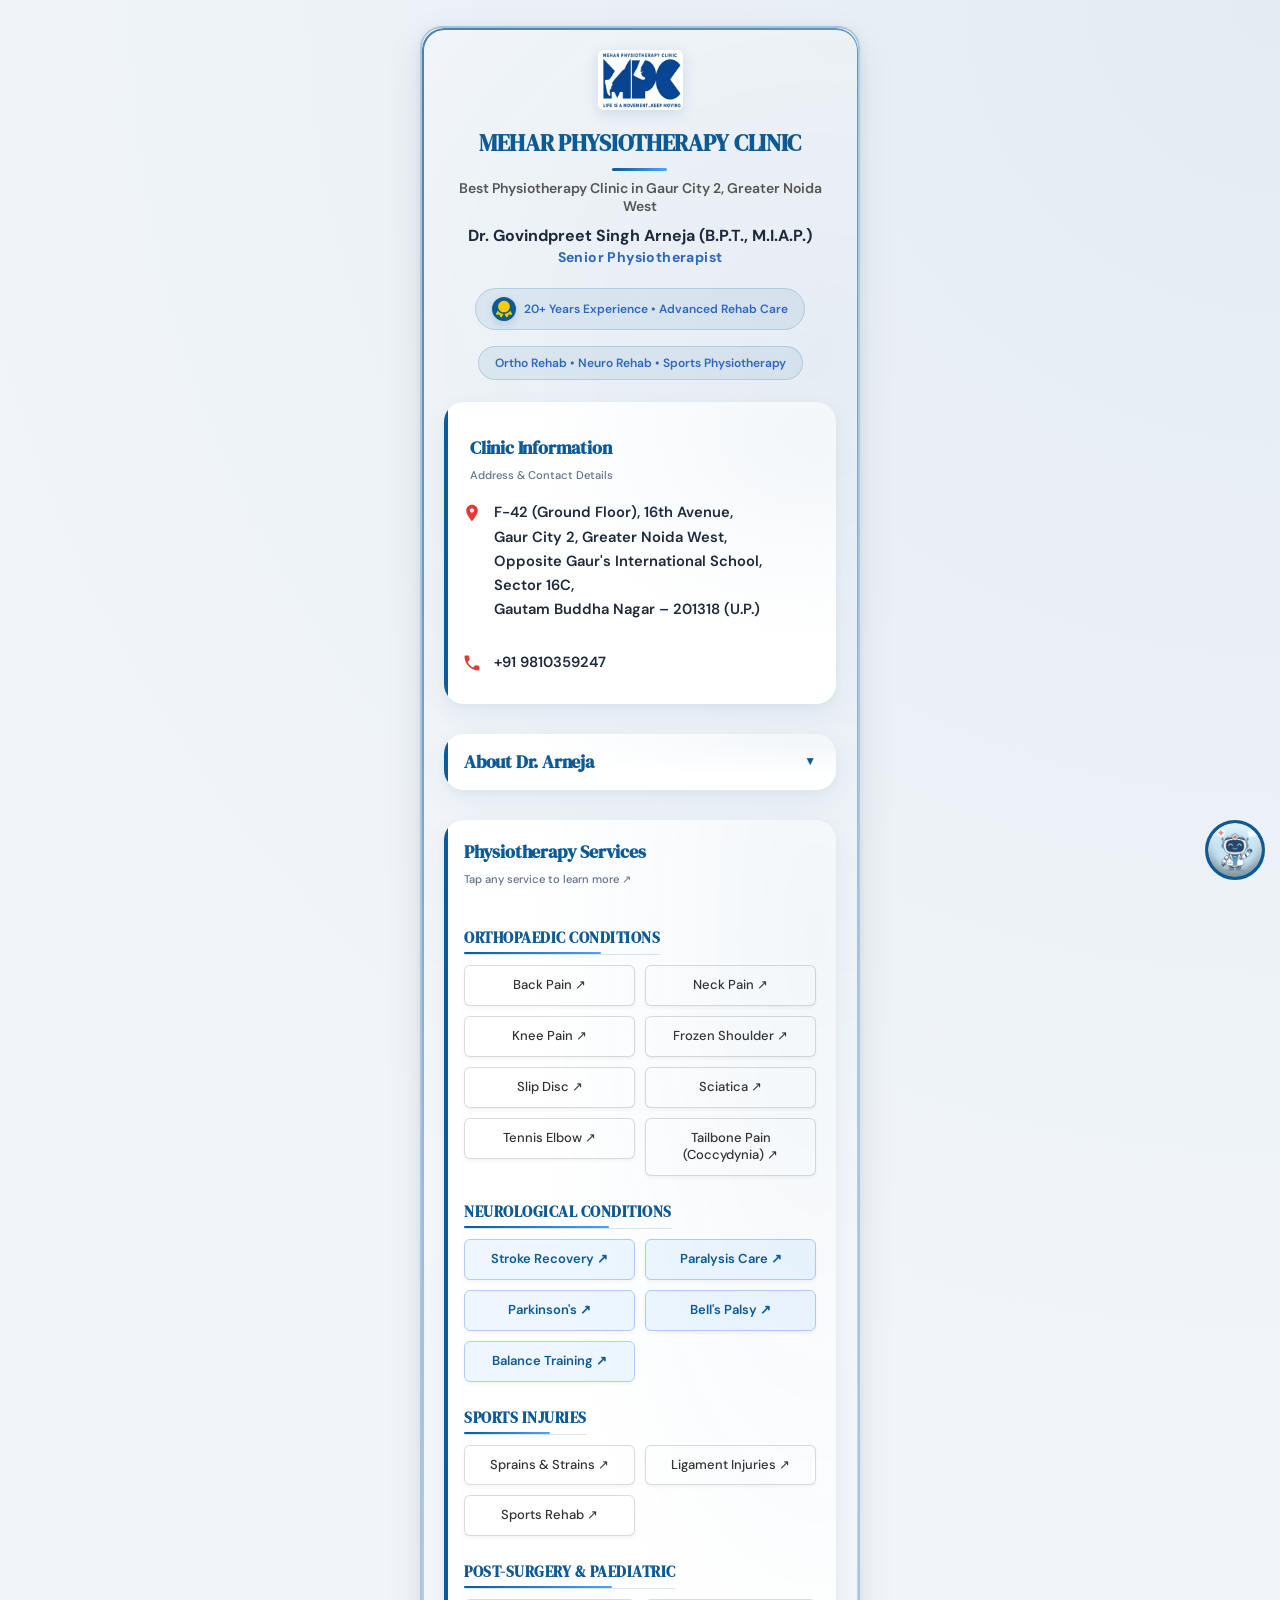
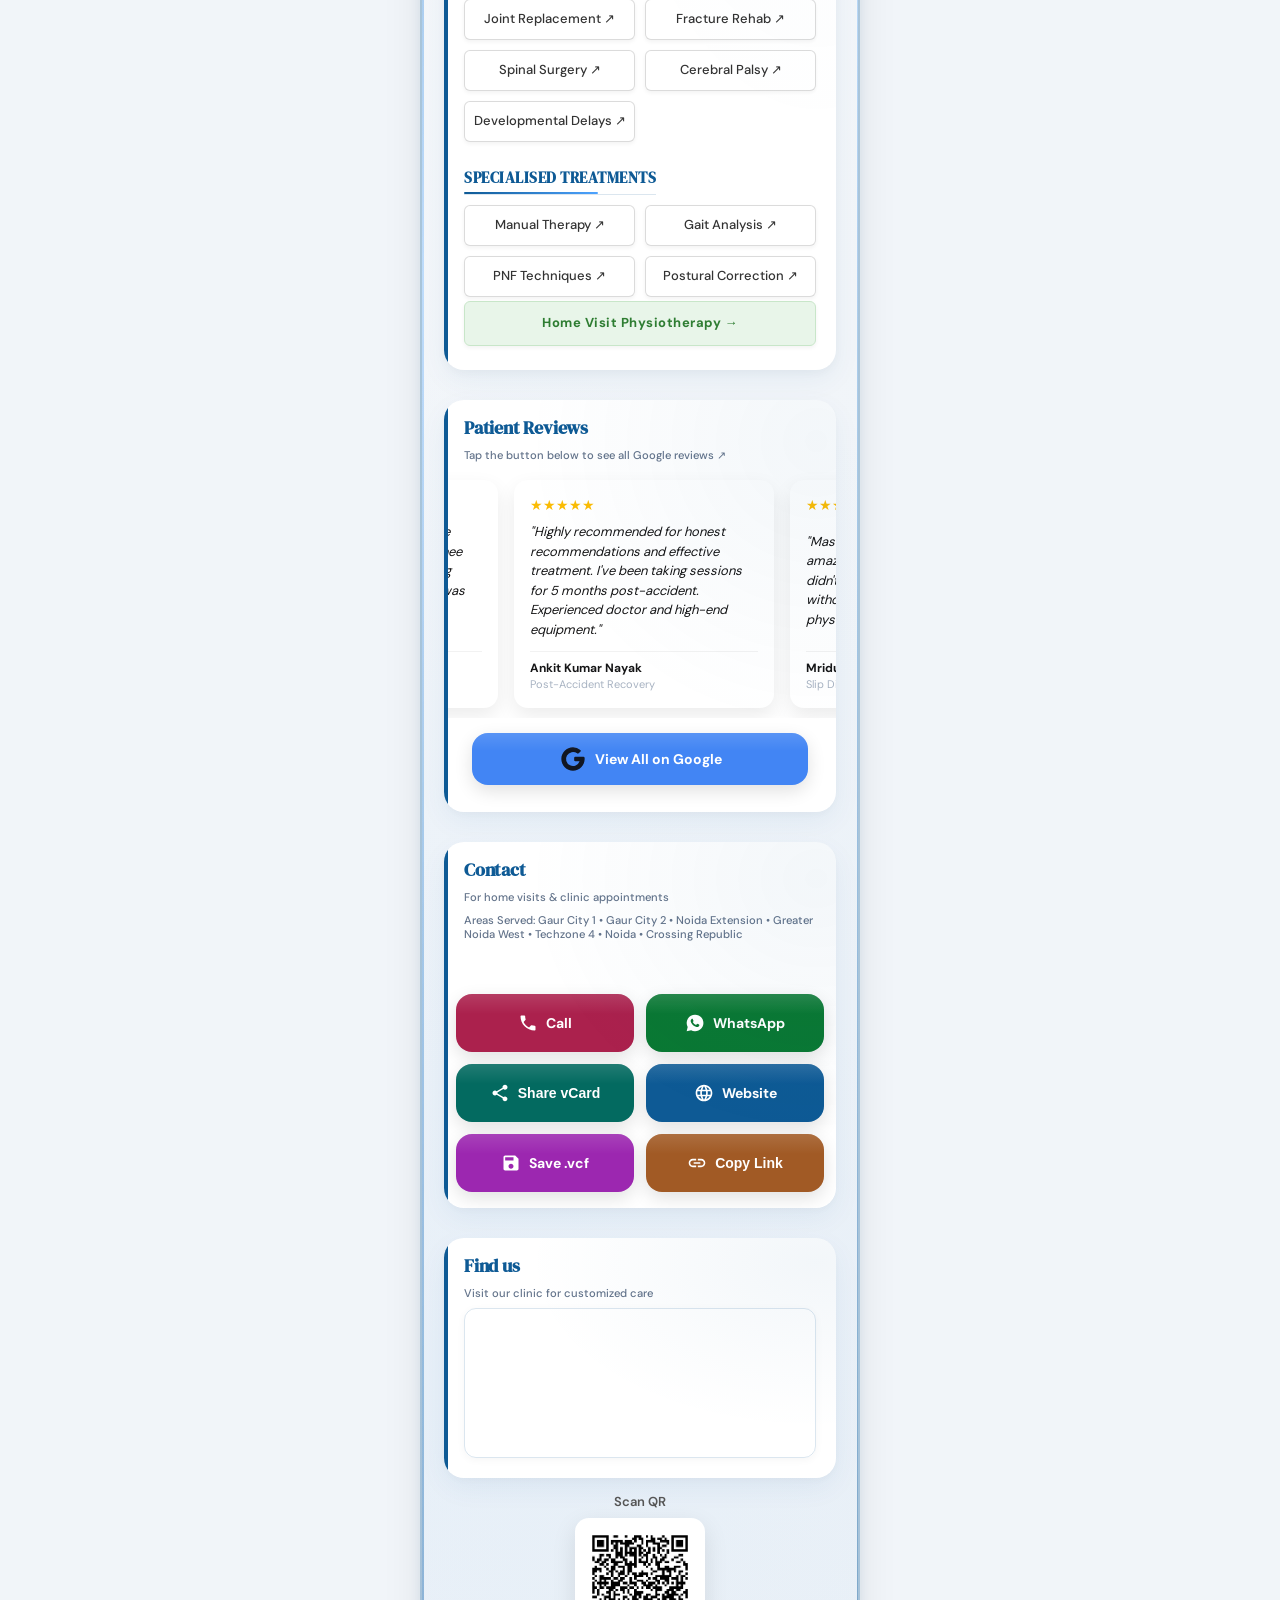
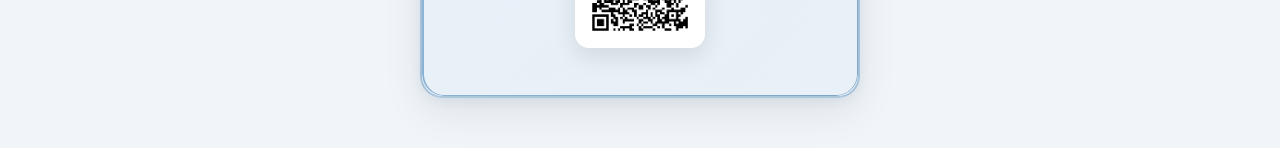
==== index.html @ 66e8e3c2 "Add preload links for font resources" ====
<!DOCTYPE html>
<html lang="en">
  <head>
    <meta charset="utf-8" />
    <meta name="viewport" content="width=device-width, initial-scale=1" />
    <title>Best Physiotherapist in Gaur City 2 | Mehar Physiotherapy Clinic Greater Noida West</title>
    <meta name="description" content="Looking for the best physiotherapist in Gaur City 2, Greater Noida West? Mehar Physiotherapy Clinic offers expert treatment for back pain, neck pain, sports injuries, and rehabilitation. Call now to book appointment." />
    <meta name="author" content="Dr. Govindpreet Singh Arneja" />
    <link rel="canonical" href="https://meharphysiotherapyclinic.github.io/vcard/" />
    <meta name="robots" content="index, follow" />
    <meta name="theme-color" content="#0e5a95" />
    <meta name="color-scheme" content="light dark">
    <!-- PWA -->
    <link rel="manifest" href="manifest.json">
    <link class="apple-touch-icon" href="logo.png">
    
    <!-- Fix 7: Aligned og:title with <title> and added og:site_name -->
    <meta property="og:title" content="Best Physiotherapist in Gaur City 2 | Mehar Physiotherapy Clinic Greater Noida West" />
    <meta property="og:site_name" content="Mehar Physiotherapy Clinic" />
    <meta property="og:description" content="Senior Physiotherapist in Gaur City 2, Greater Noida West. Professional care for pain relief and rehab." />
    <meta property="og:image" content="https://meharphysiotherapyclinic.github.io/vcard/logo.webp" />
    <meta property="og:url" content="https://meharphysiotherapyclinic.github.io/vcard/" />
    <meta property="og:type" content="website" />
    
    <meta name="google-site-verification" content="google6d91481cd7d4c371" />
    <meta name="msvalidate.01" content="E76D8F3241A1CA7BF1BA3E868527348B" />
    <link rel="preload" href="/vcard/fonts/dm-sans-v17-latin-regular.woff2" as="font" type="font/woff2" crossorigin>
    <link rel="preload" href="/vcard/fonts/dm-serif-display-v17-latin-regular.woff2" as="font" type="font/woff2" crossorigin>
    <link rel="stylesheet" href="style.css">
    <link rel="stylesheet" href="ai-chatbot.css">
    <script type="application/ld+json">
      {
        "@context": "https://schema.org",
        "@type": "MedicalClinic",
        "name": "Mehar Physiotherapy Clinic",
        "alternateName": "Dr. Arneja's Physiotherapy Clinic",
        "image": "https://meharphysiotherapyclinic.github.io/vcard/logo.webp",
        "logo": "https://meharphysiotherapyclinic.github.io/vcard/logo.webp",
        "@id": "https://meharphysiotherapyclinic.github.io/vcard/",
        "url": "https://meharphysiotherapyclinic.github.io/vcard/",
        "telephone": "+91-9810359247",
        "priceRange": "₹₹",
        "medicalSpecialty": ["Physiotherapy","Neurological Rehabilitation","Sports Physiotherapy","Orthopedic Physiotherapy"],
        "knowsAbout": ["Sciatica", "Slip Disc", "Stroke Recovery", "Manual Therapy", "PNF Techniques", "Post-Surgical Rehab"],
        "address": {
          "@type": "PostalAddress",
          "streetAddress": "F-42 (Ground floor), 16th Avenue, Gaur City-2",
          "addressLocality": "Greater Noida West",
          "addressRegion": "Uttar Pradesh",
          "postalCode": "201318",
          "addressCountry": "IN"
        },
        "geo": {
          "@type": "GeoCoordinates",
          "latitude": 28.6237519,
          "longitude": 77.4219542
        },
        /* Fix 5: Added Crossing Republic to areaServed schema */
        "areaServed": ["Gaur City 1", "Gaur City 2", "Greater Noida West", "Noida Extension", "Techzone 4", "Crossing Republic"],
        "openingHoursSpecification": {
          "@type": "OpeningHoursSpecification",
          "dayOfWeek": ["Monday", "Tuesday", "Wednesday", "Thursday", "Friday", "Saturday", "Sunday"],
          "opens": "08:00",
          "closes": "21:00"
        },
        "hasMap": "https://www.google.com/maps?cid=15397846603076795366",
        "sameAs": [
          "https://g.page/r/Ceb7WHrnI7DVEBE",
          "https://meharphysiotherapyclinic.github.io/website/",
          "https://www.facebook.com/DrGovindpreetSinghArneja/"
        ]
      }
    </script>
    <script type="application/ld+json">
      {
        "@context": "https://schema.org",
        "@type": "Person",
        "@id": "https://meharphysiotherapyclinic.github.io/vcard/#dr-arneja",
        "name": "Dr. Govindpreet Singh Arneja",
        "givenName": "Govindpreet Singh",
        "familyName": "Arneja",
        "honorificPrefix": "Dr.",
        "jobTitle": "Senior Physiotherapist",
        "description": "Dr. Govindpreet Singh Arneja is a senior physiotherapist with over 20 years of clinical experience, specialising in orthopedic and neurological rehabilitation at Mehar Physiotherapy Clinic, Gaur City 2, Greater Noida West.",
        "hasCredential": [
          {
            "@type": "EducationalOccupationalCredential",
            "credentialCategory": "degree",
            "name": "Bachelor of Physiotherapy (B.P.T.)"
          },
          {
            "@type": "EducationalOccupationalCredential",
            "credentialCategory": "membership",
            "name": "Member of Indian Association of Physiotherapists (M.I.A.P.)"
          }
        ],
        "knowsAbout": ["Orthopedic Physiotherapy", "Neurological Rehabilitation", "Manual Therapy", "PNF Techniques", "Sports Injury Rehabilitation", "Post-Surgical Rehab", "Gait Analysis", "Stroke Recovery", "Pediatric Physiotherapy"],
        "worksFor": {
          "@type": "MedicalClinic",
          "@id": "https://meharphysiotherapyclinic.github.io/vcard/"
        },
        "url": "https://meharphysiotherapyclinic.github.io/vcard/",
        "image": "https://meharphysiotherapyclinic.github.io/vcard/doctor.webp",
        "telephone": "+91-9810359247",
        "sameAs": [
          "https://www.facebook.com/DrGovindpreetSinghArneja/",
          "https://meharphysiotherapyclinic.github.io/website/#dr-arneja"
        ]
      }
    </script>
  </head>
  <body>
<svg xmlns="http://www.w3.org/2000/svg" style="display:none">
 <symbol id="icon-award" viewBox="0 0 24 24">
  <path fill="currentColor" d="M19.496 13.983l1.966 3.406a1.001 1.001 0 0 1 -.705 1.488l-.113 .011l-.112 -.001l-2.933 -.19l-1.303 2.636a1.001 1.001 0 0 1 -1.608 .26l-.082 -.094l-.072 -.11l-1.968 -3.407a8.994 8.994 0 0 0 6.93 -3.999z" />
  <path fill="currentColor" d="M11.43 17.982l-1.966 3.408a1.001 1.001 0 0 1 -1.622 .157l-.076 -.1l-.064 -.114l-1.304 -2.635l-2.931 .19a1.001 1.001 0 0 1 -1.022 -1.29l.04 -.107l.05 -.1l1.968 -3.409a8.994 8.994 0 0 0 6.927 4.001z" />
  <path fill="currentColor" d="M12 2l.24 .004a7 7 0 0 1 6.76 6.996l-.003 .193l-.007 .192l-.018 .245l-.026 .242l-.024 .178a6.985 6.985 0 0 1 -.317 1.268l-.116 .308l-.153 .348a7.001 7.001 0 0 1 -12.688 -.028l-.13 -.297l-.052 -.133l-.08 -.217l-.095 -.294a6.96 6.96 0 0 1 -.093 -.344l-.06 -.271l-.049 -.271l-.02 -.139l-.039 -.323l-.024 -.365l-.006 -.292a7 7 0 0 1 6.76 -6.996l.24 -.004z" />
</symbol>
 <symbol id="icon-phone" viewBox="0 0 24 24">
    <path fill="currentColor" d="M20.01 15.38c-1.23 0-2.42-.2-3.53-.56a.977.977 0 0 0-1.01.24l-2.2 2.2c-2.83-1.44-5.15-3.75-6.59-6.59l2.2-2.21c.28-.26.36-.65.25-1A11.36 11.36 0 0 1 8.6 4c0-.55-.45-1-1-1H4c-.55 0-1 .45-1 1 0 9.39 7.61 17 17 17c.55 0 1-.45 1-1v-3.58c0-.57-.46-1.04-1-1.04z"/>
  </symbol>
  <symbol id="icon-location" viewBox="0 0 24 24">
    <path fill="currentColor" d="M12 2C8.13 2 5 5.13 5 9c0 5.25 7 13 7 13s7-7.75 7-13c0-3.87-3.13-7-7-7zm0 9.5c-1.38 0-2.5-1.12-2.5-2.5s1.12-2.5 2.5-2.5s2.5 1.12 2.5 2.5s-1.12 2.5-2.5 2.5z"/>
  </symbol>
  <symbol id="icon-website" viewBox="0 0 24 24">
    <path fill="currentColor" d="M11.99 2C6.47 2 2 6.48 2 12s4.47 10 9.99 10C17.52 22 22 17.52 22 12S17.52 2 11.99 2zm6.93 6h-2.95a15.65 15.65 0 0 0-1.38-3.56A8.03 8.03 0 0 1 18.93 8zM12 4.04c.83 1.2 1.48 2.53 1.91 3.96h-3.82c.43-1.43 1.08-2.76 1.91-3.96zM4.26 14C4.1 13.36 4 12.69 4 12s.1-1.36.26-2h3.38c-.08.66-.14 1.32-.14 2s.06 1.34.14 2H4.26zm.82 2h2.95c.32 1.25.78 2.45 1.38 3.56A7.987 7.987 0 0 1 5.08 16zm2.95-8H5.08a7.987 7.987 0 0 1 4.33-3.56A15.65 15.65 0 0 0 8.03 8zM12 19.96c-.83-1.2-1.48-2.53-1.91-3.96h3.82c-.43 1.43-1.08 2.76-1.91 3.96zM14.34 14H9.66c-.09-.66-.16-1.32-.16-2s.07-1.34.16-2h4.68c.09.65.16 1.32.16 2s-.07 1.34-.16 2zm.25 5.56c.6-1.11 1.06-2.31 1.38-3.56h2.95a7.987 7.987 0 0 1-4.33 3.56zM16.36 14c.08-.66.14-1.32.14-2s-.06-1.34-.14-2h3.38c.16.64.26 1.31.26 2s-.1 1.36-.26 2h-3.38z"/>
  </symbol>
  <symbol id="icon-whatsapp" viewBox="0 0 24 24">
  <path fill="currentColor" d="M12 2a10 10 0 0 0-8.78 14.79L2 22l5.37-1.18A10 10 0 1 0 12 2zm5.02 13.62c-.21.58-1.23 1.11-1.7 1.18c-.44.07-.99.1-1.6-.1c-.37-.12-.85-.28-1.46-.54c-2.57-1.11-4.25-3.84-4.38-4.01c-.13-.17-1.04-1.38-1.04-2.64s.66-1.88.89-2.14c.23-.26.5-.33.66-.33h.48c.15 0 .35-.06.54.39c.21.5.71 1.73.77 1.85c.06.13.1.28.02.45c-.08.17-.12.28-.25.43c-.13.15-.27.33-.39.44c-.13.13-.26.27-.11.53c.15.26.66 1.09 1.42 1.77c.98.87 1.81 1.14 2.07 1.27c.26.13.41.11.56-.07c.15-.17.65-.76.82-1.02c.17-.26.35-.22.58-.13c.24.09 1.5.71 1.76.84c.26.13.43.19.5.3c.07.11.07.65-.14 1.23z"/>
</symbol>
        <symbol id="icon-google" viewBox="0 0 24 24">
  <path fill="currentColor" d="M12 2a9.96 9.96 0 0 1 6.29 2.226a1 1 0 0 1 .04 1.52l-1.51 1.362a1 1 0 0 1 -1.265 .06a6 6 0 1 0 2.103 6.836l.001 -.004h-3.66a1 1 0 0 1 -.992 -.883l-.007 -.117v-2a1 1 0 0 1 1 -1h6.945a1 1 0 0 1 .994 .89c.04 .367 .061 .737 .061 1.11c0 5.523 -4.477 10 -10 10s-10 -4.477 -10 -10s4.477 -10 10 -10z" />
</symbol>
  <symbol id="icon-save" viewBox="0 0 24 24">
    <path fill="currentColor" d="M17 3H5c-1.11 0-2 .9-2 2v14c0 1.1.89 2 2 2h14c1.1 0 2-.9 2-2V7l-4-4zm-5 16c-1.66 0-3-1.34-3-3s1.34-3 3-3s3 1.34 3 3s-1.34 3-3 3zm3-10H5V5h10v4z"/>
  </symbol>
  <symbol id="icon-share" viewBox="0 0 24 24">
    <path fill="currentColor" d="M18 16.08c-.76 0-1.44.3-1.96.77L8.91 12.7c.05-.23.09-.46.09-.7s-.04-.47-.09-.7l7.05-4.11c.54.5 1.25.81 2.04.81c1.66 0 3-1.34 3-3s-1.34-3-3-3s-3 1.34-3 3c0 .24.04.47.09.7L8.04 9.81C7.5 9.31 6.79 9 6 9c-1.66 0-3 1.34-3 3s1.34 3 3 3c.79 0 1.5-.31 2.04-.81l7.12 4.16c-.05.21-.08.43-.08.65c0 1.61 1.31 2.92 2.92 2.92c1.61 0 2.92-1.31 2.92-2.92s-1.31-2.92-2.92-2.92z"/>
  </symbol>
  <symbol id="icon-link" viewBox="0 0 24 24">
    <path fill="currentColor" d="M3.9 12c0-1.71 1.39-3.1 3.1-3.1h4V7H7c-2.76 0-5 2.24-5 5s2.24 5 5 5h4v-1.9H7c-1.71 0-3.1-1.39-3.1-3.1zM8 13h8v-2H8v2zm9-6h-4v1.9h4c1.71 0 3.1 1.39 3.1 3.1s-1.39 3.1-3.1 3.1h-4V17h4c2.76 0 5-2.24 5-5s-2.24-5-5-5z"/>
  </symbol>
</svg>
    <div class="card">
      <!-- Fix 1: Added explicit layout width/height to avoid CLS layout shifts -->
      <img src="logo.webp" class="logo" width="85" height="60" alt="Mehar Physiotherapy Clinic Gaur City Greater Noida West" />
     <h1>MEHAR PHYSIOTHERAPY CLINIC</h1>
<h2 class="clinic-subheading">
Best Physiotherapy Clinic in Gaur City 2, Greater Noida West
</h2>
<p class="name">
<strong>Dr. Govindpreet Singh Arneja (B.P.T., M.I.A.P.)</strong>
</p>
<p class="title">
<strong>Senior Physiotherapist</strong>
</p>
<div class="tagline">
  <span class="tagline-icon">
    <svg class="icon experience-icon">
  <use href="#icon-award"></use>
</svg>
  </span>
  20+ Years Experience • Advanced Rehab Care
</div>
<div class="tagline">
Ortho Rehab • Neuro Rehab • Sports Physiotherapy
</div>
      <div class="clinic-info-section">
  <h3 class="section-heading">
  Clinic Information
  <small class="tap-note">
    Address & Contact Details
  </small>
  </h3>
  <div class="contact-item">
  <svg class="icon location-icon">
  <use href="#icon-location"></use>
</svg>
  <strong>
    F-42 (Ground Floor), 16th Avenue,<br>
    Gaur City 2, Greater Noida West,<br>
    Opposite Gaur's International School,<br>
    Sector 16C,<br>
    Gautam Buddha Nagar – 201318 (U.P.)
  </strong>
</div>
<div class="contact-item">
  <svg class="icon phone-icon">
  <use href="#icon-phone"></use>
</svg>
  <a href="tel:+919810359247">
    <strong>+91 9810359247</strong>
  </a>
</div>
</div>
      
      <details class="about-section">
  <summary>About Dr. Arneja</summary>
  
        <div class="about-content">
<!-- Fix 6: Added loading="lazy" for doctor image -->
<img src="doctor.webp" alt="Dr. Govindpreet Singh Arneja" class="doctor-img" loading="lazy">
<p>
  <strong>Dr. Govindpreet Singh Arneja (B.P.T., M.I.A.P.)</strong> is a Senior Physiotherapist with <strong>over 20 years of clinical experience</strong> in Greater Noida West.
</p>
<p>
  At Mehar Physiotherapy Clinic, he provides specialized care for:
</p>
<!-- Fix 8: Converted raw br list tokens to standard semantic ul list elements -->
<ul>
  <li><strong>Neuro Rehab:</strong> Stroke, Paralysis, Parkinson’s, Bell’s Palsy.</li>
  <li><strong>Orthopedic:</strong> Slip Disc, Sciatica, Frozen Shoulder, Back/Neck Pain.</li>
  <li><strong>Advanced Care:</strong> Sports Injury & Post-Surgical Rehabilitation.</li>
</ul>
<p>
  Utilizing <strong>Manual Therapy</strong> and <strong>PNF techniques</strong>, Dr. Arneja delivers personalized, one-on-one treatment to restore your mobility and confidence.
</p>
</div>
      </details>
      
       <div class="services-box">
  <h3 class="main-services-heading">
    Physiotherapy Services
    <small class="tap-note">Tap any service to learn more ↗</small>
  </h3>
  <h4 class="service-category">Orthopaedic Conditions</h4>
  <div class="services-grid">
    <!-- Fix 4: Appended noreferrer to all target="_blank" tags across service categories -->
    <a href="https://meharphysiotherapyclinic.github.io/website/blog5.html" target="_blank" rel="noopener noreferrer" title="Back Pain Physiotherapy Treatment in Gaur City 2, Greater Noida West"><span class="service-pill">Back Pain ↗</span></a>
    <a href="https://meharphysiotherapyclinic.github.io/website/blog4.html" target="_blank" rel="noopener noreferrer" title="Neck Pain Physiotherapy Treatment in Gaur City 2, Greater Noida West"><span class="service-pill">Neck Pain ↗</span></a>
    <a href="https://meharphysiotherapyclinic.github.io/website/blog18.html" target="_blank" rel="noopener noreferrer" title="Knee Pain Physiotherapy Treatment in Gaur City 2, Greater Noida West"><span class="service-pill">Knee Pain ↗</span></a>
    <a href="https://meharphysiotherapyclinic.github.io/website/blog12.html" target="_blank" rel="noopener noreferrer" title="Frozen Shoulder Physiotherapy Treatment in Gaur City 2, Greater Noida West"><span class="service-pill">Frozen Shoulder ↗</span></a>
    <a href="https://meharphysiotherapyclinic.github.io/website/blog17.html" target="_blank" rel="noopener noreferrer" title="Slip Disc Physiotherapy Treatment in Gaur City 2, Greater Noida West"><span class="service-pill">Slip Disc ↗</span></a>
    <a href="https://meharphysiotherapyclinic.github.io/website/blog14.html" target="_blank" rel="noopener noreferrer" title="Sciatica Physiotherapy Treatment in Gaur City 2, Greater Noida West"><span class="service-pill">Sciatica ↗</span></a>
    <a href="https://meharphysiotherapyclinic.github.io/website/blog13.html" target="_blank" rel="noopener noreferrer" title="Tennis Elbow Physiotherapy Treatment in Gaur City 2, Greater Noida West"><span class="service-pill">Tennis Elbow ↗</span></a>
    <a href="https://meharphysiotherapyclinic.github.io/website/blog28.html" target="_blank" rel="noopener noreferrer" title="Tailbone Pain Coccydynia Physiotherapy Treatment in Gaur City 2, Greater Noida West"><span class="service-pill">Tailbone Pain (Coccydynia) ↗</span></a>
  </div>
  <h4 class="service-category">Neurological Conditions</h4>
  <div class="services-grid">
    <a href="https://meharphysiotherapyclinic.github.io/website/blog10.html" target="_blank" rel="noopener noreferrer" title="Stroke Rehabilitation Physiotherapy in Gaur City 2, Greater Noida West"><span class="service-pill neuro">Stroke Recovery ↗</span></a>
    <a href="https://meharphysiotherapyclinic.github.io/website/blog19.html" target="_blank" rel="noopener noreferrer" title="Paralysis Physiotherapy Treatment in Gaur City 2, Greater Noida West"><span class="service-pill neuro">Paralysis Care ↗</span></a>
    <a href="https://meharphysiotherapyclinic.github.io/website/blog8.html" target="_blank" rel="noopener noreferrer" title="Parkinson’s Physiotherapy Treatment in Gaur City 2, Greater Noida West"><span class="service-pill neuro">Parkinson's ↗</span></a>
    <a href="https://meharphysiotherapyclinic.github.io/website/blog20.html" target="_blank" rel="noopener noreferrer" title="Bell’s Palsy Physiotherapy Treatment in Gaur City 2, Greater Noida West"><span class="service-pill neuro">Bell's Palsy ↗</span></a>
    <a href="https://meharphysiotherapyclinic.github.io/website/blog6.html" target="_blank" rel="noopener noreferrer" title="Balance Training Physiotherapy in Gaur City 2, Greater Noida West"><span class="service-pill neuro">Balance Training ↗</span></a>
  </div>
  <h4 class="service-category">Sports Injuries</h4>
  <div class="services-grid">
    <a href="https://meharphysiotherapyclinic.github.io/website/blog26.html" target="_blank" rel="noopener noreferrer" title="Sprain and Strain Physiotherapy Treatment in Gaur City 2, Greater Noida West"><span class="service-pill">Sprains & Strains ↗</span></a>
    <a href="https://meharphysiotherapyclinic.github.io/website/blog27.html" target="_blank" rel="noopener noreferrer" title="Ligament Injury Physiotherapy Treatment in Gaur City 2, Greater Noida West"><span class="service-pill">Ligament Injuries ↗</span></a>
    <a href="https://meharphysiotherapyclinic.github.io/website/blog3.html" target="_blank" rel="noopener noreferrer" title="Sports Injury Rehabilitation in Gaur City 2, Greater Noida West"><span class="service-pill">Sports Rehab ↗</span></a>
  </div>
  <h4 class="service-category">Post-Surgery & Paediatric</h4>
  <div class="services-grid">
    <a href="https://meharphysiotherapyclinic.github.io/website/blog9.html" target="_blank" rel="noopener noreferrer" title="Joint Replacement Physiotherapy in Gaur City 2, Greater Noida West"><span class="service-pill">Joint Replacement ↗</span></a>
    <a href="https://meharphysiotherapyclinic.github.io/website/blog21.html" target="_blank" rel="noopener noreferrer" title="Fracture Rehabilitation Physiotherapy in Gaur City 2, Greater Noida West"><span class="service-pill">Fracture Rehab ↗</span></a>
    <a href="https://meharphysiotherapyclinic.github.io/website/blog11.html" target="_blank" rel="noopener noreferrer" title="Spinal Surgery Rehabilitation Physiotherapy in Gaur City 2, Greater Noida West"><span class="service-pill">Spinal Surgery ↗</span></a>
    <a href="https://meharphysiotherapyclinic.github.io/website/blog22.html" target="_blank" rel="noopener noreferrer" title="Cerebral Palsy Physiotherapy Treatment in Gaur City 2, Greater Noida West"><span class="service-pill">Cerebral Palsy ↗</span></a>
    <a href="https://meharphysiotherapyclinic.github.io/website/blog23.html" target="_blank" rel="noopener noreferrer" title="Developmental Delay Physiotherapy in Gaur City 2, Greater Noida West"><span class="service-pill">Developmental Delays ↗</span></a>
  </div>
  <h4 class="service-category">Specialised Treatments</h4>
  <div class="services-grid">
    <a href="https://meharphysiotherapyclinic.github.io/website/blog24.html" target="_blank" rel="noopener noreferrer" title="Manual Therapy Physiotherapy in Gaur City 2, Greater Noida West"><span class="service-pill">Manual Therapy ↗</span></a>
    <a href="https://meharphysiotherapyclinic.github.io/website/blog29.html" target="_blank" rel="noopener noreferrer" title="Gait Analysis Physiotherapy in Gaur City 2, Greater Noida West"><span class="service-pill">Gait Analysis ↗</span></a>
    <a href="https://meharphysiotherapyclinic.github.io/website/blog25.html" target="_blank" rel="noopener noreferrer" title="PNF Techniques Physiotherapy in Gaur City 2, Greater Noida West"><span class="service-pill">PNF Techniques ↗</span></a>
    <a href="https://meharphysiotherapyclinic.github.io/website/blog2.html" target="_blank" rel="noopener noreferrer" title="Postural Correction Physiotherapy in Gaur City 2, Greater Noida West"><span class="service-pill">Postural Correction ↗</span></a>
  </div>
  <!-- Highlight Row -->
  <div class="services-grid highlight-row">
    <a href="#feedback" title="Book Home Visit Physiotherapy in Gaur City 2, Greater Noida West"><span class="service-pill highlight">Home Visit Physiotherapy →</span></a>
  </div>
</div>   
      <div class="review-section">
  <h3 class="main-reviews-heading">
    Patient Reviews
    <small class="tap-note">Tap the button below to see all Google reviews ↗</small>
  </h3>
  <div class="review-carousel">
    <div id="review-track" class="review-track"></div>
  </div>
  <div class="more-link">
    <!-- Fix 4 applied -->
    <a href="https://search.google.com/local/reviews?placeid=ChIJ4_vGaUnvDDkR5vtYeucjsNU"
       target="_blank"
       rel="noopener noreferrer"
       class="btn google-btn">
      <svg class="icon google-icon">
  <use href="#icon-google"></use>
</svg>
      View All on Google
    </a>
  </div>
      </div>
      <!-- MAIN BUTTON GRID -->
      <div class="contact-section">
  <h3 class="section-heading">
    Contact
    <small class="tap-note">For home visits & clinic appointments</small>
    <small class="tap-note">
      Areas Served: Gaur City 1 • Gaur City 2 • Noida Extension • Greater Noida West • Techzone 4 • Noida • Crossing Republic
    </small>
  </h3>
  <div id="feedback" class="feedback"></div>
  <!-- PRIMARY BUTTONS -->
  <div class="btn-grid">
  <a href="tel:+919810359247" class="btn call">
    <svg class="icon phone-icon">
  <use href="#icon-phone"></use>
</svg>
    Call
  </a>
  <!-- Fix 4 applied -->
  <a href="https://wa.me/919810359247?text=Hello%20Dr.%20Arneja%2C%20I%20would%20like%20to%20book%20an%20appointment."
     target="_blank"
     rel="noopener noreferrer"
     class="btn whatsapp">
    <svg class="icon">
  <use href="#icon-whatsapp"></use>
</svg>
    WhatsApp
  </a>
  <button onclick="shareVCard()" class="btn share">
    <svg class="icon">
  <use href="#icon-share"></use>
</svg>
    Share vCard
  </button>
  <!-- Fix 4 applied -->
  <a href="https://meharphysiotherapyclinic.github.io/website/"
     target="_blank"
     rel="noopener noreferrer"
     class="btn website">
    <svg class="icon">
  <use href="#icon-website"></use>
</svg>
    Website
  </a>
</div>
 <div class="btn-row">
  <a href="govindpreet.vcf"
     download
     class="btn vcf">
    <svg class="icon">
  <use href="#icon-save"></use>
</svg>
    Save .vcf
  </a>
  <button onclick="copyLink()"
          class="btn copy">
    <svg class="icon">
  <use href="#icon-link"></use>
</svg>
    Copy Link
  </button>
</div>
</div>
      <div class="map-section">
  <h3 class="main-map-heading">
    Find us
    <span class="tap-note">Visit our clinic for customized care</span>
  </h3>
  <!-- Fix 2: Added a descriptive title attribute for modern a11y compliance -->
  <iframe src="https://www.google.com/maps/embed?pb=!1m18!1m12!1m3!1d3503.266205463774!2d77.41937927550044!3d28.62177577566904!2m3!1f0!2f0!3f0!3m2!1i1024!2i768!4f13.1!3m3!1m2!1s0x390cee4969c6fb23%3A0xd5b023e77a58fbe6!2sMehar%20Physiotherapy%20Clinic!5e0!3m2!1sen!2sin!4v1714000000000!5m2!1sen!2sin" width="100%" height="150" allowfullscreen="" loading="lazy" title="Mehar Physiotherapy Clinic Map Location"></iframe>
</div>
      <div class="qr">
        <p class="qr-label">Scan QR</p>
        <img src="qr_vcard.png" alt="Scan QR code to open Mehar Physiotherapy Clinic vCard" />
      </div>
    </div>
    <script>
      function showFeedback(msg) {
        const fb = document.getElementById('feedback');
        fb.textContent = msg;
        fb.classList.add('show');
        setTimeout(() => fb.classList.remove('show'), 2000);
      }

      /* Fix 3: Implemented modern promise-based .then().catch() pipeline for safe clipboard handling */
      function copyLink() {
        navigator.clipboard.writeText(location.href)
          .then(() => {
            showFeedback("Copied!");
          })
          .catch(err => {
            console.error("Failed to copy text: ", err);
            showFeedback("Failed to copy link");
          });
      }

      /* Fix 3: Caught rejected promise gracefully if the native sharing modal is closed/cancelled by user */
      function shareVCard() {
        if (navigator.share) {
          navigator.share({
            title: "Mehar Physiotherapy Clinic",
            url: location.href
          }).catch(err => {
            console.warn("Share dialog closed or failed: ", err);
          });
        } else {
          copyLink();
        }
      }
      /* PWA Service Worker */
      if ('serviceWorker' in navigator) {
        navigator.serviceWorker.register('sw.js');
      }
    </script>
    <!-- AI CHAT UI -->
    <div class="chatbot" id="chatbot">
      <div class="chat-header">
        <span>Ask Physiotherapist</span>
        <div class="chat-actions">
          <button type="button" onclick="resetChat()" title="Reset Chat" class="header-btn">
            <svg width="20" height="20" viewBox="0 0 24 24" fill="none" stroke="currentColor" stroke-width="3" stroke-linecap="round" stroke-linejoin="round">
              <path d="M23 4v6h-6"></path>
              <path d="M20.49 15a9 9 0 1 1-2.12-9.36L23 10"></path>
            </svg>
          </button>
          <button type="button" onclick="toggleChat()" title="Close Chat" class="header-btn">
            <svg width="20" height="20" viewBox="0 0 24 24" fill="none" stroke="currentColor" stroke-width="3" stroke-linecap="round" stroke-linejoin="round">
              <line x1="18" y1="6" x2="6" y2="18"></line>
              <line x1="6" y1="6" x2="18" y2="18"></line>
            </svg>
          </button>
        </div>
      </div>
      <div id="chat-messages" class="chatbox"></div>
      <div class="chat-input">
        <input type="text" id="userInput" placeholder="Type your problem..." autocomplete="off" />
        <button onclick="sendMessage()">ᯓ➤</button>
      </div>
    </div>
    <button id="chat-toggle-btn" onclick="toggleChat()">
  <img src="chat-bot.webp" alt="Chat Assistant">
</button>
    <script src="ai-chatbot.js"></script>
    <script>
const clinicReviews = [
  {
    name: "Debangshi Chaterjee",
    text: "Dr. Govind Ji is extraordinary. He treated my mother-in-law for knee replacement. She started walking without support in 25 days and was perfectly fine in 45 days. Truly grateful.",
    service: "Knee Replacement Rehab"
  },
  {
    name: "Ankit Kumar Nayak",
    text: "Highly recommended for honest recommendations and effective treatment. I've been taking sessions for 5 months post-accident. Experienced doctor and high-end equipment.",
    service: "Post-Accident Recovery"
  },
  {
    name: "Mridula Tyagi",
    text: "Massive thanks to Dr. Arneja for his amazing work. After my slip disc, I didn't think I could live a normal life without surgery. He is the best physiotherapist.",
    service: "Slip Disc Treatment"
  },
  {
    name: "Nirupa Chaurasia",
    text: "After knee replacement, I tried two other professionals but wasn't satisfied. After two months with Govind ji, I am finally happy with my leg movement.",
    service: "Knee Rehab"
  }
];

function initReviews() {
  const carousel = document.querySelector(".review-carousel");
  const track = document.getElementById("review-track");

  if (!carousel || !track || track.children.length > 0) return;

  /* ───────────────── CONFIG ───────────────── */
  const TOUCH_THRESHOLD   = 8;
  const MOUSE_THRESHOLD   = 4;
  const GHOST_CLICK_DELAY = 600;
  const RESUME_DELAY      = 900;
  const SCROLL_DELAY      = 80;
  const SCROLL_DURATION   = 1500;
  const STEP_DELAY        = 1000;

  /* ───────────── Build cards ───────────── */
  for (let i = 0; i < 3; i++) {
    clinicReviews.forEach(rev => {
      const card = document.createElement("div");
      card.className = "review-card";
      card.innerHTML = `
        <div class="review-stars">★★★★★</div>
        <p class="review-text">"${rev.text}"</p>
        <div class="review-author">
          <strong>${rev.name}</strong>
          <span>${rev.service}</span>
        </div>
      `;
      track.appendChild(card);
    });
  }

  function tryInit(attempts) {
    const singleSetWidth = track.scrollWidth / 3;
    if (!singleSetWidth) {
      if (attempts > 0) {
        setTimeout(() => tryInit(attempts - 1), 100);
      }
      return;
    }

    const cardEl = track.querySelector(".review-card");
    const style = getComputedStyle(cardEl);
    const cardWidth =
      cardEl.offsetWidth +
      parseFloat(style.marginLeft) +
      parseFloat(style.marginRight);

    const centerOffset =
      Math.max(
        0,
        (carousel.offsetWidth - cardWidth) / 2
      );

    carousel.scrollLeft =
      singleSetWidth - centerOffset;

    /* ───────────── State ───────────── */
    let isPaused = false;
    let isTapPaused = false;
    let isTouching = false;
    let hasMoved = false;
    let lastTouchTime = 0;

    let scrollRaf = null;
    let stepTimer = null;
    let scrollTimer = null;

    /* ───────────── Helpers ───────────── */
    function maintainLoop() {
      if (
        carousel.scrollLeft + centerOffset >= singleSetWidth * 2
      ) {
        carousel.scrollLeft -= singleSetWidth;
      }
      if (
        carousel.scrollLeft + centerOffset < singleSetWidth
      ) {
        carousel.scrollLeft += singleSetWidth;
      }
    }

    function pauseAll() {
      isPaused = true;
      cancelAnimationFrame(scrollRaf);
      clearTimeout(stepTimer);
      clearTimeout(scrollTimer);
    }

    function resumeAll() {
      if (isTapPaused) return;
      isPaused = false;
      scrollToNext();
    }

    function delayedResume(delay = RESUME_DELAY) {
      setTimeout(() => {
        if (!isTouching) {
          maintainLoop();
          resumeAll();
        }
      }, delay);
    }

    /* ───────── Scroll correction ───────── */
    carousel.addEventListener(
      "scroll",
      () => {
        if (!isPaused) return;
        clearTimeout(scrollTimer);
        scrollTimer = setTimeout(
          maintainLoop,
          SCROLL_DELAY
        );
      },
      { passive: true }
    );

    /* ───────── Animation ───────── */
    function smoothScrollTo(
      target,
      duration,
      onDone
    ) {
      cancelAnimationFrame(scrollRaf);
      const start = carousel.scrollLeft;
      const distance = target - start;
      const t0 = performance.now();

      function step(now) {
        const t =
          Math.min(
            (now - t0) / duration,
            1
          );

        const ease =
          t < 0.5
            ? 2 * t * t
            : -1 + (4 - 2 * t) * t;

        carousel.scrollLeft =
          start + distance * ease;

        if (t < 1) {
          scrollRaf =
            requestAnimationFrame(step);
        } else {
          onDone?.();
        }
      }
      scrollRaf =
        requestAnimationFrame(step);
    }

    function scrollToNext() {
      if (
        isPaused ||
        isTapPaused
      ) {
        return;
      }

      maintainLoop();

      const currentCard =
        Math.round(
          (
            carousel.scrollLeft +
            centerOffset
          ) / cardWidth
        );

      let nextPos =
        (currentCard + 1) *
          cardWidth -
        centerOffset;

      if (
        nextPos + centerOffset >=
        singleSetWidth * 2
      ) {
        carousel.scrollLeft -=
          singleSetWidth;
        nextPos -=
          singleSetWidth;
      }

      smoothScrollTo(
        nextPos,
        SCROLL_DURATION,
        () => {
          stepTimer =
            setTimeout(
              () => {
                if (
                  !isPaused &&
                  !isTapPaused
                ) {
                  scrollToNext();
                }
              },
              STEP_DELAY
            );
        }
      );
    }

    scrollToNext();

    /* ───────── Touch ───────── */
    let touchStartX = 0;
    let touchStartY = 0;

    carousel.addEventListener(
      "touchstart",
      e => {
        const touch =
          e.touches?.[0];
        if (!touch) return;
        isTouching = true;
        pauseAll();
        hasMoved = false;
        touchStartX =
          touch.clientX;
        touchStartY =
          touch.clientY;
      },
      { passive: true }
    );

    carousel.addEventListener(
      "touchmove",
      e => {
        const touch =
          e.touches?.[0];
        if (
          !touch ||
          !isTouching
        ) {
          return;
        }

        if (
          Math.abs(
            touch.clientX -
            touchStartX
          ) > TOUCH_THRESHOLD ||
          Math.abs(
            touch.clientY -
            touchStartY
          ) > TOUCH_THRESHOLD
        ) {
          hasMoved = true;
          isTapPaused = false;
        }
      },
      { passive: true }
    );

    carousel.addEventListener(
      "touchend",
      () => {
        isTouching = false;
        lastTouchTime =
          Date.now();

        if (!hasMoved) {
          isTapPaused =
            !isTapPaused;
          if (!isTapPaused) {
            resumeAll();
          }
        } else {
          delayedResume();
        }
      },
      { passive: true }
    );

    carousel.addEventListener(
      "touchcancel",
      () => {
        isTouching = false;
        lastTouchTime =
          Date.now();
        delayedResume();
      },
      { passive: true }
    );

    /* ───────── Mouse ───────── */
    let isDown = false;
    let startX = 0;
    let startScrollLeft = 0;
    let mouseStartX = 0;

    carousel.addEventListener(
      "mouseenter",
      () => {
        if (
          Date.now() -
            lastTouchTime <
          GHOST_CLICK_DELAY
        ) {
          return;
        }
        if (!isTapPaused) {
          pauseAll();
        }
      }
    );

    carousel.addEventListener(
      "mouseleave",
      () => {
        if (
          Date.now() -
            lastTouchTime <
          GHOST_CLICK_DELAY
        ) {
          return;
        }
        isDown = false;
        if (!isTapPaused) {
          resumeAll();
        }
      }
    );

    carousel.addEventListener(
      "mousedown",
      e => {
        if (
          Date.now() -
            lastTouchTime <
          GHOST_CLICK_DELAY
        ) {
          return;
        }
        pauseAll();
        isDown = true;
        hasMoved = false;
        mouseStartX =
          e.pageX;
        startX =
          e.pageX -
          carousel.offsetLeft;
        startScrollLeft =
          carousel.scrollLeft;
      }
    );

    document.addEventListener(
      "mouseup",
      () => {
        if (!isDown) return;
        isDown = false;
        if (!hasMoved) {
          isTapPaused =
            !isTapPaused;
          if (!isTapPaused) {
            resumeAll();
          }
        } else {
          delayedResume(700);
        }
      }
    );

    carousel.addEventListener(
      "mousemove",
      e => {
        if (!isDown) return;
        if (
          Math.abs(
            e.pageX -
            mouseStartX
          ) > MOUSE_THRESHOLD
        ) {
          hasMoved = true;
          isTapPaused = false;
        }

        carousel.scrollLeft =
          startScrollLeft -
          (
            e.pageX -
            carousel.offsetLeft -
            startX
          ) * 1.5;
      }
    );
  }

  tryInit(10);
}

document.addEventListener(
  "DOMContentLoaded",
  initReviews
);
</script>
  </body>
</html>
---- style.css ----
/* =====================================================
   PREMIUM UNIFIED VCARD STYLESHEET
   Fonts: DM Sans & DM Serif Display Fully Integrated
   Fixes: Left Aligned Phone Number under Clinic Info
===================================================== */

/* DM Sans */
@font-face {
  font-family: 'DM Sans';
  font-style: normal;
  font-weight: 400;
  font-display: swap;
  src: url('./fonts/dm-sans-v17-latin-regular.woff2') format('woff2');
}

@font-face {
  font-family: 'DM Sans';
  font-style: normal;
  font-weight: 500;
  font-display: swap;
  src: url('./fonts/dm-sans-v17-latin-500.woff2') format('woff2');
}

@font-face {
  font-family: 'DM Sans';
  font-style: normal;
  font-weight: 600;
  font-display: swap;
  src: url('./fonts/dm-sans-v17-latin-600.woff2') format('woff2');
}

@font-face {
    font-family: 'DM Sans';
    font-style: normal;
    font-weight: 700;
    font-display: swap;
    src: url('fonts/dm-sans-v17-latin-700.woff2') format('woff2');
}

/* DM Serif Display */
@font-face {
  font-family: 'DM Serif Display';
  font-style: normal;
  font-weight: 400;
  font-display: swap;
  src: url('./fonts/dm-serif-display-v17-latin-regular.woff2') format('woff2');
}

:root {
  --bg: #f1f5f9; /* Slate page background to let the main card stand out */
  --card-bg: linear-gradient(135deg, #f8fafc, #edf2f7); /* Elegant off-white card canvas */
  --section-bg: #ffffff; /* Pure crisp white for inner sections to give maximum card-pop contrast */
  --text: #161617;
  --muted: #555555;
  --brand-primary: #0e5a95;
  --brand-light: #4da3ff;
  --brand-link: #2f68ba;

  /* Button Brand Colors */
  --call: #ab214d;
  --site: #0e5a95;
  --loc: #145369;
  --wa: #0a7833;
  --vcf: #9C27B0;
  --share: #036a60;
  --copy: #a15a25;

  --success-bg: #e8f5e9;
  --success-color: #2e7d32;
}

* { 
  box-sizing: border-box; 
}

/* =====================================================
   GLOBAL & FONTS APPLICATION
===================================================== */
body {
  font-family: 'DM Sans', -apple-system, BlinkMacSystemFont, "Segoe UI", Roboto, sans-serif !important;
  background: radial-gradient(circle at top right, rgba(14, 90, 149, 0.06), transparent 40%), var(--bg);
  margin: 0;
  padding: 16px 12px 40px;
  padding-bottom: calc(40px + env(safe-area-inset-bottom));
  color: var(--text);
  text-align: center;
  min-height: 100vh;
}

/* Enable text copying for elements */
.addr, .phone, .clinic-info-section strong {
  -webkit-user-select: text;
  -moz-user-select: text;
  -ms-user-select: text;
  user-select: text;
}

/* =====================================================
   MAIN CARD STRUCTURAL CONTAINER
===================================================== */
.card {
  position: relative;
  max-width: 440px;
  width: 100%;
  margin: 10px auto;
  padding: 22px 22px 28px;
  border-radius: 22px;
  background: var(--card-bg);
  border: 2px solid rgba(14, 90, 149, 0.32);
  box-shadow: 0 14px 40px rgba(0, 0, 0, 0.08), 0 3px 12px rgba(14, 90, 149, 0.08);
  display: flex;
  flex-direction: column;
  align-items: center;
  overflow: hidden;
}

/* Premium Gradient Border Accent */
.card::before {
  content: '';
  position: absolute;
  inset: 0;
  border-radius: 22px;
  padding: 1.5px;
  background: linear-gradient(135deg, rgba(14, 90, 149, 0.75), rgba(77, 163, 255, 0.32), rgba(14, 90, 149, 0.50));
  -webkit-mask: linear-gradient(#fff 0 0) content-box, linear-gradient(#fff 0 0);
  -webkit-mask-composite: xor;
  mask-composite: exclude;
  pointer-events: none;
}

/* Subtle Background Glow Accent */
.card::after {
  content: '';
  position: absolute;
  inset: 0;
  pointer-events: none;
  background: radial-gradient(circle at 90% 10%, rgba(14, 90, 149, 0.07), transparent 30%),
              radial-gradient(circle at 10% 90%, rgba(77, 163, 255, 0.05), transparent 35%);
}

.card > * {
  position: relative;
  z-index: 2;
}

.logo { 
  width: 85px;                 /* Fixed sleek width for mobile */
  height: 60px;                /* Proportional height to fit your landscape logo perfectly */
  display: block;              /* Allows proper centering */
  margin: 0 auto 10px auto;    /* Centers the logo horizontally with spacing below */
  border-radius: 6px;          /* Applies clean, visible rounded corners */
  border: none !important;
  box-shadow: 0 4px 14px rgba(14, 90, 149, 0.14); /* Soft, elegant shadow */
  transition: all 0.28s ease;
}


/* =====================================================
   TYPOGRAPHY SYSTEM
===================================================== */
h1 { 
  font-family: 'DM Serif Display', serif !important;
  font-size: 1.45rem; 
  color: var(--brand-primary); 
  line-height: 1.2;
  letter-spacing: -0.3px;
  margin: 10px 0 4px; 
}

h1::after {
  content: '';
  display: block;
  width: 55px;
  height: 3px;
  margin: 10px auto 0;
  border-radius: 5px;
  background: linear-gradient(90deg, var(--brand-primary), var(--brand-light));
}

.name { 
  font-size: 1rem; 
  font-weight: 700; 
  color: #1e293b;
  margin-top: 6px;     
  margin-bottom: 2px;  
}

.title { 
  font-size: 14px; 
  font-weight: 700; 
  color: var(--brand-link);
  letter-spacing: 0.4px;
  margin-top: 0;       
  margin-bottom: 12px; 
}

.clinic-subheading {
  font-size: 14px;
  font-weight: 600;
  margin: 4px 0;
  color: var(--muted);
}

h4 {
  font-family: 'DM Serif Display', serif !important;
  font-size: 0.95rem;
  font-weight: 700;
  color: var(--brand-primary);
  letter-spacing: -0.2px;
  margin: 18px 0 10px;
  position: relative;
  display: inline-block;
  padding-bottom: 4px;
}

h4::after {
  content: '';
  position: absolute;
  left: 0;
  bottom: 0;
  width: 70%;
  height: 2px;
  border-radius: 10px;
  background: linear-gradient(90deg, var(--brand-primary), var(--brand-light));
}

/* =====================================================
   TAGLINES
===================================================== */
.tagline {
  display: inline-flex;
  align-items: center;
  gap: 8px;
  background: rgba(14, 90, 149, 0.08);
  border: 1px solid rgba(14, 90, 149, 0.18);
  padding: 8px 16px;
  border-radius: 999px;
  margin: 10px 0 6px;
  font-size: 0.75rem;
  font-weight: 600;
  color: var(--brand-link);
}

.tagline-icon {
  display: flex;
  align-items: center;
  justify-content: center;
  width: 24px;
  height: 24px;
  border-radius: 50%;
  background: var(--brand-primary);
  border: 2px solid var(--brand-primary);
  box-shadow: 0 3px 8px rgba(14, 90, 149, 0.18);
  flex-shrink: 0;
}

.tagline-icon img {
  width: 18px;
  height: 18px;
  object-fit: contain;
  filter: none;
}

/* =====================================================
   PREMIUM BLOCK CONSTRUCTS (SHARED SECTIONS)
===================================================== */
.about-section,
.services-box,
.review-section,
.contact-section,
.clinic-info-section,
.map-section {
  position: relative;
  width: 100%;
  margin: 15px auto;
  border: none !important;
  border-radius: 20px;
  overflow: hidden;
  background: var(--section-bg);
  box-shadow: 0 10px 28px rgba(14, 90, 149, 0.06), 0 3px 10px rgba(0, 0, 0, 0.03);
  transition: all 0.28s ease;
  text-align: left;
}

.about-section::before,
.services-box::before,
.review-section::before,
.contact-section::before,
.clinic-info-section::before,
.map-section::before {
  content: '';
  position: absolute;
  top: 0;
  left: 0;
  width: 4px;
  height: 100%;
  background: var(--brand-primary);
  pointer-events: none;
  z-index: 3;
}

.about-section::after,
.services-box::after,
.review-section::after,
.contact-section::after,
.clinic-info-section::after,
.map-section::after {
  content: '';
  position: absolute;
  inset: 0;
  pointer-events: none;
  background: radial-gradient(ellipse at 95% 10%, rgba(14, 90, 149, 0.05), transparent 55%);
}

.main-services-heading,
.main-reviews-heading,
.main-map-heading,
.about-section summary {
  font-family: 'DM Serif Display', serif !important;
  font-size: 1.15rem;
  font-weight: 700;
  color: var(--brand-primary) !important;
  letter-spacing: -0.2px;
  line-height: 1.3;
}

.main-services-heading, .main-reviews-heading, .main-map-heading {
  margin: 0;
  padding: 16px 20px 8px;
  display: flex;
  flex-direction: column;
  gap: 4px;
}

.tap-note {
  display: block;
  font-family: 'DM Sans', sans-serif !important;
  font-size: 0.7rem;
  font-weight: 500;
  color: #64748b;
  letter-spacing: 0;
  margin-top: 4px;
}

/* =====================================================
   SERVICES GRID SYSTEM
===================================================== */
.services-box {
  padding: 20px;
}

.services-box .main-services-heading {
  padding: 0 0 20px 0;
}

.service-category {
  font-size: 14.5px;
  color: var(--brand-primary) !important;
  margin: 22px 0 10px;
  border-bottom: 1px solid rgba(14, 90, 149, 0.15);
  padding-bottom: 6px;
  font-weight: 700;
  text-transform: uppercase;
  letter-spacing: 0.5px;
}

.services-grid {
  display: grid;
  grid-template-columns: 1fr 1fr;
  gap: 10px;
  margin-bottom: 4px;
}

.services-grid a {
  text-decoration: none;
  color: inherit;
  display: block;
  width: 100%;
  outline: none;
  -webkit-tap-highlight-color: transparent;
}

.services-grid.highlight-row a {
  grid-column: 1 / -1; 
}

.services-grid .service-pill {
  display: flex;
  align-items: center;
  justify-content: center;
  width: 100%;
  box-sizing: border-box;
  padding: 11px 8px;
  border-radius: 6px;
  background: #ffffff !important;
  color: #333333 !important;
  font-size: 13px;
  font-weight: 500;
  line-height: 1.3;
  text-align: center;
  border: 1px solid rgba(0, 0, 0, 0.14) !important;
  box-shadow: 0 2px 4px rgba(0, 0, 0, 0.05);
  cursor: pointer;
  background-clip: padding-box;
  -webkit-backface-visibility: hidden;
  backface-visibility: hidden;
  transform: translateZ(0);
  transition: transform 0.2s cubic-bezier(0.16, 1, 0.3, 1), box-shadow 0.2s ease, background 0.2s ease, border-color 0.2s ease, color 0.2s ease;
}

.services-grid .service-pill.neuro {
  background: #eef7ff !important;
  border: 1px solid #adcffa !important;
  color: var(--brand-primary) !important;
  font-weight: 600;
}

.services-grid .service-pill.highlight {
  background: #e8f5e9 !important;
  border: 1px solid #c8e6c9 !important;
  color: #2e7d32 !important;
  font-weight: 700;
  padding: 13px 8px;
  letter-spacing: 0.5px;
}

/* Interactions */
.services-grid a:hover .service-pill,
.services-grid a:active .service-pill {
  background: #eef7ff !important;
  border-color: var(--brand-primary) !important;
  color: var(--brand-primary) !important;
  transform: translateY(-2px) translateZ(0);
  box-shadow: 0 4px 10px rgba(0, 0, 0, 0.08);
}

.services-grid a:hover .service-pill.neuro,
.services-grid a:active .service-pill.neuro {
  background: #dcecff !important;
  border-color: #8ebeea !important;
  color: var(--brand-primary) !important;
}

.services-grid a:hover .service-pill.highlight,
.services-grid a:active .service-pill.highlight {
  background: #dff3e2 !important;
  border-color: #9fd3a5 !important;
  color: #2e7d32 !important;
}

.services-grid a:active .service-pill {
  transform: scale(0.97) translateZ(0);
}

/* =====================================================
   ABOUT ACCORDION SYSTEM
===================================================== */
.about-section summary {
  padding: 16px 20px;
  cursor: pointer;
  list-style: none;
  display: flex;
  justify-content: space-between;
  align-items: center;
  outline: none;
  -webkit-tap-highlight-color: transparent;
  text-shadow: 0 1px 2px rgba(0,0,0,0.05);
  user-select: none;
  -webkit-user-select: none;
}

.about-section summary::after {
  content: '▼';
  font-size: 12px;
  transition: transform 0.4s;
}

.about-section[open] summary::after { 
  transform: rotate(180deg); 
}

.doctor-img {
  width: 100px;
  height: 115px;
  object-fit: cover;
  border-radius: 14px;
  display: block;
  margin: 0 auto 15px auto;
  box-shadow: 0 4px 10px rgba(0,0,0,0.15);
  border: 2px solid #adcffa;
}

.about-content {
  padding: 0 20px 20px;
  font-size: 14.5px;
  line-height: 1.6;
  color: var(--text);
  opacity: 0;
  transform: translateY(-40px);
  pointer-events: none;
}

@keyframes slowSlideIn {
  0% { opacity: 0; transform: translateY(-40px) scale(0.92); filter: blur(10px); }
  100% { opacity: 1; transform: translateY(0) scale(1); filter: blur(0); }
}

.about-section[open] .about-content {
  opacity: 1; 
  transform: translateY(0);
  pointer-events: auto;
  animation: slowSlideIn 0.85s cubic-bezier(0.22, 1, 0.36, 1) forwards;
}

.about-section[open] {
  box-shadow: 0 12px 35px rgba(14, 90, 149, 0.25);
  transform: translateY(-4px) scale(1.01);
}

/* =====================================================
   ADDRESS & CLINIC INFORMATION SECTION (FIXED ALIGNMENT)
===================================================== */
.addr {
  background: rgba(14, 90, 149, 0.04);
  border-radius: 16px;
  padding: 14px;
  margin-top: 10px;
  line-height: 1.65;
  font-size: 14px;
  font-weight: 700;
}

.contact-section {
  padding: 0 12px 12px;
}

.clinic-info-section {
  padding: 18px 18px 16px;
  margin-top: 16px;
}

.clinic-info-section .contact-item {
  display: flex;
  align-items: flex-start;
  justify-content: flex-start; 
  gap: 12px;
  padding: 14px 0;
  text-align: left; 
}

.clinic-info-section .contact-item:last-child {
  justify-content: flex-start !important;
  align-items: flex-start !important;
  text-align: left !important;
  padding-top: 14px;
}

.clinic-info-section .contact-item:last-child a {
  display: flex;
  align-items: flex-start !important;
  justify-content: flex-start !important;
  text-align: left !important;
  width: auto;
}

.clinic-info-section .contact-item:last-child strong {
  font-size: 0.92rem;
  font-weight: 600;
}
.clinic-info-section strong {
  font-size: 0.92rem;
  line-height: 1.65;
  font-weight: 600;
  color: #1e293b;
}

.clinic-info-section a {
  color: inherit;
  text-decoration: none;
}

/* =====================================================
   REVIEWS ROTATOR CORRIDOR
===================================================== */
.review-section {
  padding-bottom: 12px;
}

.review-section .more-link {
  padding: 0 12px;       
}

.review-carousel {
  width: 100%;
  max-width: 100%;
  overflow-x: auto;
  overflow-y: hidden;
  padding: 10px 4px;
  scrollbar-width: none;
  -ms-overflow-style: none;
  cursor: grab;
  user-select: none;
  -webkit-user-select: none;
  touch-action: pan-x pan-y;
  overscroll-behavior-x: contain;
}

.review-carousel::-webkit-scrollbar { 
  display: none; 
}

.review-carousel:active { 
  cursor: grabbing; 
}

.review-track {
  display: flex;
  width: max-content;
  flex-wrap: nowrap;
  padding-right: 15px;
}

.review-card {
  width: 260px;
  min-width: 260px;
  margin: 0 8px;
  padding: 16px;
  border-radius: 14px;
  background: #ffffff;
  border: none !important;
  box-shadow: 0 8px 20px rgba(0,0,0,0.08);
  display: flex;
  flex-direction: column;
  justify-content: space-between;
  flex-shrink: 0;
  text-align: left;
  transition: all 0.28s ease;

  /* Lock selection locally on cards to protect touch/drag gestures */
  -webkit-user-select: none;  /* Safari/iOS */
  -moz-user-select: none;     /* Firefox */
  -ms-user-select: none;      /* IE/Edge */
  user-select: none;          /* Standard */
  -webkit-touch-callout: none; /* Prevents iOS long-press callout menu */
}

.review-stars { 
  color: #fbbc04; 
  font-size: 14px; 
  margin-bottom: 8px; 
}

.review-text { 
  font-size: 13px; 
  line-height: 1.5; 
  margin: 0; 
  color: var(--text); 
  font-style: italic; 
}

.review-author { 
  margin-top: 12px; 
  padding-top: 8px; 
  border-top: 1px solid rgba(0,0,0,0.05); 
  font-size: 12px; 
}

.review-author strong { 
  display: block; 
  color: var(--text); 
}

.review-author span { 
  font-size: 11px; 
  color: #a8b3c2; 
}

/* =====================================================
   PREMIUM CONTROL BUTTONS MATRIX
===================================================== */
.btn {
  display: flex;
  align-items: center;
  justify-content: center;
  gap: 8px;
  text-decoration: none;
  width: 100%;
  padding: 12px 10px;
  border: none;
  border-radius: 16px;
  font-size: 14px;
  font-weight: 700;
  line-height: 1.2;
  color: #fff;
  cursor: pointer;
  position: relative;
  overflow: hidden;
  outline: none;
  -webkit-tap-highlight-color: transparent;
  will-change: transform;
  box-shadow: 0 6px 18px rgba(0, 0, 0, 0.12);
  transition: transform 0.25s ease, box-shadow 0.25s ease, filter 0.25s ease;
}

.btn::before {
  content: '';
  position: absolute;
  top: 0; left: 0; right: 0;
  height: 35%;
  background: linear-gradient(180deg, rgba(255, 255, 255, 0.12), transparent);
  pointer-events: none;
}

.btn::after {
  content: '';
  position: absolute;
  top: 0;
  left: -120%;
  width: 60%;
  height: 100%;
  background: linear-gradient(90deg, transparent, rgba(255, 255, 255, 0.22), transparent);
  transition: left 0.6s ease;
}

.btn:hover {
  transform: translateY(-3px);
  box-shadow: 0 12px 26px rgba(0, 0, 0, 0.16);
  filter: brightness(1.05);
}

.btn:hover::after {
  left: 150%;
}

.btn:active {
  transform: scale(0.96);
  box-shadow: 0 4px 10px rgba(0, 0, 0, 0.18);
}

.btn-grid, .btn-row {
  display: grid;
  grid-template-columns: 1fr 1fr;
  gap: 12px;
  width: 100%;
  margin: 12px 0;
}

.btn-grid .btn, .btn-row .btn {
  min-height: 58px;
}

.btn-row { 
  margin: 12px 0 4px; 
}

/* Button Theming Directives */
.call { background: var(--call); }
.whatsapp { background: var(--wa); }
.website { background: var(--site); }
.share { background: var(--share); }
.vcf { background: var(--vcf); }
.copy { background: var(--copy); }
.google-btn { background: #4285F4; }

.more-link {
  width: 100%;
  max-width: 360px;
  margin: 15px auto;
}

/* ========================================= */
/* FEEDBACK NOTIFICATION                     */
/* ========================================= */
.feedback {
  opacity: 0;
  transition: 0.3s;
  font-size: 13px;
  margin: 12px auto 0;
  border-radius: 12px;
  padding: 10px 24px;
  background: rgba(77, 163, 255, 0.16) !important; 
  border: 2.5px solid #4da3ff !important;          
  color: #0e5a95 !important;                      
  font-weight: 700;                               
  width: fit-content;
  min-width: 150px;
  text-align: center;
  box-shadow: 0 0 16px rgba(77, 163, 255, 0.45);  
}
.feedback.show { 
  opacity: 1; 
}

.map-section {
  padding: 0 20px 20px;
}

.map-section .main-map-heading {
  padding-left: 0 !important;
  padding-right: 0 !important;
}

.map-section iframe {
  border: 1px solid rgba(14, 90, 149, 0.15) !important; 
  border-radius: 12px;
  box-shadow: 0 2px 8px rgba(0, 0, 0, 0.04); 
  width: 100% !important;
  max-width: 100% !important; 
  display: block;
  margin: 0 auto;
}

.qr {
  width: 100%;
  display: flex;
  flex-direction: column;
  align-items: center;
}

.qr img {
  width: 130px; 
  border: none !important; 
  border-radius: 14px;
  padding: 8px; 
  background: #ffffff; 
  box-shadow: 0 8px 25px rgba(0,0,0,0.10);
  margin: 0 auto 20px auto;
}

/* ==========================================================================
   COMPLETE PRECISE DARK MODE ENHANCEMENT ENGINE (DEVICE-SAFE)
   ========================================================================== */
@media (prefers-color-scheme: dark) {
  :root {
    --bg: #0b0f19; /* Deeper midnight background */
    --text: #f0f0f0;
    --card-bg: linear-gradient(135deg, #111622, #0d121c); 
    --section-bg: #1e293b; 
    --brand-primary: #4da3ff;
    --success-bg: #143521;
    --success-color: #69ff99;
  }

  body {
    background: var(--bg);
  }

  .card {
    border: 2px solid rgba(77, 163, 255, 0.40);
  }

  .logo {
    box-shadow: 0 8px 24px rgba(0, 0, 0, 0.5);
  }

  .name, .title, .clinic-info-section strong, .addr, .phone {
    color: #f0f0f0;
  }

  h1, .main-services-heading, .main-reviews-heading, .main-map-heading, .about-section summary {
    color: #4da3ff !important;
  }

  .main-services-heading .tap-note, .main-reviews-heading .tap-note, .main-map-heading .tap-note {
    color: #94a3b8;
  }

  h4 {
    color: #4da3ff;
  }

  .tagline {
    background: rgba(14, 90, 149, 0.18);
    color: #4da3ff;
  }

  .tagline-icon {
    background: linear-gradient(135deg, #0e5a95, #4da3ff);
  }

  .addr {
    background: rgba(255, 255, 255, 0.04);
  }

  .about-content {
    color: #ffffff;
  }

  .doctor-img {
    border-color: #0e5a95 !important;
  }

  .services-grid .service-pill {
    background: #131c2a !important; 
    border-color: rgba(77, 163, 255, 0.15) !important;
    color: #f0f0f0 !important;
  }

  .services-grid .service-pill.neuro {
    background: #112240 !important;
    border: 1px solid #00796b !important;
    color: #4da3ff !important;
  }

  .services-grid .service-pill.highlight {
    background: #143521 !important;
    border-color: #2e7d32 !important;
    color: #69ff99 !important;
  }

  .services-grid a:hover .service-pill,
  .services-grid a:active .service-pill {
    background: #0e5a95 !important;
    border-color: #4da3ff !important;
    color: #ffffff !important;
  }

  .services-grid a:hover .service-pill.neuro,
  .services-grid a:active .service-pill.neuro {
    background: #00796b !important;
    border-color: #4db6ac !important;
    color: #ffffff !important;
  }

  .services-grid a:hover .service-pill.highlight,
  .services-grid a:active .service-pill.highlight {
    background: #2e7d32 !important;
    border-color: #69ff99 !important;
    color: #ffffff !important;
  }

  .review-card {
    background: #131c2a; 
    box-shadow: 0 4px 12px rgba(0, 0, 0, 0.2);
  }

  .review-text {
    color: #f0f0f0;
  }

  .review-author {
    border-top-color: rgba(255, 255, 255, 0.1);
  }

  .review-author strong {
    color: #f0f0f0;
  }

  .review-author span {
    color: #8da2bb;
  }

  .btn {
    box-shadow: 0 6px 18px rgba(0, 0, 0, 0.45);
  }

  .map-section iframe {
    border-color: rgba(77, 163, 255, 0.25) !important;
    box-shadow: 0 4px 12px rgba(0, 0, 0, 0.3);
  }

  .qr img {
    border: 3px solid #4da3ff !important;
  }

  .feedback {
    background: rgba(105, 255, 153, 0.1) !important; 
    border-color: #69ff99 !important;               
    color: #69ff99 !important;                      
    box-shadow: 0 0 14px rgba(105, 255, 153, 0.15); 
  }

  /* Dark mode alignment insurance */
  .clinic-info-section .contact-item:last-child,
  .clinic-info-section .contact-item:last-child a {
    justify-content: flex-start !important;
    align-items: flex-start !important;
    text-align: left !important;
  }
} 

/* =====================================================
   SECTION HEADING (Clinic Info & Contact)
===================================================== */
.section-heading {
  font-family: 'DM Serif Display', serif !important;
  font-size: 1.15rem;
  font-weight: 700;
  color: var(--brand-primary) !important;
  letter-spacing: -0.2px;
  line-height: 1.3;
  margin: 0;
  padding: 16px 8px 4px;
  display: flex;
  flex-direction: column;
  gap: 4px;
}

/* =====================================================
   QR LABEL
===================================================== */
.qr-label {
  font-size: 13px;
  font-weight: 600;
  color: var(--muted);
  margin: 0 0 8px;
  text-align: center;
}

/* =====================================================
   SVG ICON SYSTEM
===================================================== */
.icon {
  width: 20px;
  height: 20px;
  display: inline-block;
  flex-shrink: 0;
  vertical-align: middle;
}

.contact-item .icon {
  color: #e53935;
}

.clinic-info-section .contact-item .icon {
  margin-top: 3px;
}

@media (prefers-color-scheme: dark) {
  .clinic-info-section .contact-item .icon {
    filter: brightness(1.15);
  }
}

.btn .icon {
  color: #fff;
}

/* Google icon override */
.google-btn svg.google-icon {
  color: #111622 !important;
  width: 28px !important;
  height: 28px !important;
  vertical-align: -6px !important;
}

.tagline-icon {
  color: #FFCC00;
}

@media (prefers-color-scheme: dark) {
  .contact-item .icon {
    color: #e53935;
  }
}

/* ==========================================================================
   ULTRA-NARROW SCREEN OPTIMIZATIONS (CORRECTED STRUCTURE)
   ========================================================================== */
@media (max-width: 360px) {
  h1 { font-size: 18px; }
  .name { font-size: 15px; }
  .btn { font-size: 13px; }
}
---- ai-chatbot.css ----
/* CHAT CONTAINER (The Window Interface) */
.chatbot {
  position: fixed;
  bottom: 95px; /* Adjusted to sit nicely above your 60px button */
  right: 15px;
  width: 320px;
  height: 450px;
  background: #ffffff;

border: 3px solid #0e5a95;

border-radius: 16px;

box-shadow:
  0 10px 25px rgba(0,0,0,0.3),
  0 0 0 1px rgba(77,163,255,0.15);
  z-index: 9999;
  display: flex;
  flex-direction: column;
  overflow: hidden;

  /* Animation Logic */
  opacity: 0;
  visibility: hidden;
  pointer-events: none;
  transform: translateY(20px);
  transition: all 0.3s cubic-bezier(0.4, 0, 0.2, 1);
}

.chatbot.show {
  opacity: 1;
  visibility: visible;
  pointer-events: auto;
  transform: translateY(0);
}

/* HEADER */
.chat-header {
  background: linear-gradient(135deg, #0e5a95, #2f68ba);
  color: #fff;
  padding: 12px 16px;
  display: flex;
  justify-content: space-between; 
  align-items: center;
  font-weight: 600;
  font-size: 15px;
}

.chat-actions {
  display: flex;
  gap: 8px; 
  align-items: center;
}

/* Specific styling for the SVG Header Buttons */
.header-btn {
  background: transparent !important;
  border: none !important;
  color: #ffffff !important;
  padding: 4px;
  cursor: pointer;
  display: flex;
  align-items: center;
  justify-content: center;
  transition: transform 0.2s, opacity 0.2s;
  outline: none;
}

.header-btn:hover {
  opacity: 0.8;
  transform: scale(1.1);
}

/* MESSAGES AREA */
.chatbox {
  flex: 1;
  display: flex;
  flex-direction: column;
  padding: 15px;
  overflow-y: auto;
  background: linear-gradient(
  180deg,
  #e7f3ff 0%,
  #c7e3ff 45%,
  #a6d0ff 100%
);
  font-size: 13.5px;
  line-height: 1.5;
  scroll-behavior: smooth;
}

/* MESSAGE BUBBLES */
.msg-user {
  align-self: flex-end;
  background: #0e5a95;
  color: #fff;
  padding: 10px 12px;
  border-radius: 15px 15px 0 15px;
  margin: 8px 0;
  max-width: 85%;
  word-break: break-word;
  box-shadow: 0 2px 5px rgba(0,0,0,0.05);
}

.msg-ai {
  align-self: flex-start;
  background: #f1f1f1;
  color: #333;
  padding: 10px 12px;
  border-radius: 15px 15px 15px 0;
  margin: 8px 0;
  max-width: 85%;
  word-break: break-word;
  border: 1px solid #e0e0e0;
}

.msg-ai a {
  color: #0e5a95;
  text-decoration: underline;
  font-weight: 600;
}

/* INPUT AREA */
.chat-input {
  display: flex;
  align-items: center;
  gap: 8px;

  padding: 10px;
  background: #ffffff;
  border-top: 1px solid #e5e5e5;
}

/* INPUT FIELD */
.chat-input input {
  flex: 1;

  height: 44px;
  padding: 0 14px;

  font-size: 14px;

  background: #ffffff;
  color: #222222;

  border: 2px solid #4da3ff; /* Permanent blue border */
  border-radius: 12px;

  outline: none;
  appearance: none;
  -webkit-appearance: none;

  box-shadow: 0 0 0 1px rgba(77,163,255,0.15);

  transition: none;
}

/* REMOVE BLUE MOBILE HIGHLIGHT */
.chat-input input:focus,
.chat-input input:active {
  outline: none !important;
  border-color: #0e5a95;
  background: #ffffff;
  box-shadow: none;
}

/* PLACEHOLDER */
.chat-input input::placeholder {
  color: #777;
}

/* BUTTON */
.chat-input button {
  height: 44px;
  min-width: 52px;

  background: #0e5a95;
  color: #fff;

  border: none;
  border-radius: 12px;

  cursor: pointer;
  font-weight: 600;
}

/* DARK MODE FOR CHAT WINDOW */
@media (prefers-color-scheme: dark) {

  .chatbot {
  background: #1b1f27;
  color: #eee;

  border: 3px solid #4da3ff;

  box-shadow:
    0 10px 30px rgba(0,0,0,0.55),
    0 0 0 1px rgba(77,163,255,0.18);
  }

  .chatbox {
    background: linear-gradient(
  180deg,
  #e7f3ff 0%,
  #c7e3ff 45%,
  #a6d0ff 100%
);
  }

  .msg-ai {
    background: #2a2a2a;
    color: #eee;
    border: 1px solid #333;
  }

  .msg-ai a {
    color: #4da3ff;
  }

  /* INPUT BAR */
  .chat-input {
    background: #1b1b1b;
    border-top: 1px solid #2f2f2f;
  }

  /* INPUT FIELD */
.chat-input input {
  background: #2a2a2a;
  color: #ffffff;

  border: 2px solid #4da3ff !important;
  border-radius: 12px;

  box-shadow: 0 0 0 1px rgba(77,163,255,0.15);

  transition: none;
}

  .chat-input input::placeholder {
    color: #9a9a9a;
  }

  /* KEEP SAME BLUE BORDER ALWAYS */
.chat-input input:focus,
.chat-input input:active {
  background: #2a2a2a !important;

  border: 2px solid #4da3ff !important;

  box-shadow: 0 0 0 1px rgba(77,163,255,0.15) !important;

  outline: none;
}
}

/* MOBILE SAFE */
@media (max-width: 480px) {
  .chatbot {
    width: calc(100% - 30px);
    right: 15px;
    height: 400px;
    bottom: 95px;
  }
  }

/* ========================================= */
/* TOGGLE BUTTON & ANIMATIONS */
/* ========================================= */

#chat-toggle-btn {
  position: fixed;
  bottom: 20px;
  right: 15px;
  z-index: 10000;
  display: flex;
  align-items: center;
  justify-content: center;
  background-color: #0e5a95; /* Matches your brand blue */
  width: 60px;
  height: 60px;
  border-radius: 50%;
  border: 3px solid #0e5a95;
  cursor: pointer;
  padding: 0;
  animation: pulse-light 2s infinite;
  transition: transform 0.3s ease;
  overflow: hidden;

  /* --- ADD THESE THREE LINES TO FIX THE WHITE CORNERS --- */
  -webkit-tap-highlight-color: transparent; /* Removes the mobile tap box */
  -webkit-backface-visibility: hidden;      /* Prevents flickering during transform */
  backface-visibility: hidden;              
  /* ----------------------------------------------------- */
}

/* Ensure the image inside also behaves during the tap */
#chat-toggle-btn img {
  width: 100%;
  height: 100%;
  object-fit: cover;
  border-radius: 50%;
  display: block; /* Removes any tiny bottom whitespace */
}

#chat-toggle-btn::after {
  content: '';
  position: absolute;
  top: 0;
  left: 0;
  width: 100%;
  height: 100%;
  border-radius: 50%;
  box-shadow: inset 0 6px 8px rgba(255, 255, 255, 0.6), 
              inset 0 -6px 8px rgba(0, 0, 0, 0.4);
  pointer-events: none;
}

#chat-toggle-btn:active {
  transform: translateY(4px) scale(0.95);
}

@keyframes pulse-light {
  0% { box-shadow: 0 8px 15px rgba(0, 0, 0, 0.35), 0 0 0 0 rgba(14, 90, 149, 0.7); }
  70% { box-shadow: 0 8px 15px rgba(0, 0, 0, 0.35), 0 0 0 15px rgba(14, 90, 149, 0); }
  100% { box-shadow: 0 8px 15px rgba(0, 0, 0, 0.35), 0 0 0 0 rgba(14, 90, 149, 0); }
}

@keyframes pulse-dark {
  0% { box-shadow: 0 8px 15px rgba(0, 0, 0, 0.7), 0 0 0 0 rgba(77, 163, 255, 0.6); }
  70% { box-shadow: 0 8px 15px rgba(0, 0, 0, 0.7), 0 0 0 15px rgba(77, 163, 255, 0); }
  100% { box-shadow: 0 8px 15px rgba(0, 0, 0, 0.7), 0 0 0 0 rgba(77, 163, 255, 0); }
}

/* DARK MODE OVERRIDES */
@media (prefers-color-scheme: dark) {
  #chat-toggle-btn {
    background-color: #1a222c !important;
    border: 2px solid #4da3ff !important;
    animation: pulse-dark 2s infinite;
  }
}

/* ========================================= */
/* CHATBOT BUTTONS (Aesthetic Compact Mode)  */
/* ========================================= */
.chat-btn-group {
  display: flex;
  flex-direction: column;
  gap: 8px; /* Tighter spacing between buttons */
  margin-top: 12px;
  width: 100%;
}

.msg-ai .chat-btn-group a.btn {
  color: #fff !important; 
  text-decoration: none !important; 
  font-weight: 700 !important;
  padding: 8px 12px !important; /* Reduced from 12px to 8px */
  font-size: 13.5px !important;  /* Matches your chat message font size */
  border-radius: 8px !important;  /* Slightly sharper corners for small size */
  width: 100%;
  max-width: 210px; /* Prevents button from being too wide/bulky */
  margin: 0; 
  border: none !important;
  gap: 6px !important; /* Tighter gap between icon and text */
  justify-content: center;
}
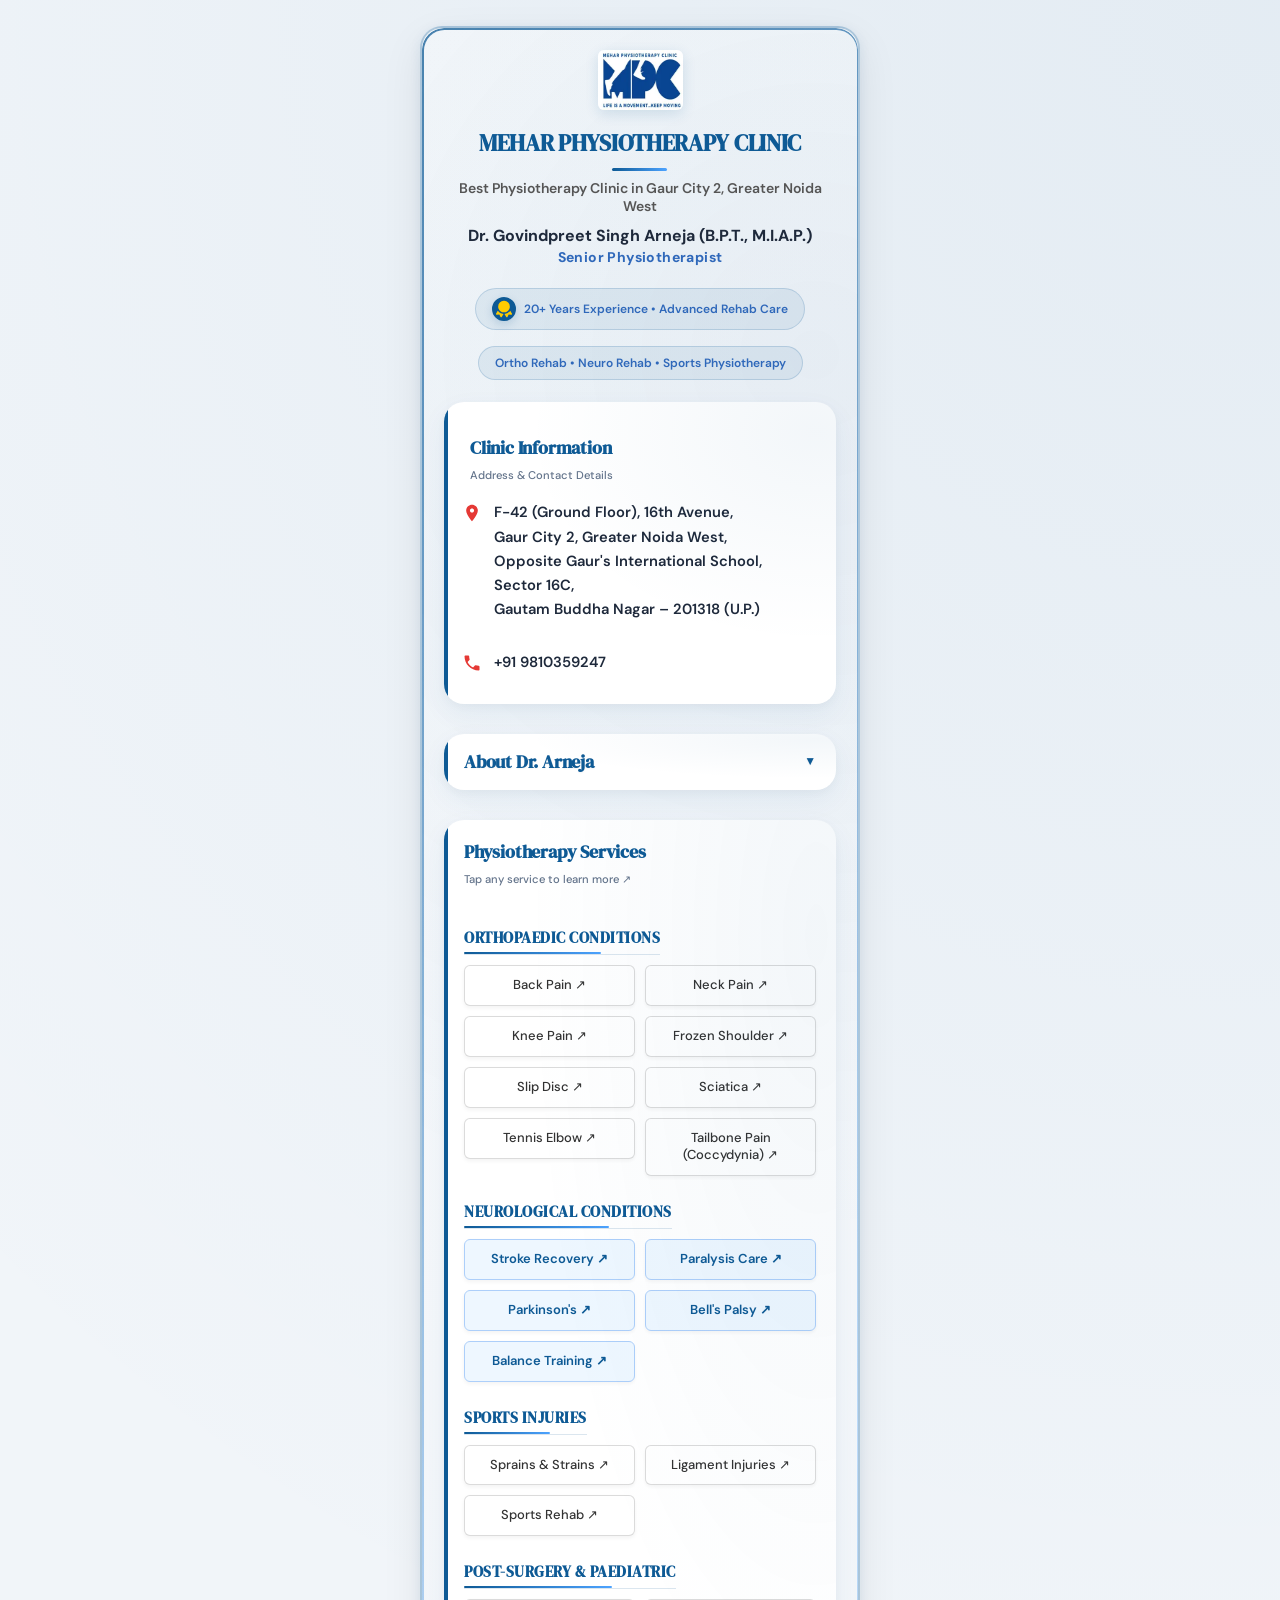
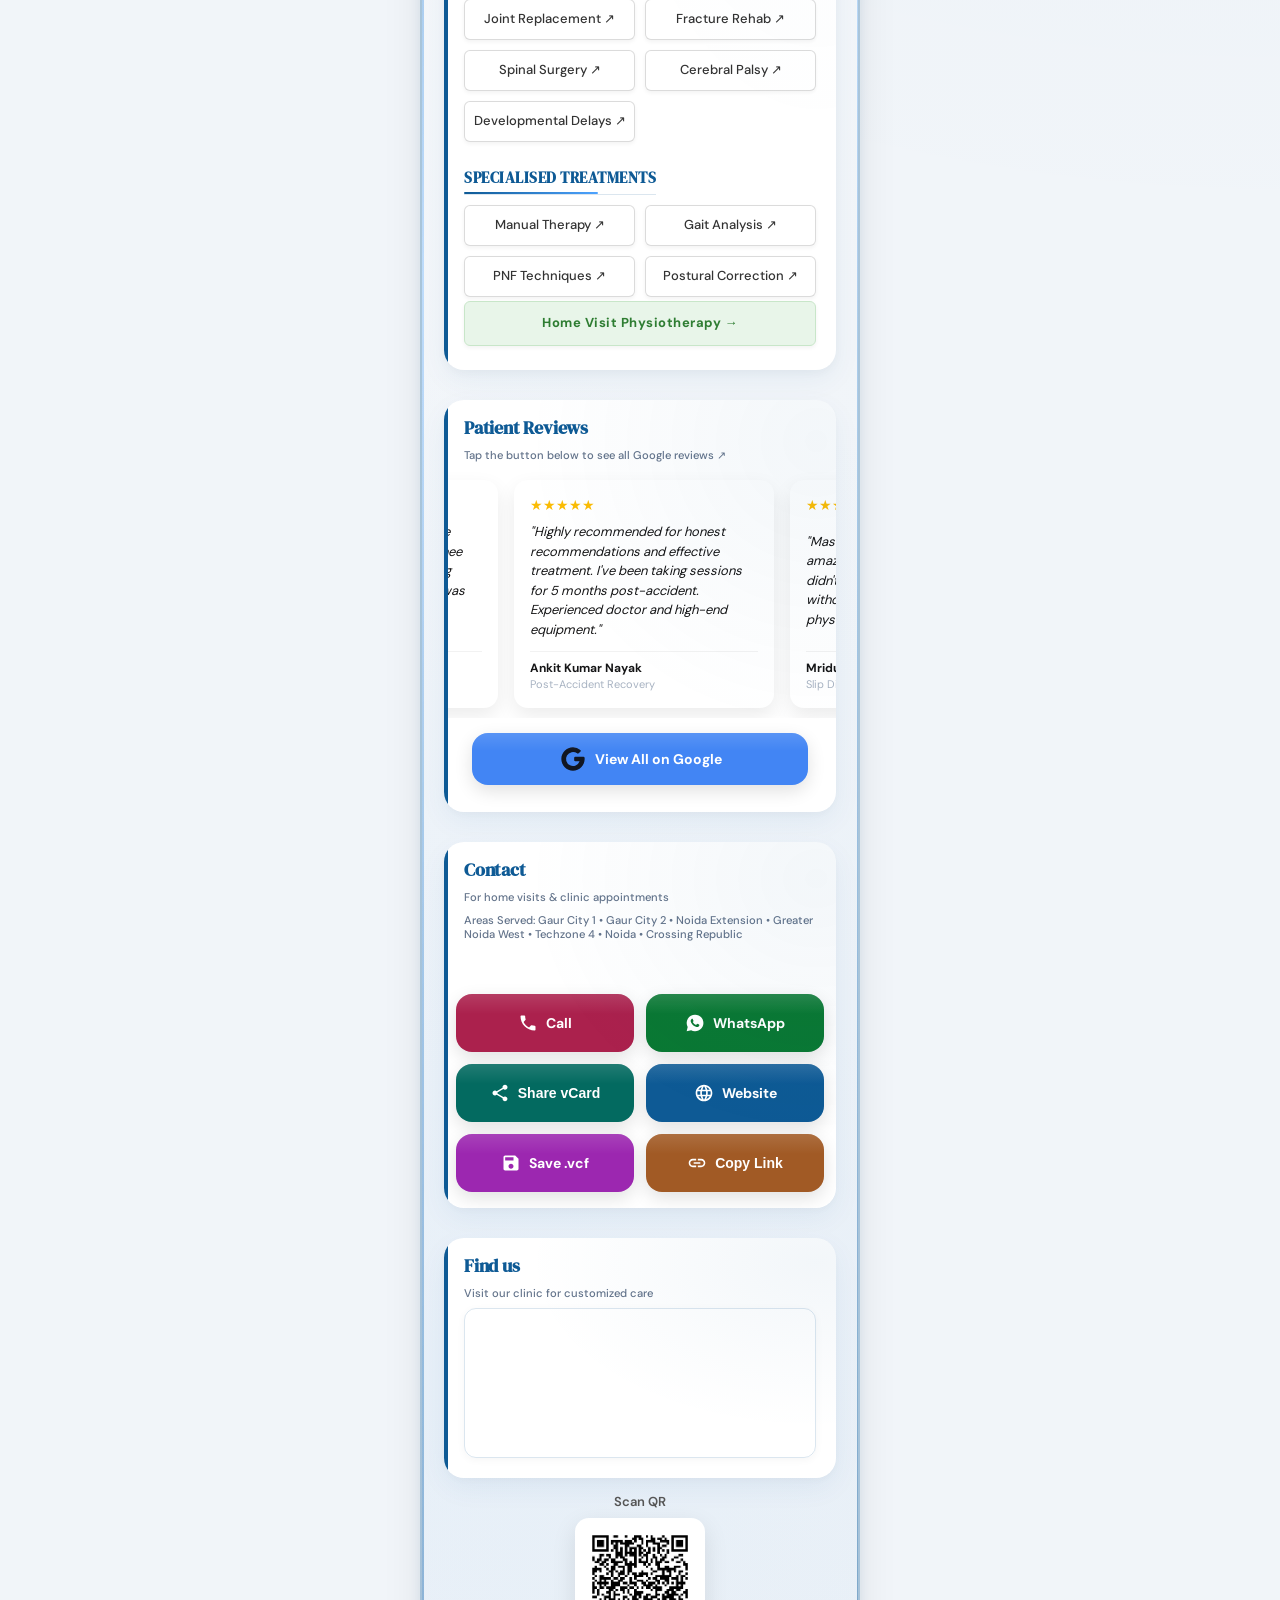
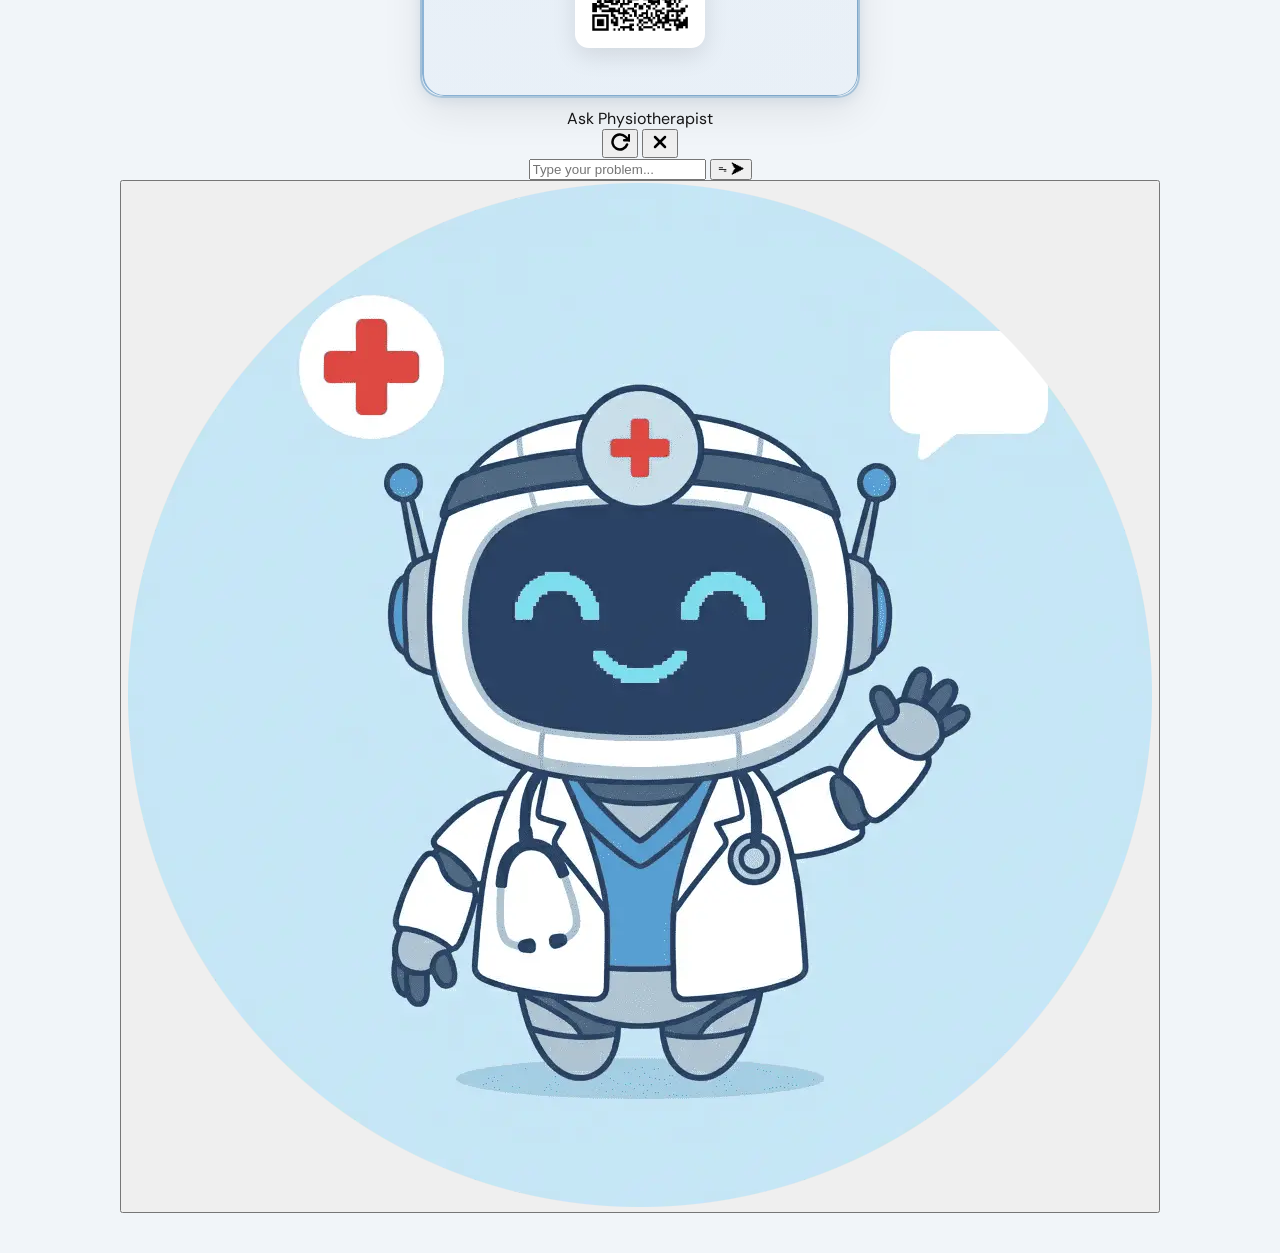
==== commit 13f604cb: "Update ai-chatbot.css link for print media" ====
--- a/index.html
+++ b/index.html
@@ -27,7 +27,8 @@
     <link rel="preload" href="/vcard/fonts/dm-sans-v17-latin-regular.woff2" as="font" type="font/woff2" crossorigin>
     <link rel="preload" href="/vcard/fonts/dm-serif-display-v17-latin-regular.woff2" as="font" type="font/woff2" crossorigin>
     <link rel="stylesheet" href="style.css">
-    <link rel="stylesheet" href="ai-chatbot.css">
+    <link rel="stylesheet" href="/vcard/ai-chatbot.css" media="print" onload="this.media='all'">
+<noscript><link rel="stylesheet" href="/vcard/ai-chatbot.css"></noscript>
     <script type="application/ld+json">
       {
         "@context": "https://schema.org",
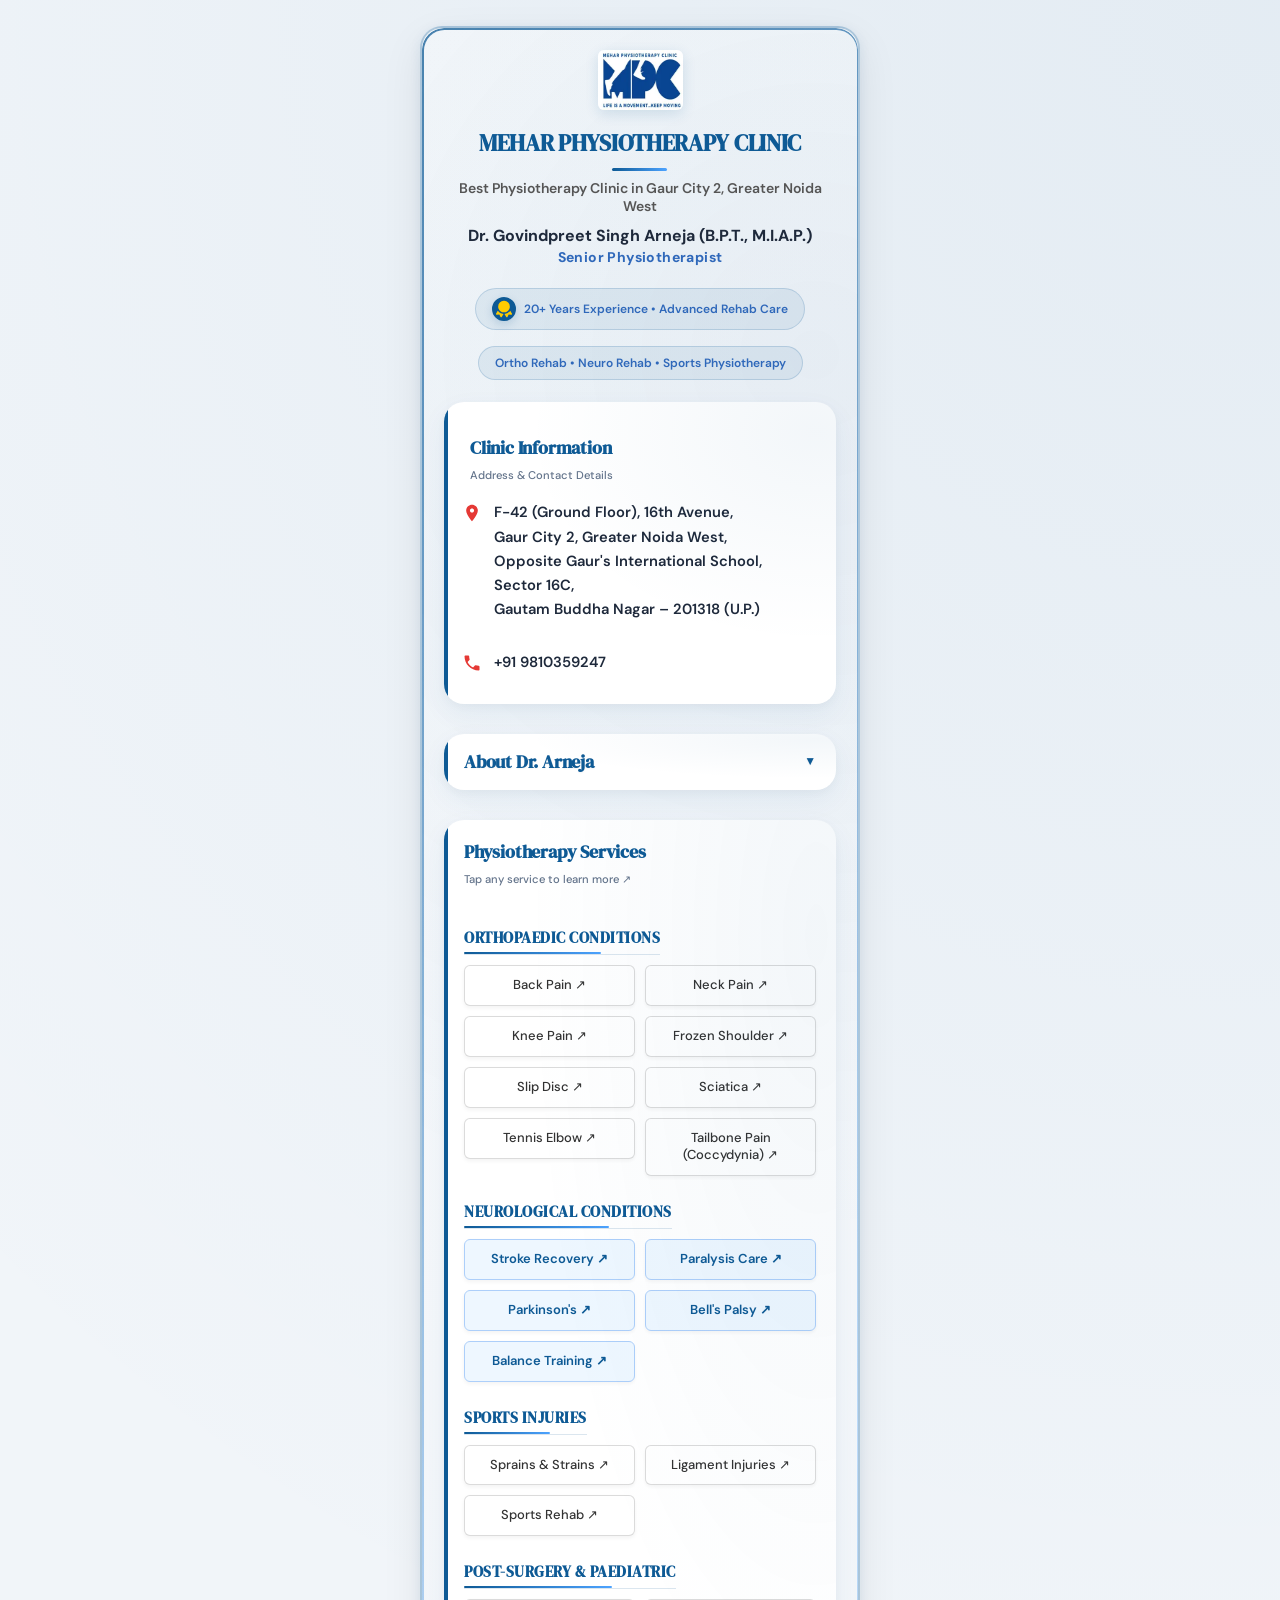
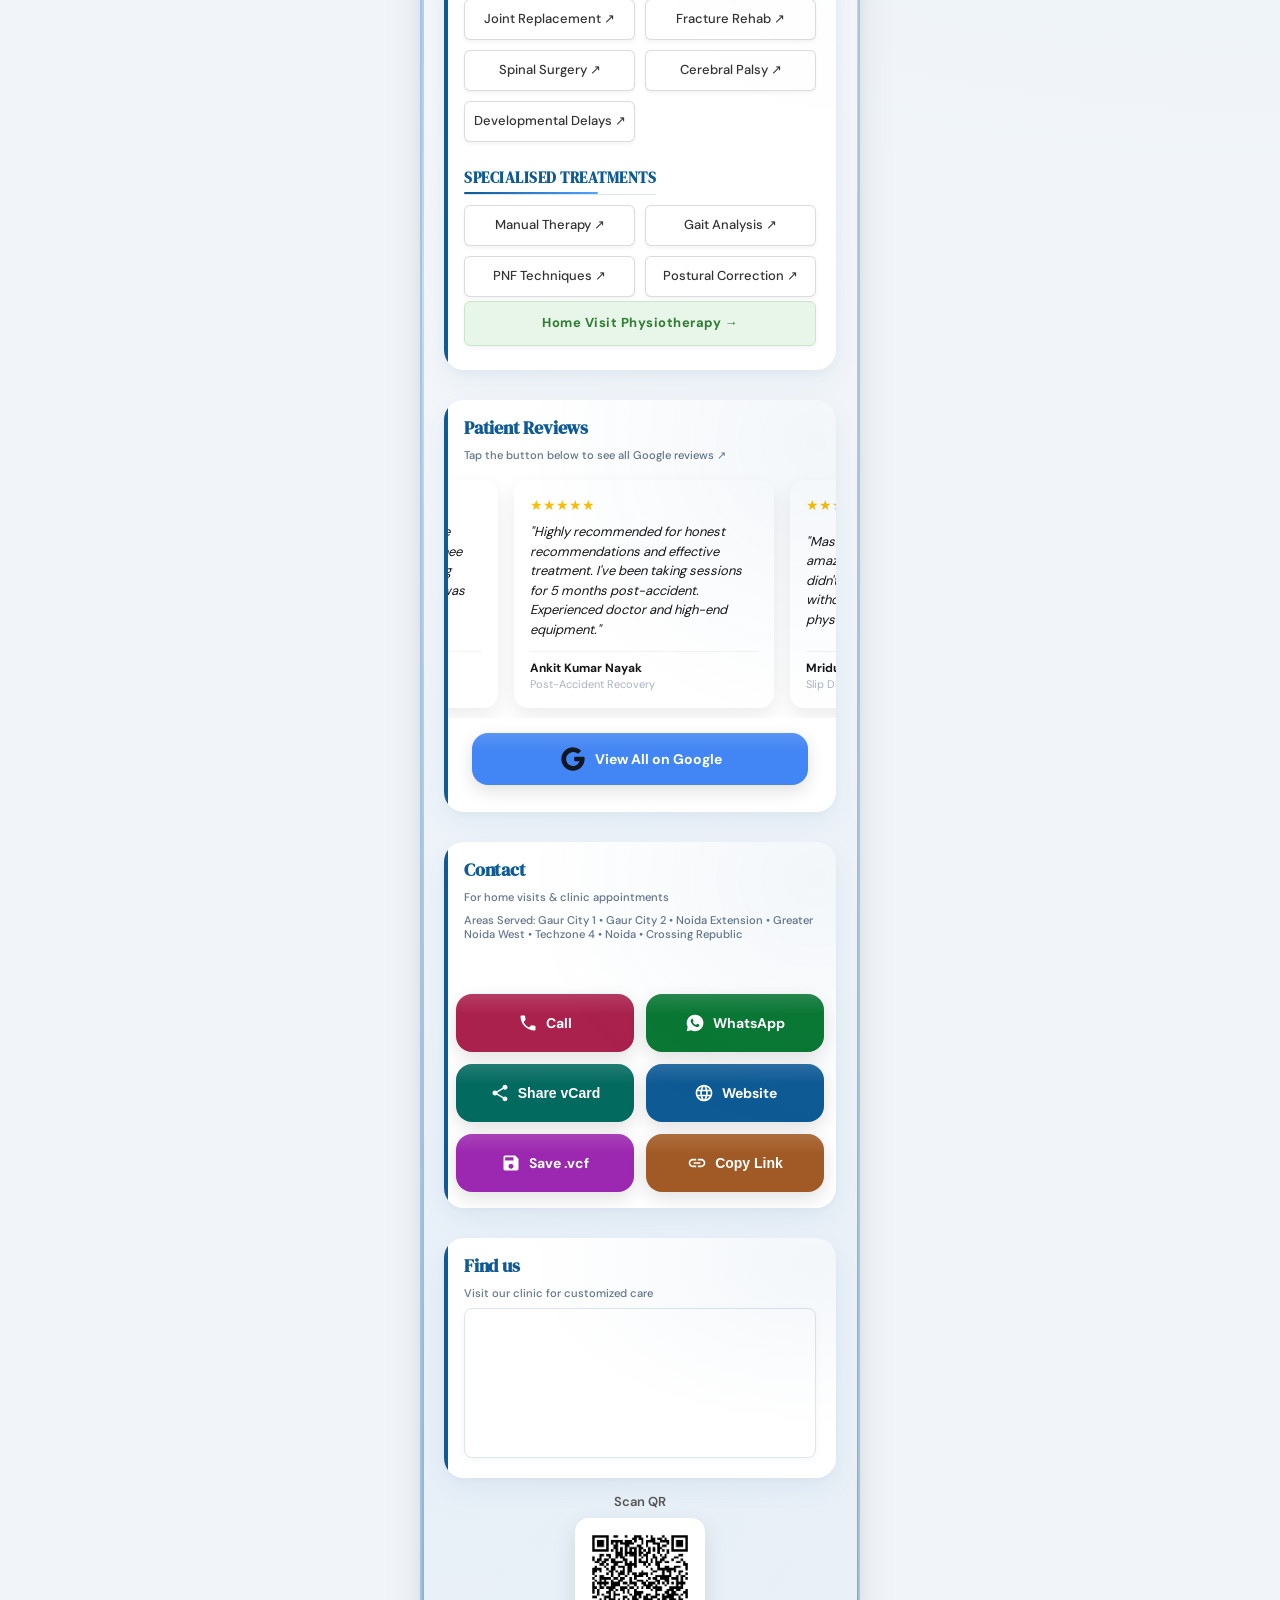
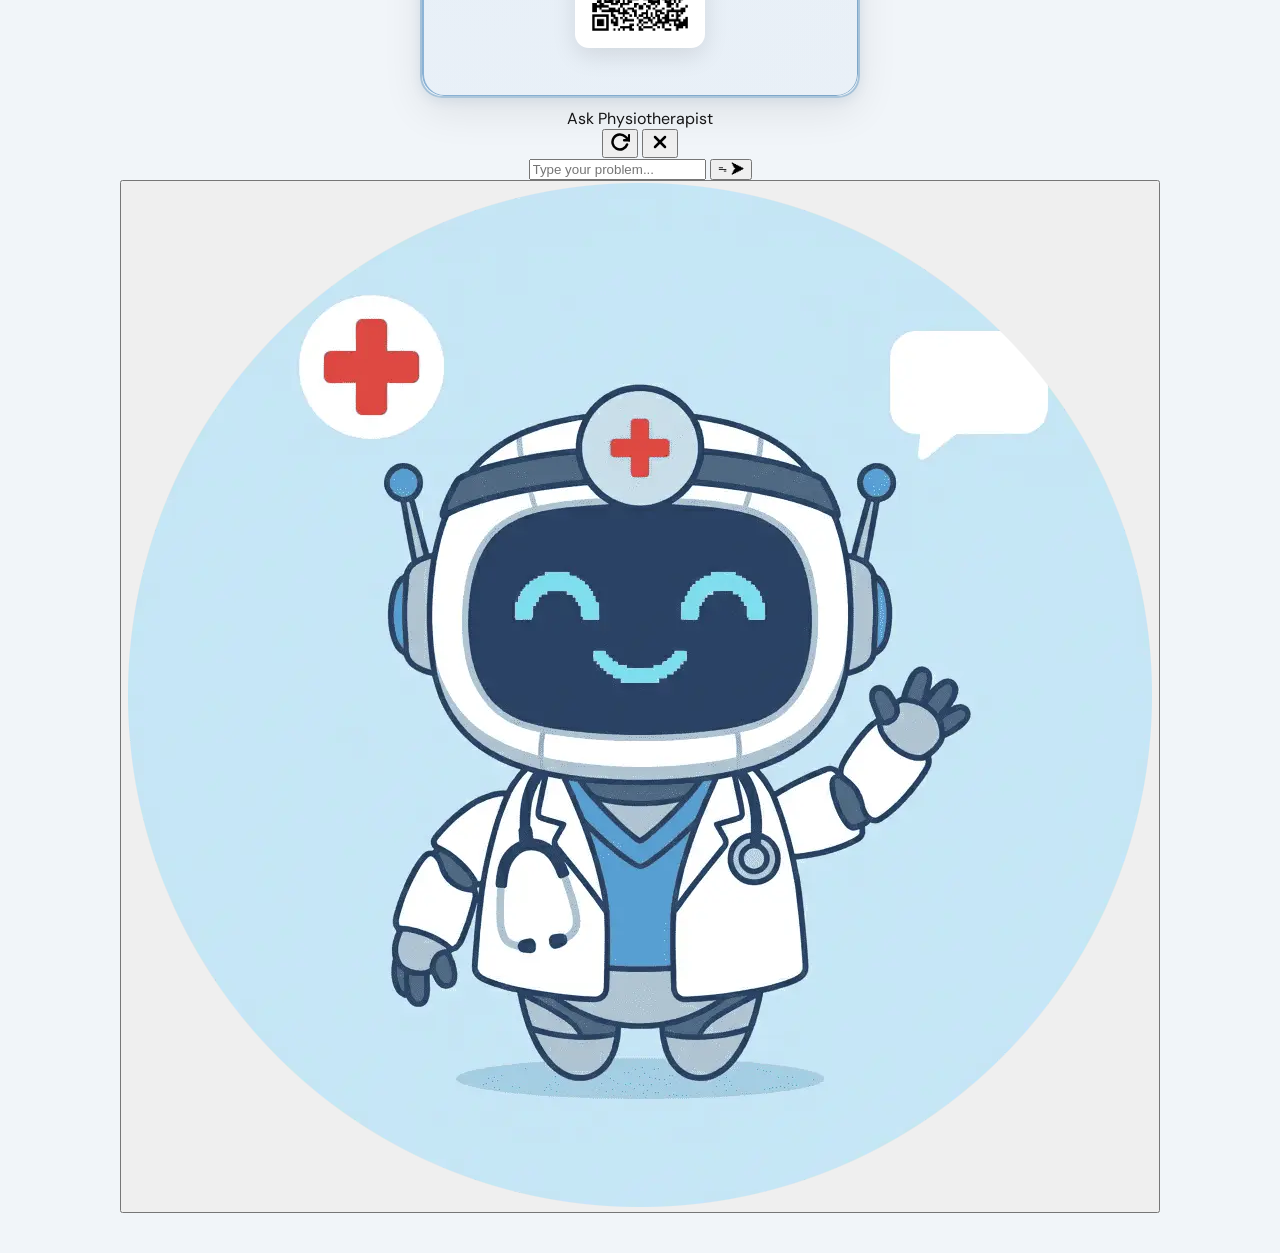
==== commit 2a7b531d: "Implement lazy-loading for map iframe Replaced static iframe with lazy-loading implementation for ma" ====
--- a/index.html
+++ b/index.html
@@ -360,7 +360,32 @@
     <span class="tap-note">Visit our clinic for customized care</span>
   </h3>
   <!-- Fix 2: Added a descriptive title attribute for modern a11y compliance -->
-  <iframe src="https://www.google.com/maps/embed?pb=!1m18!1m12!1m3!1d3503.266205463774!2d77.41937927550044!3d28.62177577566904!2m3!1f0!2f0!3f0!3m2!1i1024!2i768!4f13.1!3m3!1m2!1s0x390cee4969c6fb23%3A0xd5b023e77a58fbe6!2sMehar%20Physiotherapy%20Clinic!5e0!3m2!1sen!2sin!4v1714000000000!5m2!1sen!2sin" width="100%" height="150" allowfullscreen="" loading="lazy" title="Mehar Physiotherapy Clinic Map Location"></iframe>
+  <div id="map-placeholder" style="width:100%;height:150px;background:#e8e8e8;border-radius:8px;display:flex;align-items:center;justify-content:center;">
+  <span style="color:#666;font-size:13px;display:flex;align-items:center;gap:6px;">
+    <svg style="width:16px;height:16px;flex-shrink:0;" viewBox="0 0 24 24">
+      <use href="#icon-location"></use>
+    </svg>
+    Loading map...
+  </span>
+</div>
+<script>
+const observer = new IntersectionObserver((entries) => {
+  if (entries[0].isIntersecting) {
+    const iframe = document.createElement('iframe');
+    iframe.src = "https://www.google.com/maps/embed?pb=!1m18!1m12!1m3!1d3503.266205463774!2d77.41937927550044!3d28.62177577566904!2m3!1f0!2f0!3f0!3m2!1i1024!2i768!4f13.1!3m3!1m2!1s0x390cee4969c6fb23%3A0xd5b023e77a58fbe6!2sMehar%20Physiotherapy%20Clinic!5e0!3m2!1sen!2sin!4v1714000000000!5m2!1sen!2sin";
+    iframe.width = "100%";
+    iframe.height = "150";
+    iframe.allowFullscreen = true;
+    iframe.title = "Mehar Physiotherapy Clinic Map Location";
+    iframe.style.cssText = "border:0;border-radius:8px;display:block;";
+    const placeholder = document.getElementById('map-placeholder');
+    placeholder.replaceWith(iframe);
+    observer.disconnect();
+  }
+}, { rootMargin: '200px' });
+
+observer.observe(document.getElementById('map-placeholder'));
+</script>
 </div>
       <div class="qr">
         <p class="qr-label">Scan QR</p>
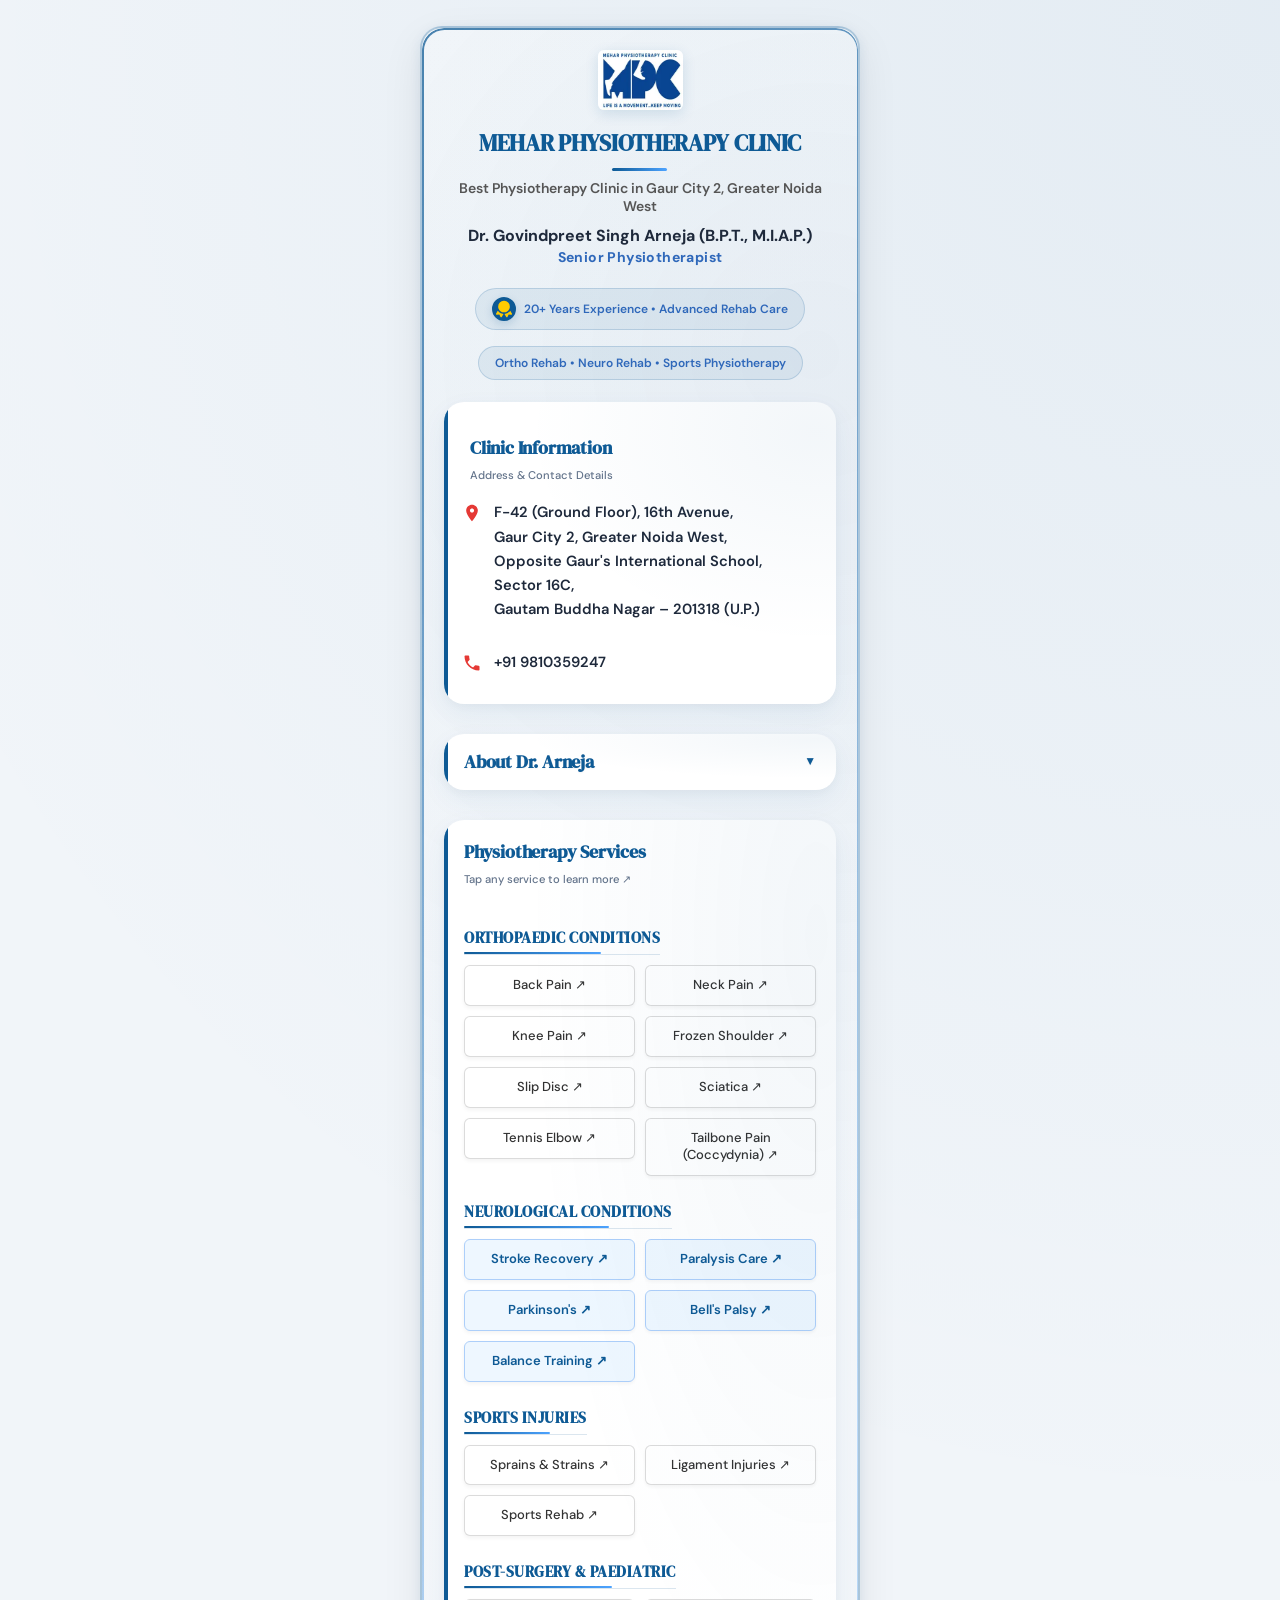
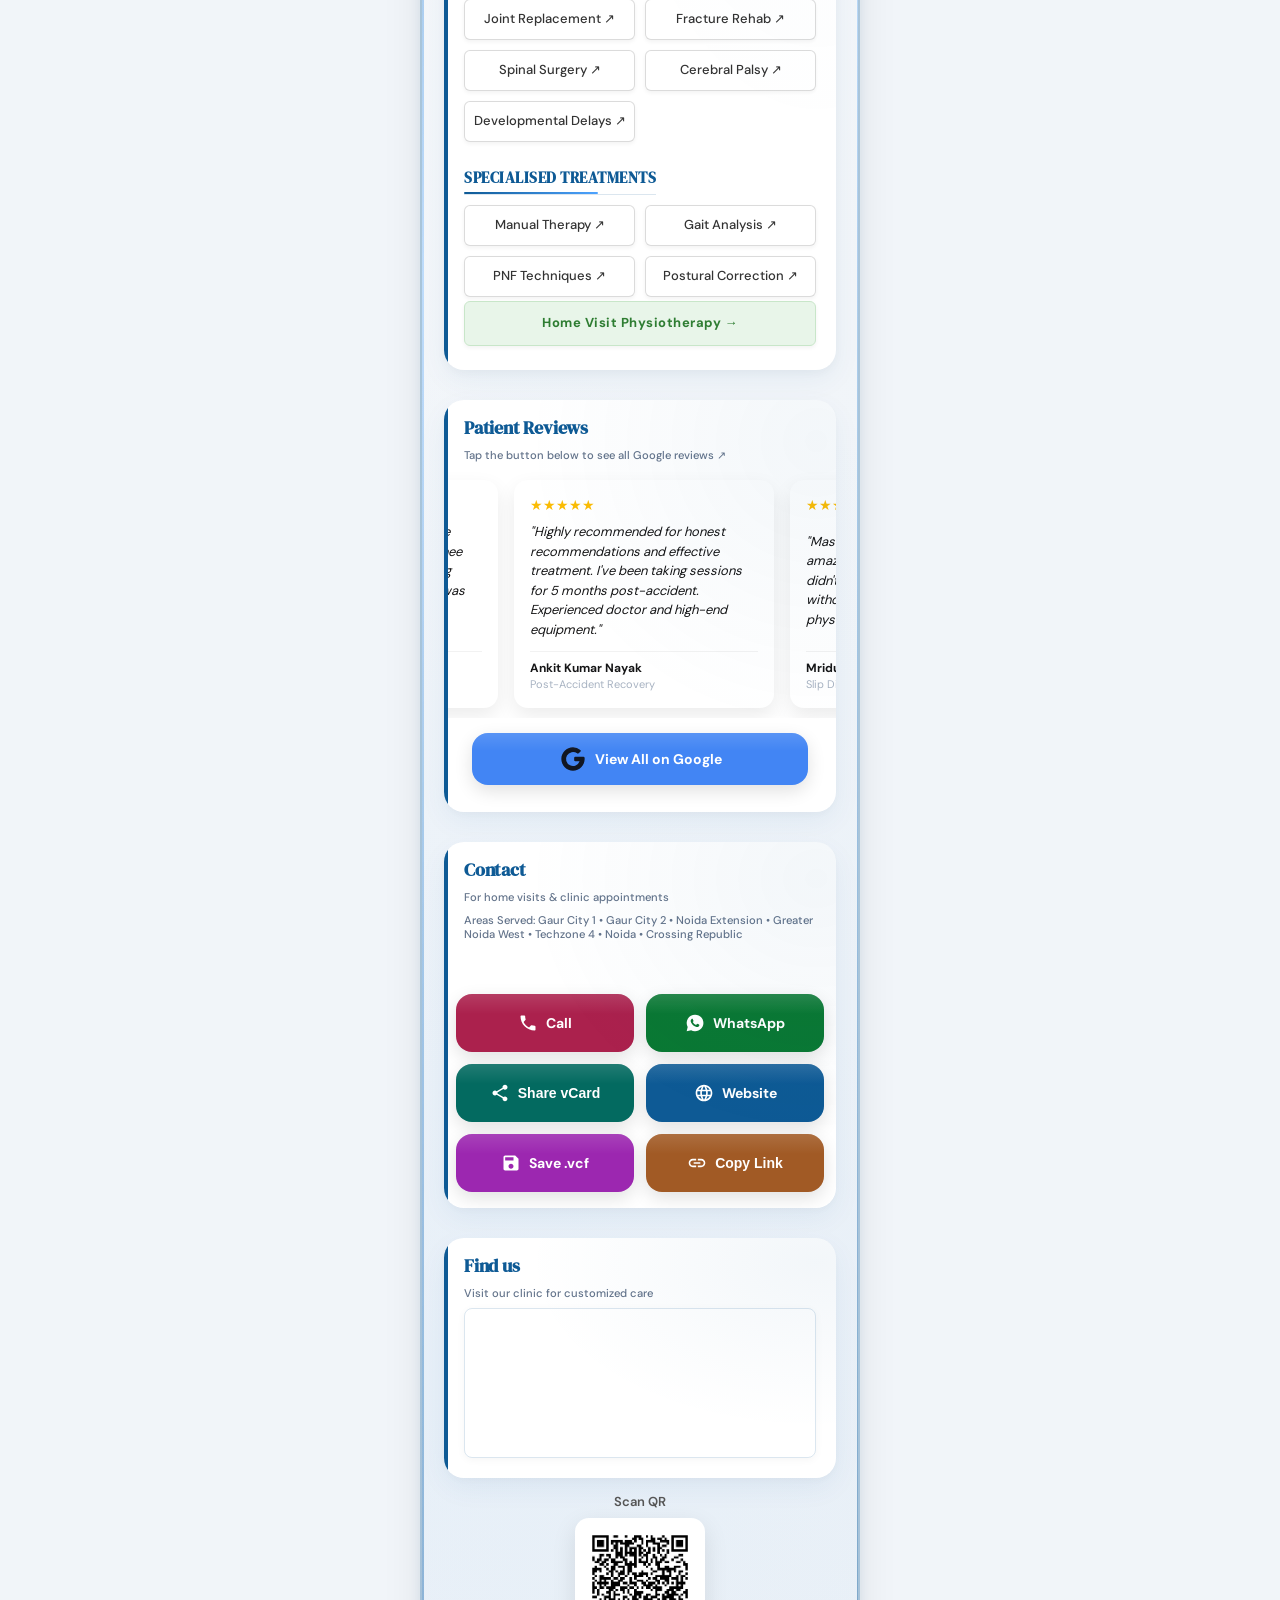
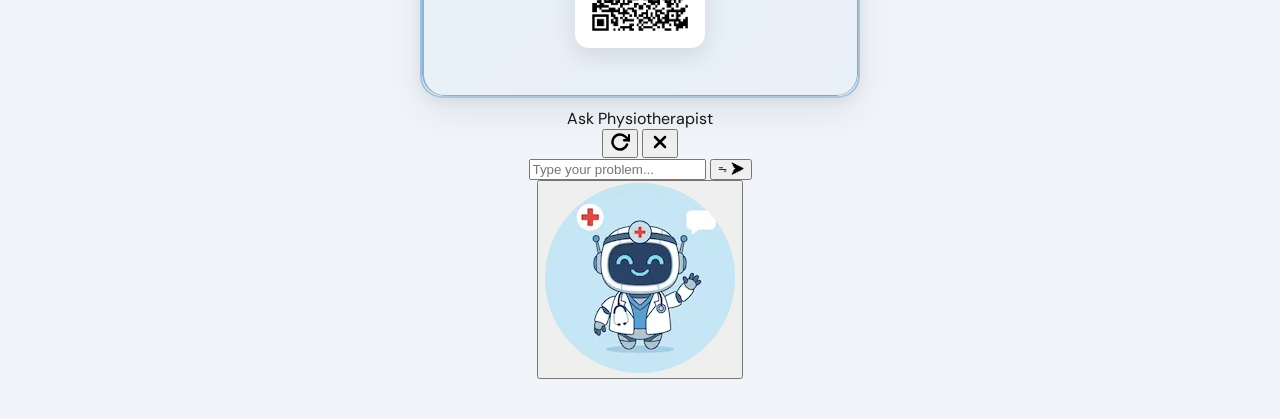
==== commit aeea77d9: "Add width and height attributes to QR code image" ====
--- a/index.html
+++ b/index.html
@@ -389,7 +389,7 @@
 </div>
       <div class="qr">
         <p class="qr-label">Scan QR</p>
-        <img src="qr_vcard.png" alt="Scan QR code to open Mehar Physiotherapy Clinic vCard" />
+        <img src="qr_vcard.png" width="130" height="130" alt="Scan QR code to open Mehar Physiotherapy Clinic vCard" />
       </div>
     </div>
     <script>
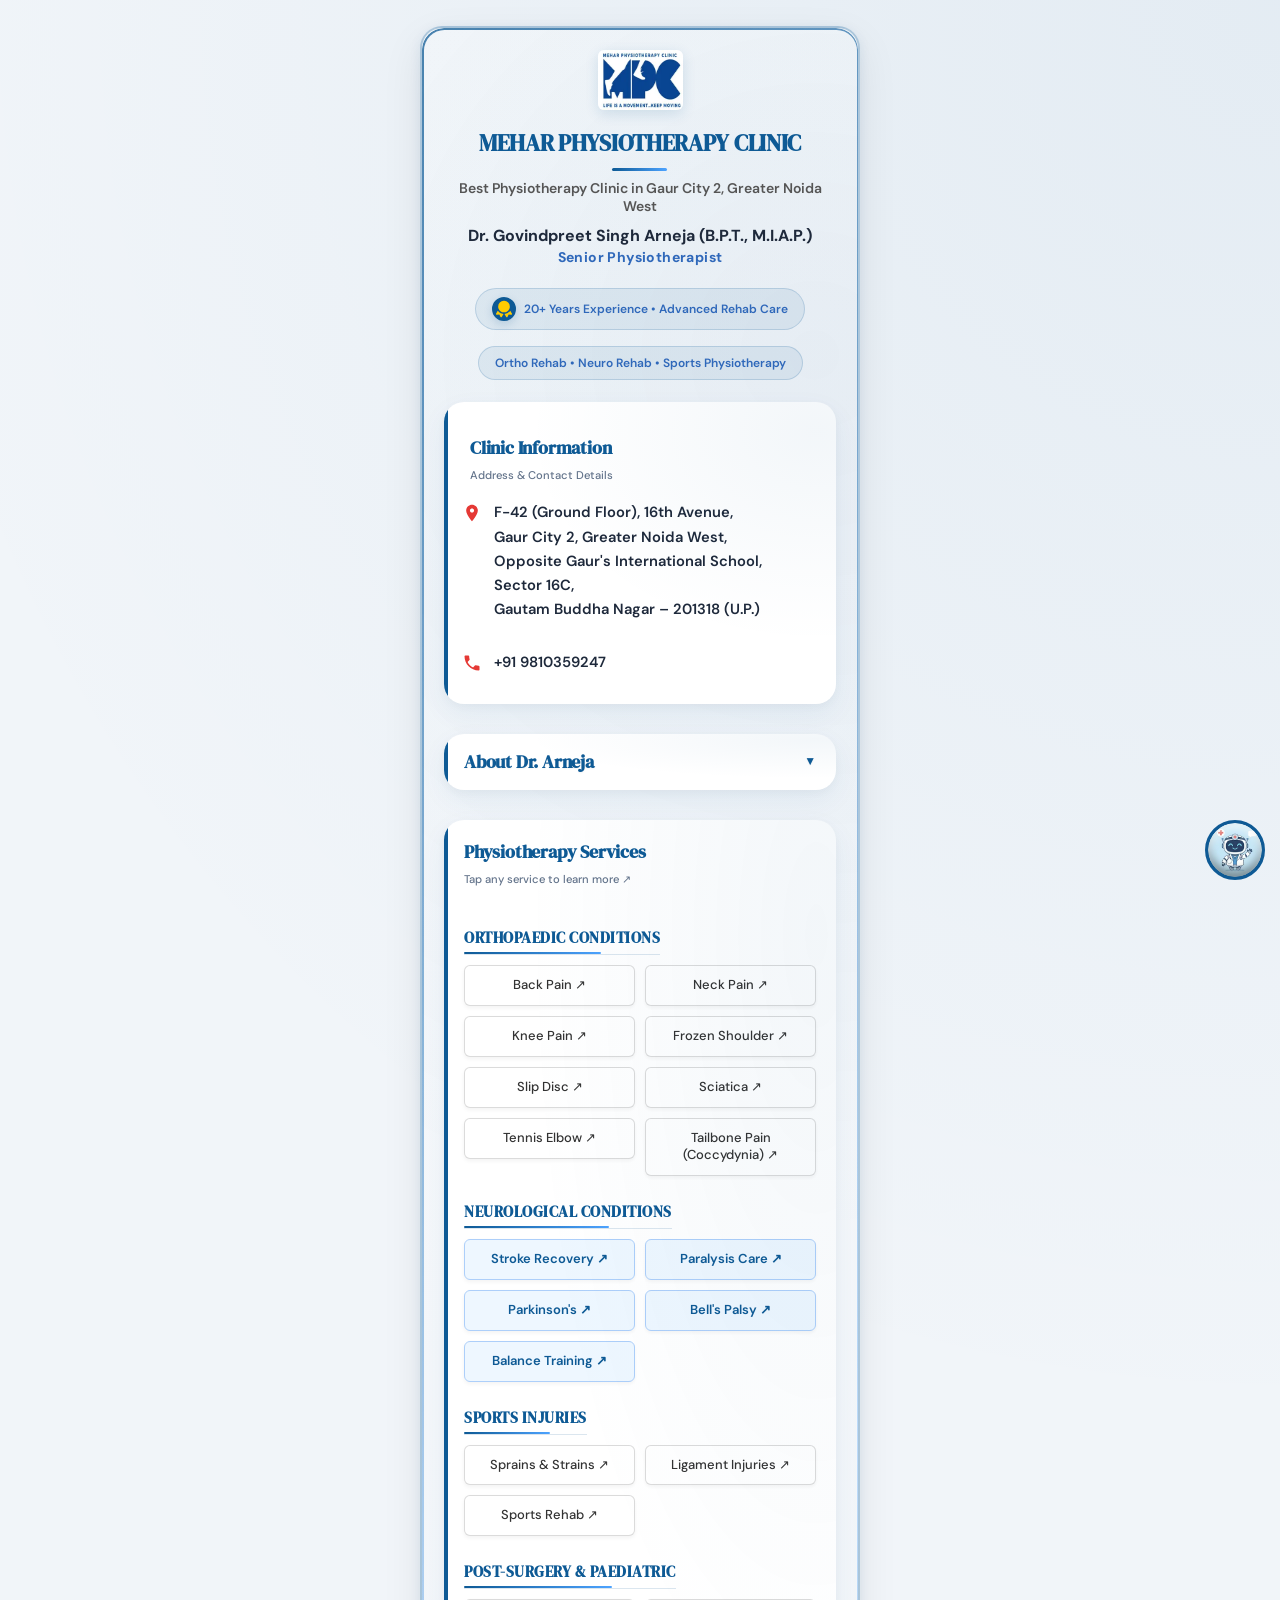
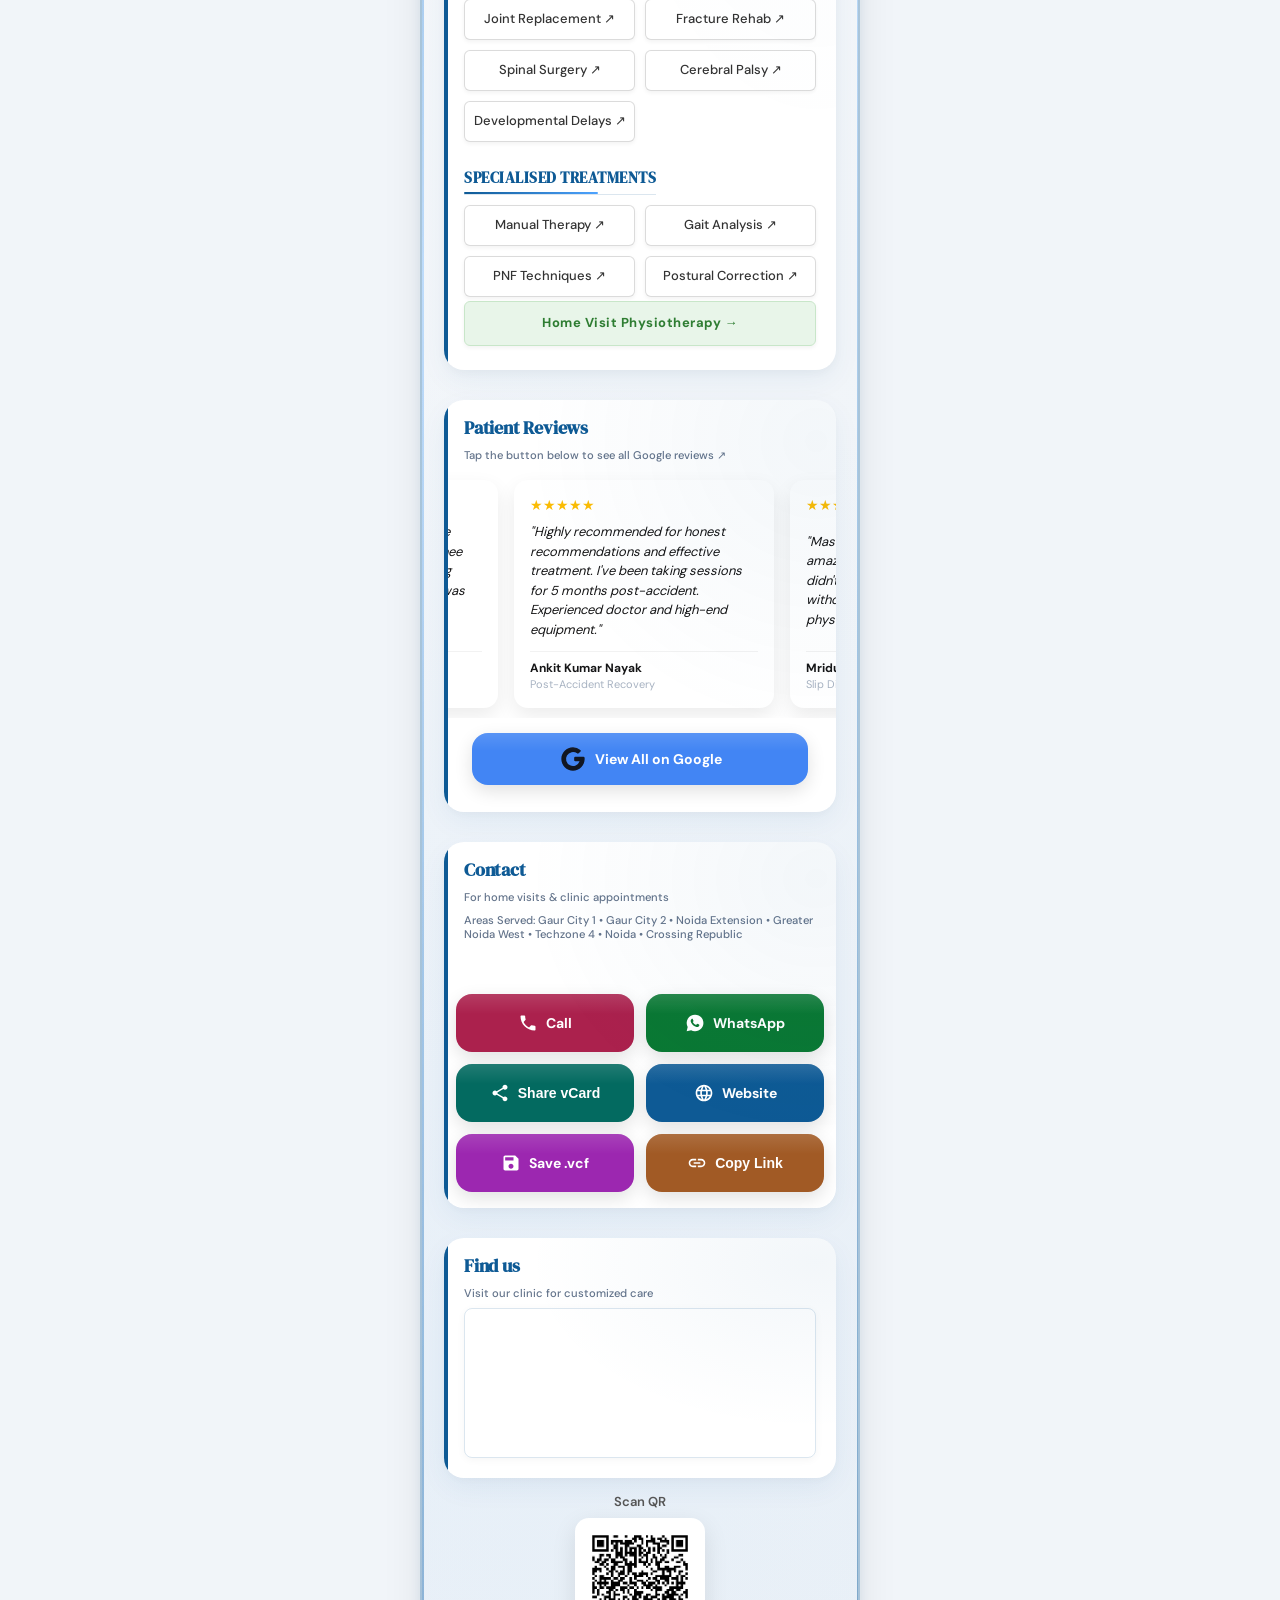
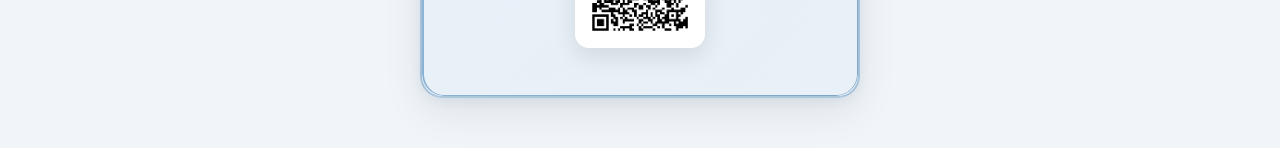
==== commit eb982ee7: "Update stylesheet link for ai-chatbot.css" ====
--- a/index.html
+++ b/index.html
@@ -27,8 +27,8 @@
     <link rel="preload" href="/vcard/fonts/dm-sans-v17-latin-regular.woff2" as="font" type="font/woff2" crossorigin>
     <link rel="preload" href="/vcard/fonts/dm-serif-display-v17-latin-regular.woff2" as="font" type="font/woff2" crossorigin>
     <link rel="stylesheet" href="style.css">
-    <link rel="stylesheet" href="/vcard/ai-chatbot.css" media="print" onload="this.media='all'">
-<noscript><link rel="stylesheet" href="/vcard/ai-chatbot.css"></noscript>
+    <link rel="stylesheet" href="ai-chatbot.css" media="print" onload="this.media='all'">
+<noscript><link rel="stylesheet" href="ai-chatbot.css"></noscript>
     <script type="application/ld+json">
       {
         "@context": "https://schema.org",
--- a/ai-chatbot.css
+++ b/ai-chatbot.css
@@ -0,0 +1,369 @@
+/* CHAT CONTAINER (The Window Interface) */
+.chatbot {
+  position: fixed;
+  bottom: 95px; /* Adjusted to sit nicely above your 60px button */
+  right: 15px;
+  width: 320px;
+  height: 450px;
+  background: #ffffff;
+
+border: 3px solid #0e5a95;
+
+border-radius: 16px;
+
+box-shadow:
+  0 10px 25px rgba(0,0,0,0.3),
+  0 0 0 1px rgba(77,163,255,0.15);
+  z-index: 9999;
+  display: flex;
+  flex-direction: column;
+  overflow: hidden;
+
+  /* Animation Logic */
+  opacity: 0;
+  visibility: hidden;
+  pointer-events: none;
+  transform: translateY(20px);
+  transition: all 0.3s cubic-bezier(0.4, 0, 0.2, 1);
+}
+
+.chatbot.show {
+  opacity: 1;
+  visibility: visible;
+  pointer-events: auto;
+  transform: translateY(0);
+}
+
+/* HEADER */
+.chat-header {
+  background: linear-gradient(135deg, #0e5a95, #2f68ba);
+  color: #fff;
+  padding: 12px 16px;
+  display: flex;
+  justify-content: space-between; 
+  align-items: center;
+  font-weight: 600;
+  font-size: 15px;
+}
+
+.chat-actions {
+  display: flex;
+  gap: 8px; 
+  align-items: center;
+}
+
+/* Specific styling for the SVG Header Buttons */
+.header-btn {
+  background: transparent !important;
+  border: none !important;
+  color: #ffffff !important;
+  padding: 4px;
+  cursor: pointer;
+  display: flex;
+  align-items: center;
+  justify-content: center;
+  transition: transform 0.2s, opacity 0.2s;
+  outline: none;
+}
+
+.header-btn:hover {
+  opacity: 0.8;
+  transform: scale(1.1);
+}
+
+/* MESSAGES AREA */
+.chatbox {
+  flex: 1;
+  display: flex;
+  flex-direction: column;
+  padding: 15px;
+  overflow-y: auto;
+  background: linear-gradient(
+  180deg,
+  #e7f3ff 0%,
+  #c7e3ff 45%,
+  #a6d0ff 100%
+);
+  font-size: 13.5px;
+  line-height: 1.5;
+  scroll-behavior: smooth;
+}
+
+/* MESSAGE BUBBLES */
+.msg-user {
+  align-self: flex-end;
+  background: #0e5a95;
+  color: #fff;
+  padding: 10px 12px;
+  border-radius: 15px 15px 0 15px;
+  margin: 8px 0;
+  max-width: 85%;
+  word-break: break-word;
+  box-shadow: 0 2px 5px rgba(0,0,0,0.05);
+}
+
+.msg-ai {
+  align-self: flex-start;
+  background: #f1f1f1;
+  color: #333;
+  padding: 10px 12px;
+  border-radius: 15px 15px 15px 0;
+  margin: 8px 0;
+  max-width: 85%;
+  word-break: break-word;
+  border: 1px solid #e0e0e0;
+}
+
+.msg-ai a {
+  color: #0e5a95;
+  text-decoration: underline;
+  font-weight: 600;
+}
+
+/* INPUT AREA */
+.chat-input {
+  display: flex;
+  align-items: center;
+  gap: 8px;
+
+  padding: 10px;
+  background: #ffffff;
+  border-top: 1px solid #e5e5e5;
+}
+
+/* INPUT FIELD */
+.chat-input input {
+  flex: 1;
+
+  height: 44px;
+  padding: 0 14px;
+
+  font-size: 14px;
+
+  background: #ffffff;
+  color: #222222;
+
+  border: 2px solid #4da3ff; /* Permanent blue border */
+  border-radius: 12px;
+
+  outline: none;
+  appearance: none;
+  -webkit-appearance: none;
+
+  box-shadow: 0 0 0 1px rgba(77,163,255,0.15);
+
+  transition: none;
+}
+
+/* REMOVE BLUE MOBILE HIGHLIGHT */
+.chat-input input:focus,
+.chat-input input:active {
+  outline: none !important;
+  border-color: #0e5a95;
+  background: #ffffff;
+  box-shadow: none;
+}
+
+/* PLACEHOLDER */
+.chat-input input::placeholder {
+  color: #777;
+}
+
+/* BUTTON */
+.chat-input button {
+  height: 44px;
+  min-width: 52px;
+
+  background: #0e5a95;
+  color: #fff;
+
+  border: none;
+  border-radius: 12px;
+
+  cursor: pointer;
+  font-weight: 600;
+}
+
+/* DARK MODE FOR CHAT WINDOW */
+@media (prefers-color-scheme: dark) {
+
+  .chatbot {
+  background: #1b1f27;
+  color: #eee;
+
+  border: 3px solid #4da3ff;
+
+  box-shadow:
+    0 10px 30px rgba(0,0,0,0.55),
+    0 0 0 1px rgba(77,163,255,0.18);
+  }
+
+  .chatbox {
+    background: linear-gradient(
+  180deg,
+  #e7f3ff 0%,
+  #c7e3ff 45%,
+  #a6d0ff 100%
+);
+  }
+
+  .msg-ai {
+    background: #2a2a2a;
+    color: #eee;
+    border: 1px solid #333;
+  }
+
+  .msg-ai a {
+    color: #4da3ff;
+  }
+
+  /* INPUT BAR */
+  .chat-input {
+    background: #1b1b1b;
+    border-top: 1px solid #2f2f2f;
+  }
+
+  /* INPUT FIELD */
+.chat-input input {
+  background: #2a2a2a;
+  color: #ffffff;
+
+  border: 2px solid #4da3ff !important;
+  border-radius: 12px;
+
+  box-shadow: 0 0 0 1px rgba(77,163,255,0.15);
+
+  transition: none;
+}
+
+  .chat-input input::placeholder {
+    color: #9a9a9a;
+  }
+
+  /* KEEP SAME BLUE BORDER ALWAYS */
+.chat-input input:focus,
+.chat-input input:active {
+  background: #2a2a2a !important;
+
+  border: 2px solid #4da3ff !important;
+
+  box-shadow: 0 0 0 1px rgba(77,163,255,0.15) !important;
+
+  outline: none;
+}
+}
+
+/* MOBILE SAFE */
+@media (max-width: 480px) {
+  .chatbot {
+    width: calc(100% - 30px);
+    right: 15px;
+    height: 400px;
+    bottom: 95px;
+  }
+  }
+
+/* ========================================= */
+/* TOGGLE BUTTON & ANIMATIONS */
+/* ========================================= */
+
+#chat-toggle-btn {
+  position: fixed;
+  bottom: 20px;
+  right: 15px;
+  z-index: 10000;
+  display: flex;
+  align-items: center;
+  justify-content: center;
+  background-color: #0e5a95; /* Matches your brand blue */
+  width: 60px;
+  height: 60px;
+  border-radius: 50%;
+  border: 3px solid #0e5a95;
+  cursor: pointer;
+  padding: 0;
+  animation: pulse-light 2s infinite;
+  transition: transform 0.3s ease;
+  overflow: hidden;
+
+  /* --- ADD THESE THREE LINES TO FIX THE WHITE CORNERS --- */
+  -webkit-tap-highlight-color: transparent; /* Removes the mobile tap box */
+  -webkit-backface-visibility: hidden;      /* Prevents flickering during transform */
+  backface-visibility: hidden;              
+  /* ----------------------------------------------------- */
+}
+
+/* Ensure the image inside also behaves during the tap */
+#chat-toggle-btn img {
+  width: 100%;
+  height: 100%;
+  object-fit: cover;
+  border-radius: 50%;
+  display: block; /* Removes any tiny bottom whitespace */
+}
+
+#chat-toggle-btn::after {
+  content: '';
+  position: absolute;
+  top: 0;
+  left: 0;
+  width: 100%;
+  height: 100%;
+  border-radius: 50%;
+  box-shadow: inset 0 6px 8px rgba(255, 255, 255, 0.6), 
+              inset 0 -6px 8px rgba(0, 0, 0, 0.4);
+  pointer-events: none;
+}
+
+#chat-toggle-btn:active {
+  transform: translateY(4px) scale(0.95);
+}
+
+@keyframes pulse-light {
+  0% { box-shadow: 0 8px 15px rgba(0, 0, 0, 0.35), 0 0 0 0 rgba(14, 90, 149, 0.7); }
+  70% { box-shadow: 0 8px 15px rgba(0, 0, 0, 0.35), 0 0 0 15px rgba(14, 90, 149, 0); }
+  100% { box-shadow: 0 8px 15px rgba(0, 0, 0, 0.35), 0 0 0 0 rgba(14, 90, 149, 0); }
+}
+
+@keyframes pulse-dark {
+  0% { box-shadow: 0 8px 15px rgba(0, 0, 0, 0.7), 0 0 0 0 rgba(77, 163, 255, 0.6); }
+  70% { box-shadow: 0 8px 15px rgba(0, 0, 0, 0.7), 0 0 0 15px rgba(77, 163, 255, 0); }
+  100% { box-shadow: 0 8px 15px rgba(0, 0, 0, 0.7), 0 0 0 0 rgba(77, 163, 255, 0); }
+}
+
+/* DARK MODE OVERRIDES */
+@media (prefers-color-scheme: dark) {
+  #chat-toggle-btn {
+    background-color: #1a222c !important;
+    border: 2px solid #4da3ff !important;
+    animation: pulse-dark 2s infinite;
+  }
+}
+
+/* ========================================= */
+/* CHATBOT BUTTONS (Aesthetic Compact Mode)  */
+/* ========================================= */
+.chat-btn-group {
+  display: flex;
+  flex-direction: column;
+  gap: 8px; /* Tighter spacing between buttons */
+  margin-top: 12px;
+  width: 100%;
+}
+
+.msg-ai .chat-btn-group a.btn {
+  color: #fff !important; 
+  text-decoration: none !important; 
+  font-weight: 700 !important;
+  padding: 8px 12px !important; /* Reduced from 12px to 8px */
+  font-size: 13.5px !important;  /* Matches your chat message font size */
+  border-radius: 8px !important;  /* Slightly sharper corners for small size */
+  width: 100%;
+  max-width: 210px; /* Prevents button from being too wide/bulky */
+  margin: 0; 
+  border: none !important;
+  gap: 6px !important; /* Tighter gap between icon and text */
+  justify-content: center;
+}
+
+  
--- a/ai-chatbot.css
+++ b/ai-chatbot.css
@@ -0,0 +1,369 @@
+/* CHAT CONTAINER (The Window Interface) */
+.chatbot {
+  position: fixed;
+  bottom: 95px; /* Adjusted to sit nicely above your 60px button */
+  right: 15px;
+  width: 320px;
+  height: 450px;
+  background: #ffffff;
+
+border: 3px solid #0e5a95;
+
+border-radius: 16px;
+
+box-shadow:
+  0 10px 25px rgba(0,0,0,0.3),
+  0 0 0 1px rgba(77,163,255,0.15);
+  z-index: 9999;
+  display: flex;
+  flex-direction: column;
+  overflow: hidden;
+
+  /* Animation Logic */
+  opacity: 0;
+  visibility: hidden;
+  pointer-events: none;
+  transform: translateY(20px);
+  transition: all 0.3s cubic-bezier(0.4, 0, 0.2, 1);
+}
+
+.chatbot.show {
+  opacity: 1;
+  visibility: visible;
+  pointer-events: auto;
+  transform: translateY(0);
+}
+
+/* HEADER */
+.chat-header {
+  background: linear-gradient(135deg, #0e5a95, #2f68ba);
+  color: #fff;
+  padding: 12px 16px;
+  display: flex;
+  justify-content: space-between; 
+  align-items: center;
+  font-weight: 600;
+  font-size: 15px;
+}
+
+.chat-actions {
+  display: flex;
+  gap: 8px; 
+  align-items: center;
+}
+
+/* Specific styling for the SVG Header Buttons */
+.header-btn {
+  background: transparent !important;
+  border: none !important;
+  color: #ffffff !important;
+  padding: 4px;
+  cursor: pointer;
+  display: flex;
+  align-items: center;
+  justify-content: center;
+  transition: transform 0.2s, opacity 0.2s;
+  outline: none;
+}
+
+.header-btn:hover {
+  opacity: 0.8;
+  transform: scale(1.1);
+}
+
+/* MESSAGES AREA */
+.chatbox {
+  flex: 1;
+  display: flex;
+  flex-direction: column;
+  padding: 15px;
+  overflow-y: auto;
+  background: linear-gradient(
+  180deg,
+  #e7f3ff 0%,
+  #c7e3ff 45%,
+  #a6d0ff 100%
+);
+  font-size: 13.5px;
+  line-height: 1.5;
+  scroll-behavior: smooth;
+}
+
+/* MESSAGE BUBBLES */
+.msg-user {
+  align-self: flex-end;
+  background: #0e5a95;
+  color: #fff;
+  padding: 10px 12px;
+  border-radius: 15px 15px 0 15px;
+  margin: 8px 0;
+  max-width: 85%;
+  word-break: break-word;
+  box-shadow: 0 2px 5px rgba(0,0,0,0.05);
+}
+
+.msg-ai {
+  align-self: flex-start;
+  background: #f1f1f1;
+  color: #333;
+  padding: 10px 12px;
+  border-radius: 15px 15px 15px 0;
+  margin: 8px 0;
+  max-width: 85%;
+  word-break: break-word;
+  border: 1px solid #e0e0e0;
+}
+
+.msg-ai a {
+  color: #0e5a95;
+  text-decoration: underline;
+  font-weight: 600;
+}
+
+/* INPUT AREA */
+.chat-input {
+  display: flex;
+  align-items: center;
+  gap: 8px;
+
+  padding: 10px;
+  background: #ffffff;
+  border-top: 1px solid #e5e5e5;
+}
+
+/* INPUT FIELD */
+.chat-input input {
+  flex: 1;
+
+  height: 44px;
+  padding: 0 14px;
+
+  font-size: 14px;
+
+  background: #ffffff;
+  color: #222222;
+
+  border: 2px solid #4da3ff; /* Permanent blue border */
+  border-radius: 12px;
+
+  outline: none;
+  appearance: none;
+  -webkit-appearance: none;
+
+  box-shadow: 0 0 0 1px rgba(77,163,255,0.15);
+
+  transition: none;
+}
+
+/* REMOVE BLUE MOBILE HIGHLIGHT */
+.chat-input input:focus,
+.chat-input input:active {
+  outline: none !important;
+  border-color: #0e5a95;
+  background: #ffffff;
+  box-shadow: none;
+}
+
+/* PLACEHOLDER */
+.chat-input input::placeholder {
+  color: #777;
+}
+
+/* BUTTON */
+.chat-input button {
+  height: 44px;
+  min-width: 52px;
+
+  background: #0e5a95;
+  color: #fff;
+
+  border: none;
+  border-radius: 12px;
+
+  cursor: pointer;
+  font-weight: 600;
+}
+
+/* DARK MODE FOR CHAT WINDOW */
+@media (prefers-color-scheme: dark) {
+
+  .chatbot {
+  background: #1b1f27;
+  color: #eee;
+
+  border: 3px solid #4da3ff;
+
+  box-shadow:
+    0 10px 30px rgba(0,0,0,0.55),
+    0 0 0 1px rgba(77,163,255,0.18);
+  }
+
+  .chatbox {
+    background: linear-gradient(
+  180deg,
+  #e7f3ff 0%,
+  #c7e3ff 45%,
+  #a6d0ff 100%
+);
+  }
+
+  .msg-ai {
+    background: #2a2a2a;
+    color: #eee;
+    border: 1px solid #333;
+  }
+
+  .msg-ai a {
+    color: #4da3ff;
+  }
+
+  /* INPUT BAR */
+  .chat-input {
+    background: #1b1b1b;
+    border-top: 1px solid #2f2f2f;
+  }
+
+  /* INPUT FIELD */
+.chat-input input {
+  background: #2a2a2a;
+  color: #ffffff;
+
+  border: 2px solid #4da3ff !important;
+  border-radius: 12px;
+
+  box-shadow: 0 0 0 1px rgba(77,163,255,0.15);
+
+  transition: none;
+}
+
+  .chat-input input::placeholder {
+    color: #9a9a9a;
+  }
+
+  /* KEEP SAME BLUE BORDER ALWAYS */
+.chat-input input:focus,
+.chat-input input:active {
+  background: #2a2a2a !important;
+
+  border: 2px solid #4da3ff !important;
+
+  box-shadow: 0 0 0 1px rgba(77,163,255,0.15) !important;
+
+  outline: none;
+}
+}
+
+/* MOBILE SAFE */
+@media (max-width: 480px) {
+  .chatbot {
+    width: calc(100% - 30px);
+    right: 15px;
+    height: 400px;
+    bottom: 95px;
+  }
+  }
+
+/* ========================================= */
+/* TOGGLE BUTTON & ANIMATIONS */
+/* ========================================= */
+
+#chat-toggle-btn {
+  position: fixed;
+  bottom: 20px;
+  right: 15px;
+  z-index: 10000;
+  display: flex;
+  align-items: center;
+  justify-content: center;
+  background-color: #0e5a95; /* Matches your brand blue */
+  width: 60px;
+  height: 60px;
+  border-radius: 50%;
+  border: 3px solid #0e5a95;
+  cursor: pointer;
+  padding: 0;
+  animation: pulse-light 2s infinite;
+  transition: transform 0.3s ease;
+  overflow: hidden;
+
+  /* --- ADD THESE THREE LINES TO FIX THE WHITE CORNERS --- */
+  -webkit-tap-highlight-color: transparent; /* Removes the mobile tap box */
+  -webkit-backface-visibility: hidden;      /* Prevents flickering during transform */
+  backface-visibility: hidden;              
+  /* ----------------------------------------------------- */
+}
+
+/* Ensure the image inside also behaves during the tap */
+#chat-toggle-btn img {
+  width: 100%;
+  height: 100%;
+  object-fit: cover;
+  border-radius: 50%;
+  display: block; /* Removes any tiny bottom whitespace */
+}
+
+#chat-toggle-btn::after {
+  content: '';
+  position: absolute;
+  top: 0;
+  left: 0;
+  width: 100%;
+  height: 100%;
+  border-radius: 50%;
+  box-shadow: inset 0 6px 8px rgba(255, 255, 255, 0.6), 
+              inset 0 -6px 8px rgba(0, 0, 0, 0.4);
+  pointer-events: none;
+}
+
+#chat-toggle-btn:active {
+  transform: translateY(4px) scale(0.95);
+}
+
+@keyframes pulse-light {
+  0% { box-shadow: 0 8px 15px rgba(0, 0, 0, 0.35), 0 0 0 0 rgba(14, 90, 149, 0.7); }
+  70% { box-shadow: 0 8px 15px rgba(0, 0, 0, 0.35), 0 0 0 15px rgba(14, 90, 149, 0); }
+  100% { box-shadow: 0 8px 15px rgba(0, 0, 0, 0.35), 0 0 0 0 rgba(14, 90, 149, 0); }
+}
+
+@keyframes pulse-dark {
+  0% { box-shadow: 0 8px 15px rgba(0, 0, 0, 0.7), 0 0 0 0 rgba(77, 163, 255, 0.6); }
+  70% { box-shadow: 0 8px 15px rgba(0, 0, 0, 0.7), 0 0 0 15px rgba(77, 163, 255, 0); }
+  100% { box-shadow: 0 8px 15px rgba(0, 0, 0, 0.7), 0 0 0 0 rgba(77, 163, 255, 0); }
+}
+
+/* DARK MODE OVERRIDES */
+@media (prefers-color-scheme: dark) {
+  #chat-toggle-btn {
+    background-color: #1a222c !important;
+    border: 2px solid #4da3ff !important;
+    animation: pulse-dark 2s infinite;
+  }
+}
+
+/* ========================================= */
+/* CHATBOT BUTTONS (Aesthetic Compact Mode)  */
+/* ========================================= */
+.chat-btn-group {
+  display: flex;
+  flex-direction: column;
+  gap: 8px; /* Tighter spacing between buttons */
+  margin-top: 12px;
+  width: 100%;
+}
+
+.msg-ai .chat-btn-group a.btn {
+  color: #fff !important; 
+  text-decoration: none !important; 
+  font-weight: 700 !important;
+  padding: 8px 12px !important; /* Reduced from 12px to 8px */
+  font-size: 13.5px !important;  /* Matches your chat message font size */
+  border-radius: 8px !important;  /* Slightly sharper corners for small size */
+  width: 100%;
+  max-width: 210px; /* Prevents button from being too wide/bulky */
+  margin: 0; 
+  border: none !important;
+  gap: 6px !important; /* Tighter gap between icon and text */
+  justify-content: center;
+}
+
+  
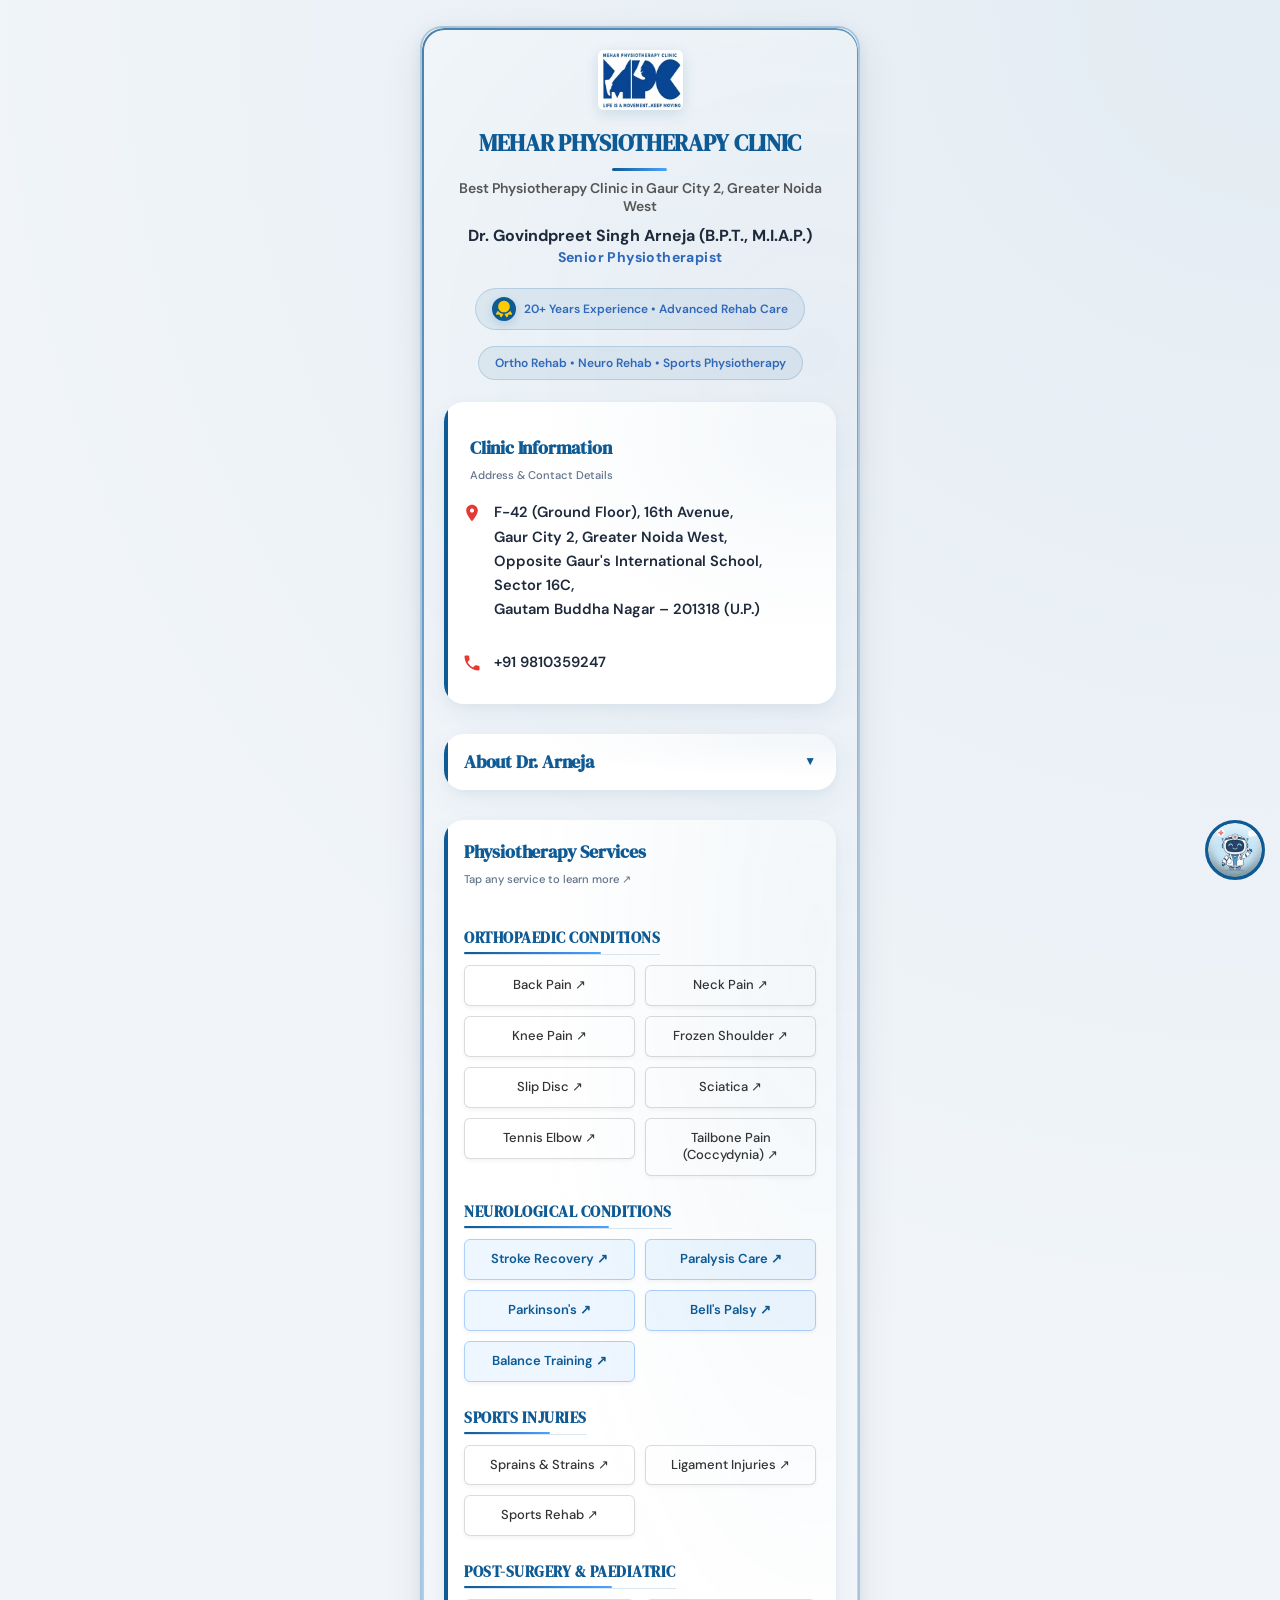
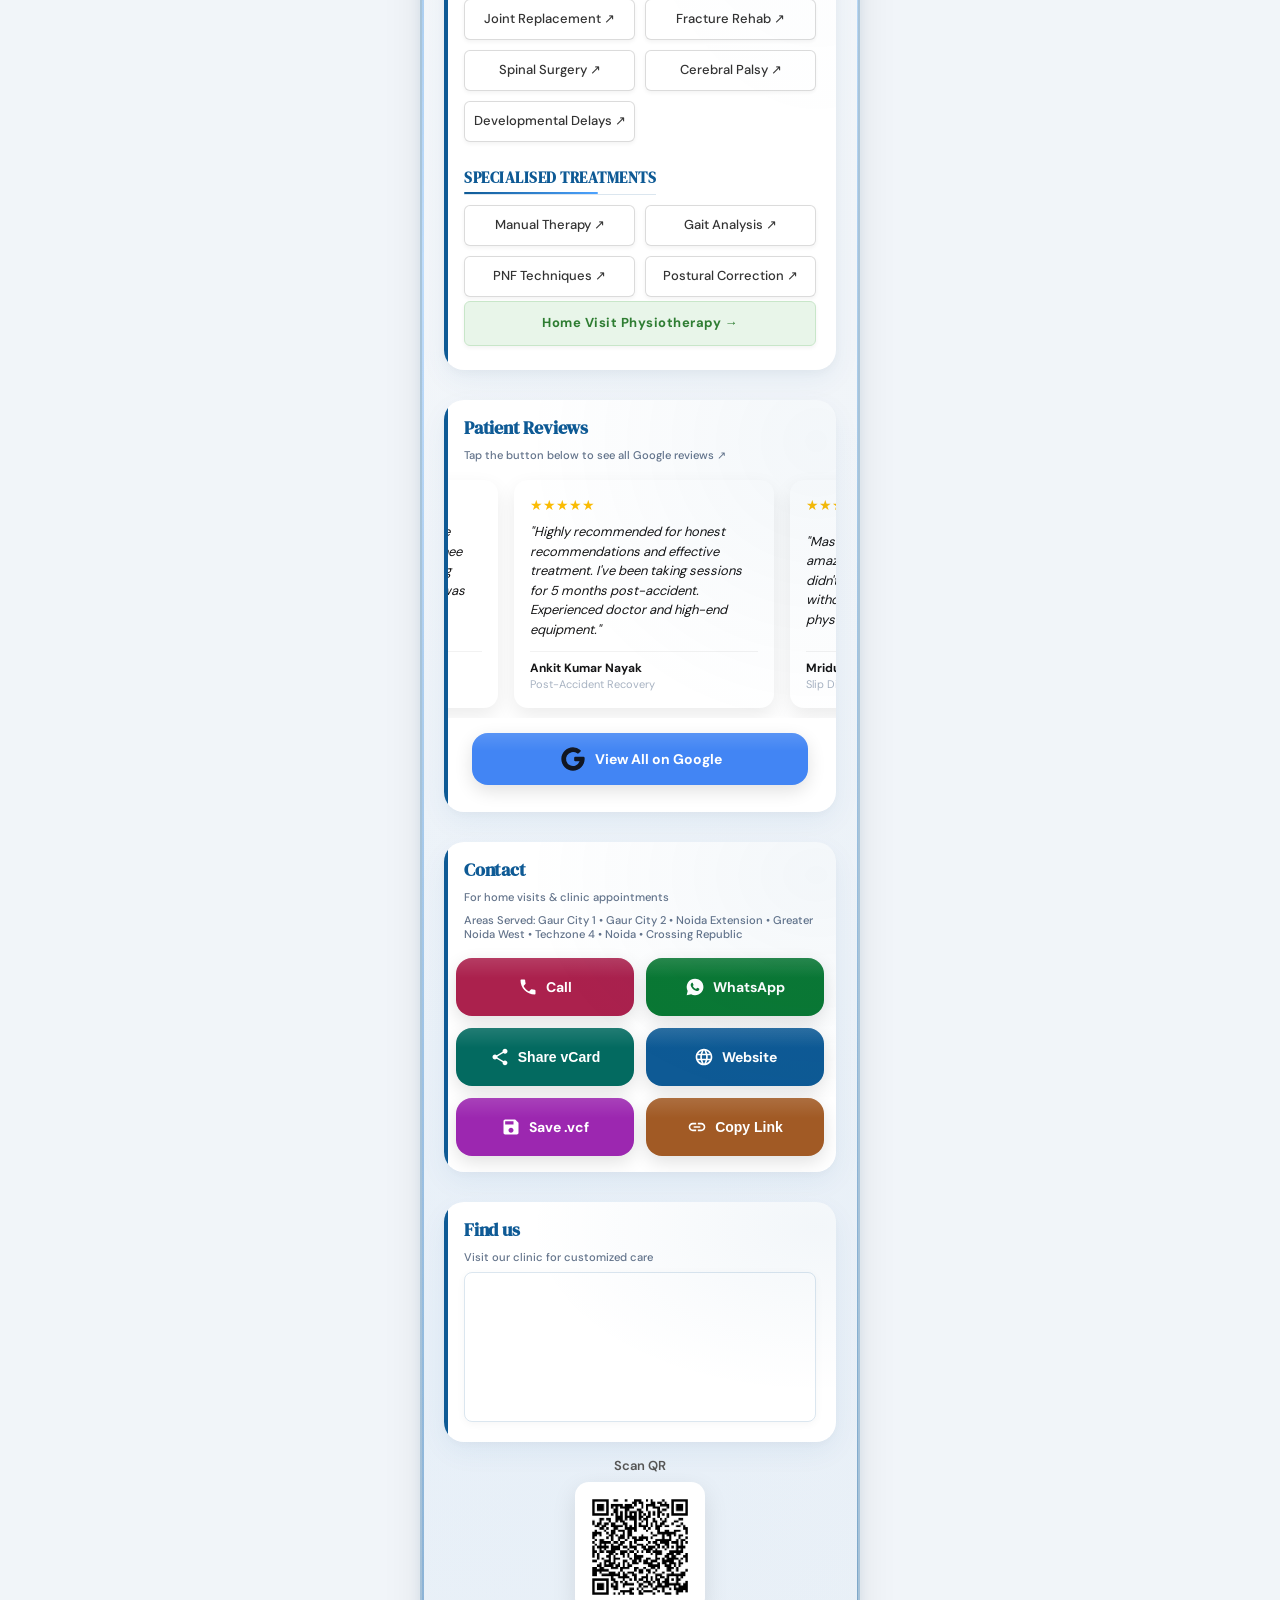
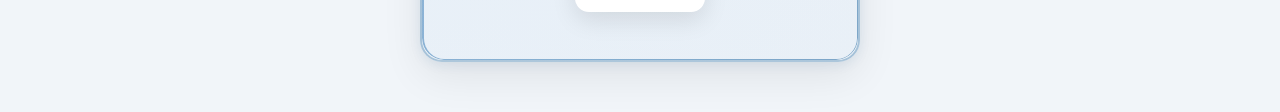
==== commit 5aff455f: "Add files via upload" ====
--- a/index.html
+++ b/index.html
@@ -300,7 +300,6 @@
       Areas Served: Gaur City 1 • Gaur City 2 • Noida Extension • Greater Noida West • Techzone 4 • Noida • Crossing Republic
     </small>
   </h3>
-  <div id="feedback" class="feedback"></div>
   <!-- PRIMARY BUTTONS -->
   <div class="btn-grid">
   <a href="tel:+919810359247" class="btn call">
@@ -394,11 +393,33 @@
     </div>
     <script>
       function showFeedback(msg) {
-        const fb = document.getElementById('feedback');
-        fb.textContent = msg;
-        fb.classList.add('show');
-        setTimeout(() => fb.classList.remove('show'), 2000);
-      }
+  const toast = document.createElement('div');
+  toast.textContent = msg;
+  toast.style.cssText = `
+    position: fixed;
+    top: calc(env(safe-area-inset-top) + 16px);
+    left: 50%;
+    transform: translateX(-50%);
+    background: #0e5a95;
+    color: white;
+    padding: 10px 24px;
+    border-radius: 24px;
+    font-family: 'DM Sans', sans-serif;
+    font-size: 0.95em;
+    font-weight: 600;
+    box-shadow: 0 4px 14px rgba(14, 90, 149, 0.40);
+    z-index: 99999;
+    opacity: 0;
+    transition: opacity 0.3s ease;
+    white-space: nowrap;
+  `;
+  document.body.appendChild(toast);
+  requestAnimationFrame(() => { toast.style.opacity = '1'; });
+  setTimeout(() => {
+    toast.style.opacity = '0';
+    toast.addEventListener('transitionend', () => toast.remove());
+  }, 2000);
+}
 
       /* Fix 3: Implemented modern promise-based .then().catch() pipeline for safe clipboard handling */
       function copyLink() {
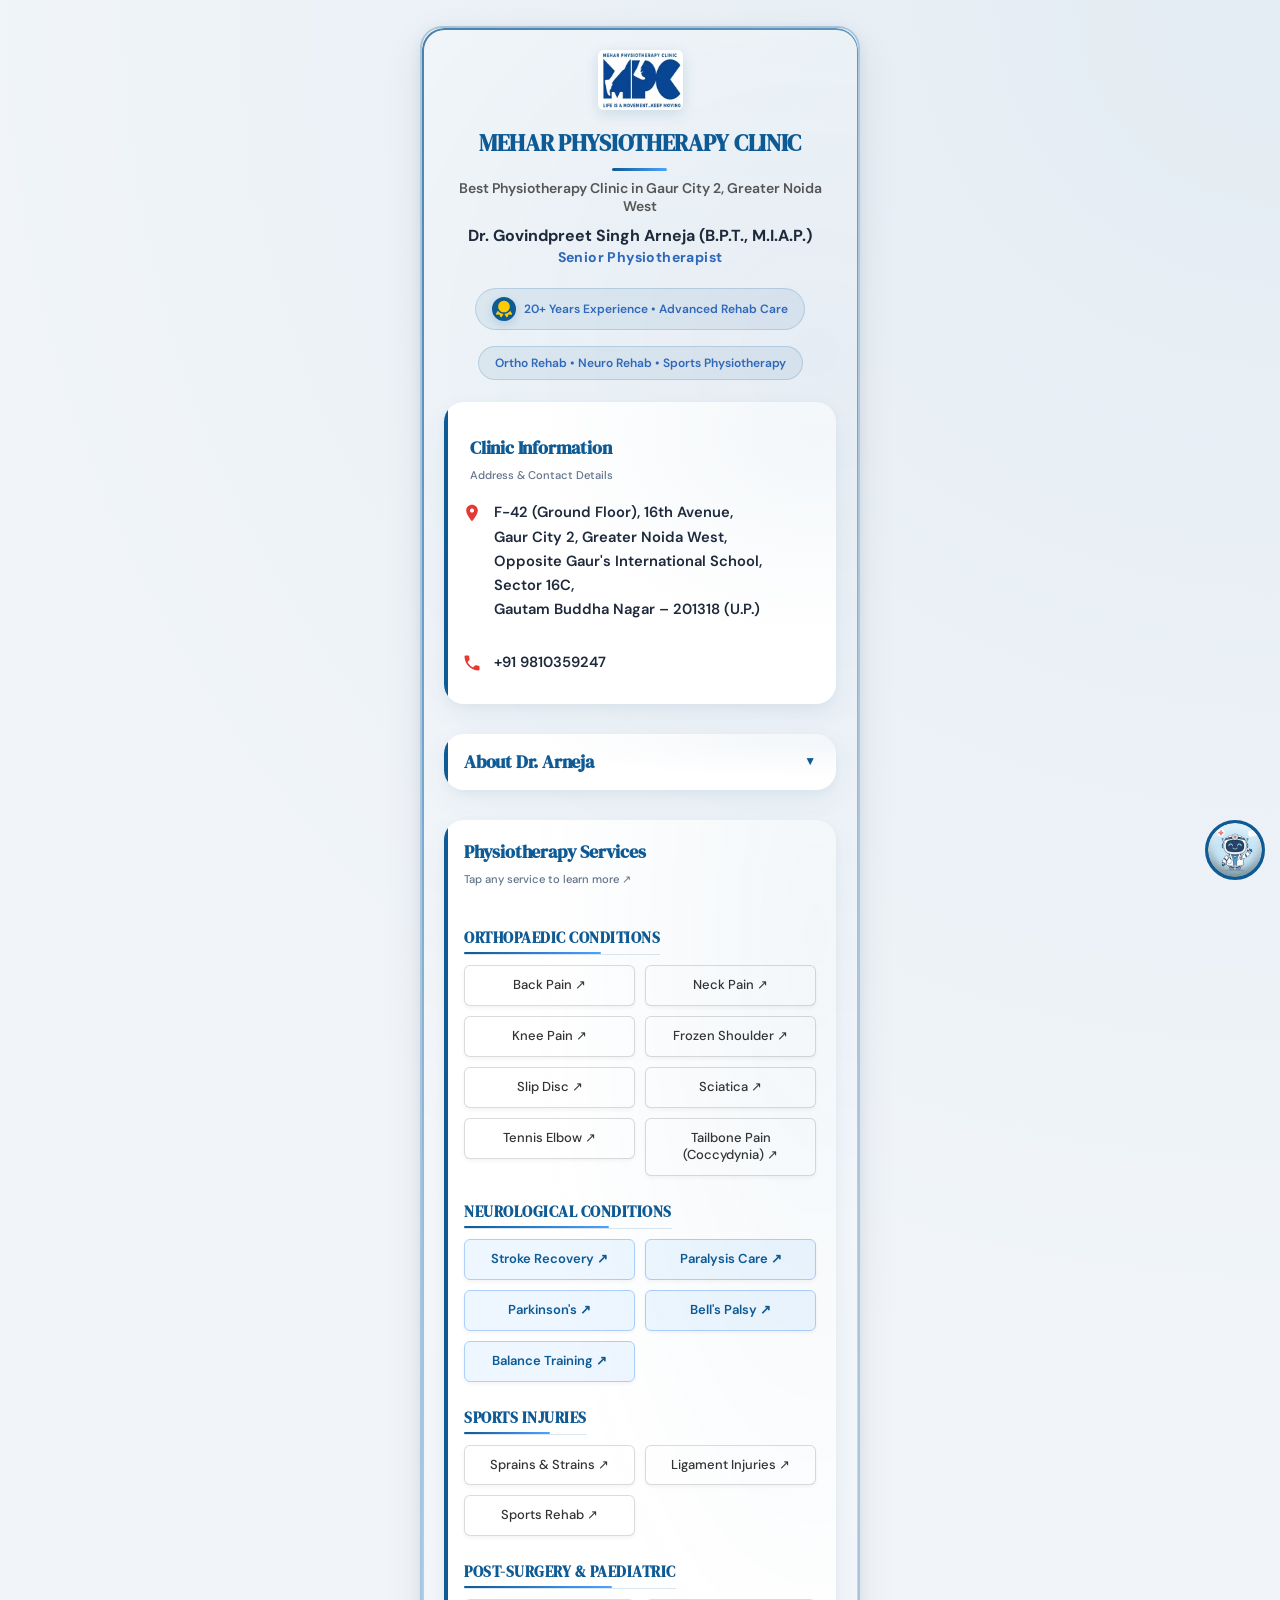
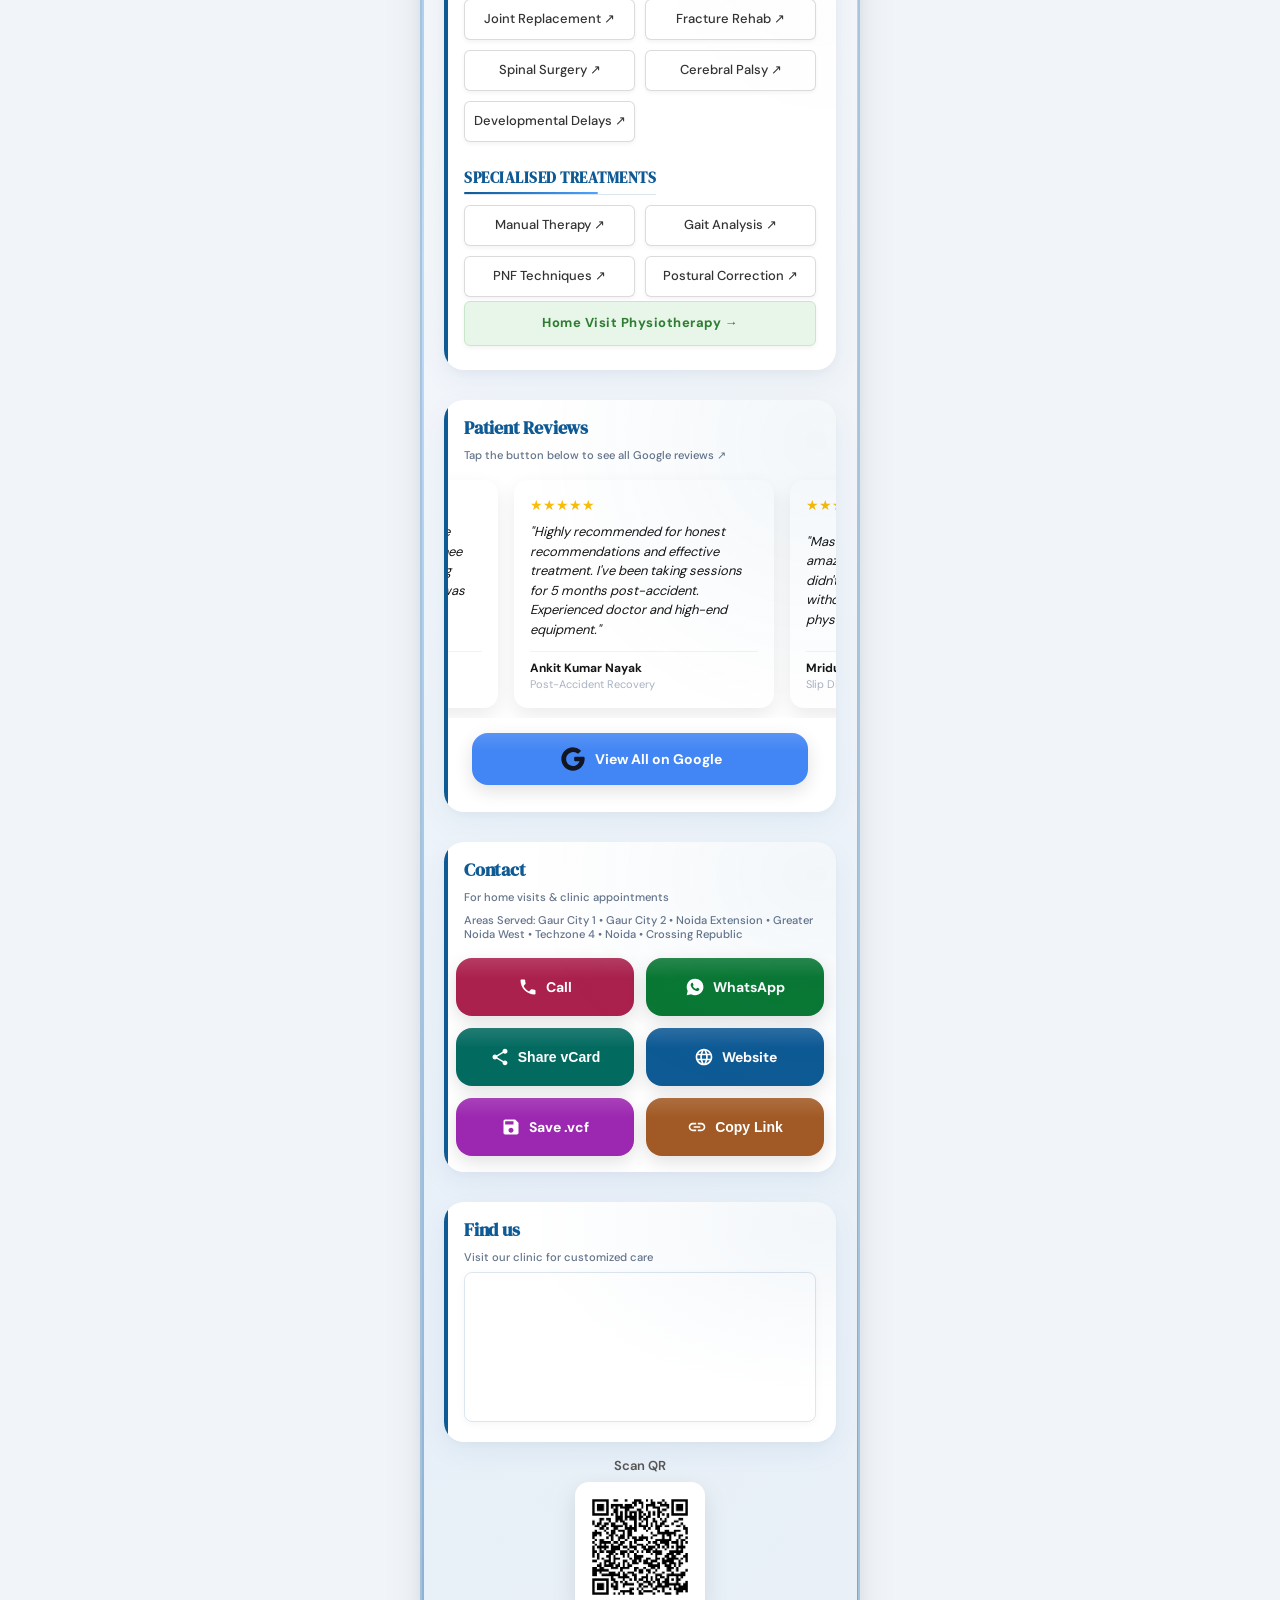
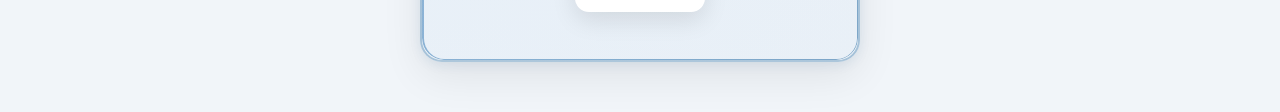
==== commit 3b1c3bd1: "Add files via upload" ====
--- a/index.html
+++ b/index.html
@@ -300,6 +300,7 @@
       Areas Served: Gaur City 1 • Gaur City 2 • Noida Extension • Greater Noida West • Techzone 4 • Noida • Crossing Republic
     </small>
   </h3>
+  <div id="feedback" class="feedback"></div>
   <!-- PRIMARY BUTTONS -->
   <div class="btn-grid">
   <a href="tel:+919810359247" class="btn call">
@@ -393,32 +394,10 @@
     </div>
     <script>
       function showFeedback(msg) {
-  const toast = document.createElement('div');
-  toast.textContent = msg;
-  toast.style.cssText = `
-    position: fixed;
-    top: calc(env(safe-area-inset-top) + 16px);
-    left: 50%;
-    transform: translateX(-50%);
-    background: #0e5a95;
-    color: white;
-    padding: 10px 24px;
-    border-radius: 24px;
-    font-family: 'DM Sans', sans-serif;
-    font-size: 0.95em;
-    font-weight: 600;
-    box-shadow: 0 4px 14px rgba(14, 90, 149, 0.40);
-    z-index: 99999;
-    opacity: 0;
-    transition: opacity 0.3s ease;
-    white-space: nowrap;
-  `;
-  document.body.appendChild(toast);
-  requestAnimationFrame(() => { toast.style.opacity = '1'; });
-  setTimeout(() => {
-    toast.style.opacity = '0';
-    toast.addEventListener('transitionend', () => toast.remove());
-  }, 2000);
+  const fb = document.getElementById('feedback');
+  fb.textContent = msg;
+  fb.classList.add('show');
+  setTimeout(() => fb.classList.remove('show'), 2000);
 }
 
       /* Fix 3: Implemented modern promise-based .then().catch() pipeline for safe clipboard handling */
--- a/style.css
+++ b/style.css
@@ -775,17 +775,23 @@
   opacity: 0;
   transition: 0.3s;
   font-size: 13px;
-  margin: 12px auto 0;
+  position: fixed;
+  top: calc(env(safe-area-inset-top) + 16px);
+  left: 50%;
+  transform: translateX(-50%);
+  margin: 0;
   border-radius: 12px;
   padding: 10px 24px;
-  background: rgba(77, 163, 255, 0.16) !important; 
-  border: 2.5px solid #4da3ff !important;          
-  color: #0e5a95 !important;                      
-  font-weight: 700;                               
+  background: rgba(77, 163, 255, 0.16) !important;
+  border: 2.5px solid #4da3ff !important;
+  color: #0e5a95 !important;
+  font-weight: 700;
   width: fit-content;
   min-width: 150px;
   text-align: center;
-  box-shadow: 0 0 16px rgba(77, 163, 255, 0.45);  
+  box-shadow: 0 0 16px rgba(77, 163, 255, 0.45);
+  z-index: 99999;
+  white-space: nowrap;
 }
 .feedback.show { 
   opacity: 1; 
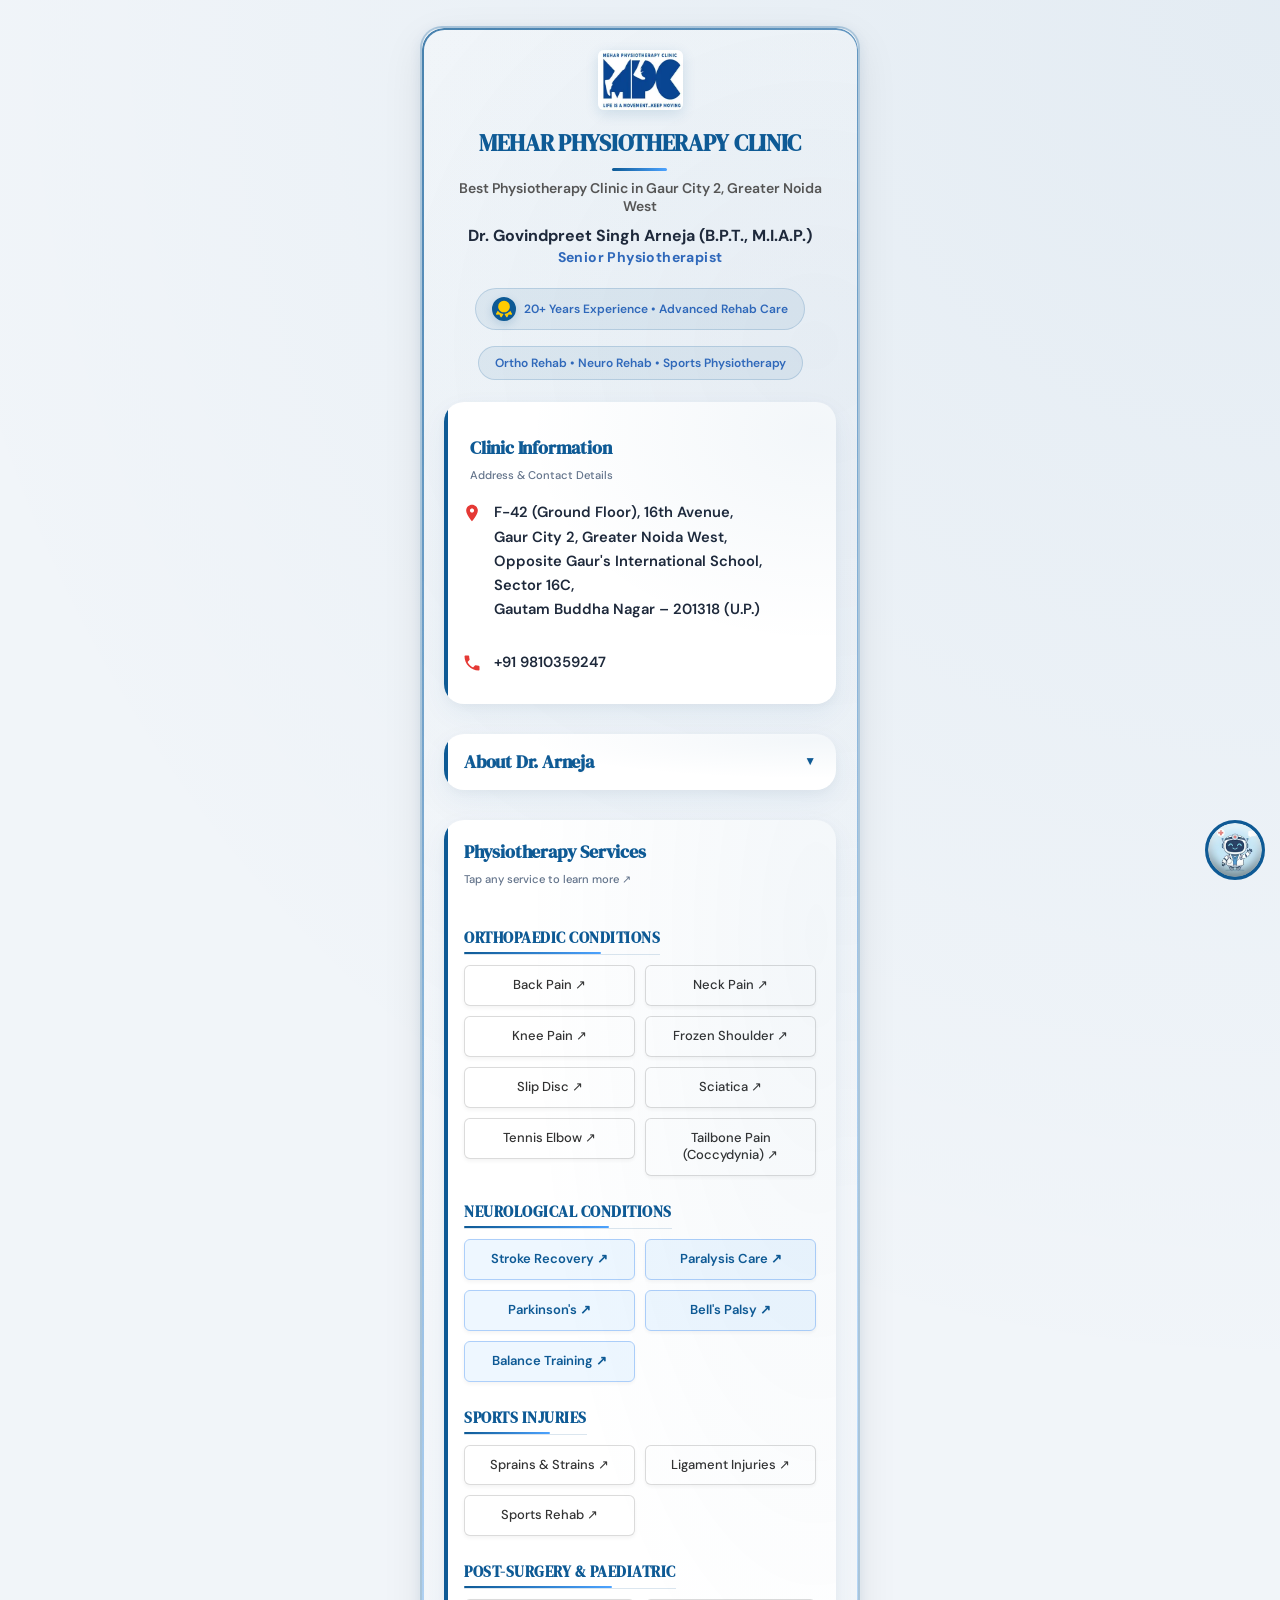
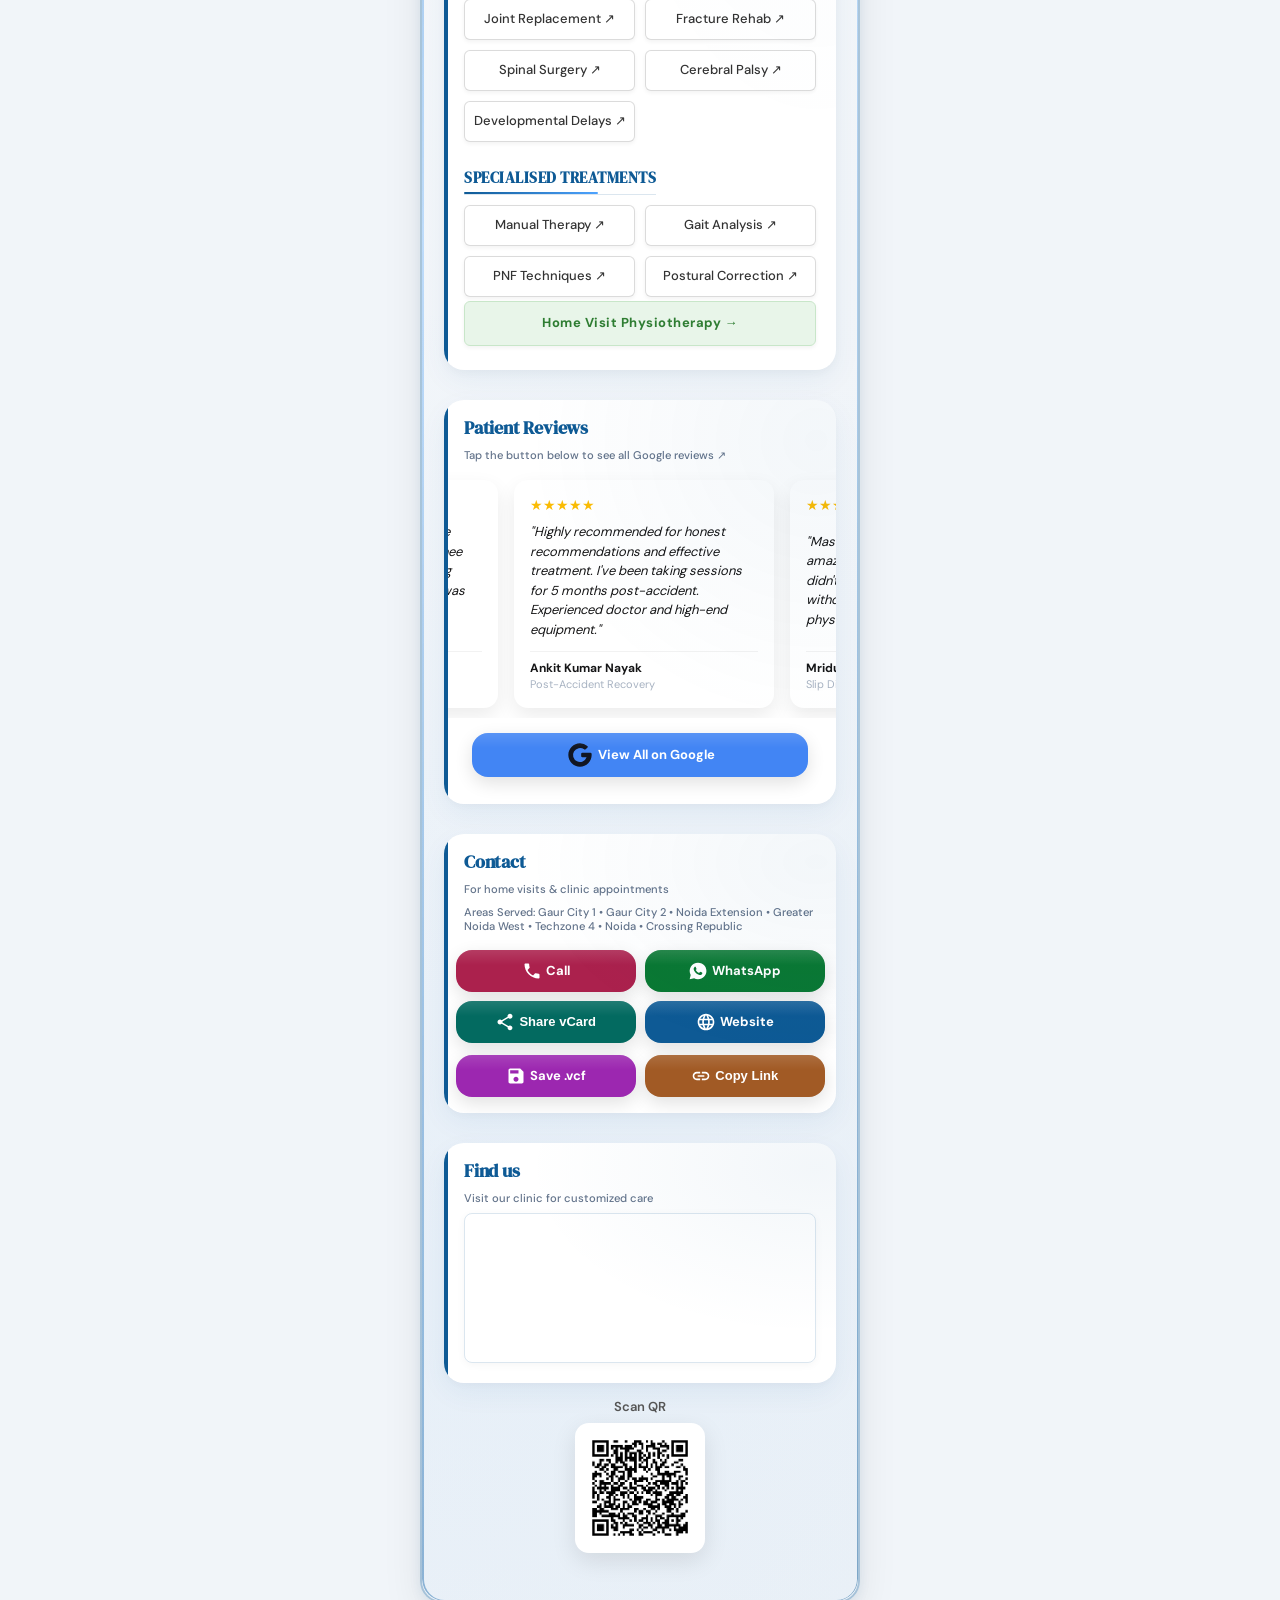
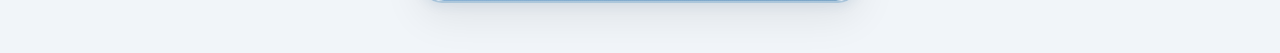
==== commit d06de351: "Update links and add contact section ID" ====
--- a/index.html
+++ b/index.html
@@ -267,7 +267,7 @@
   </div>
   <!-- Highlight Row -->
   <div class="services-grid highlight-row">
-    <a href="#feedback" title="Book Home Visit Physiotherapy in Gaur City 2, Greater Noida West"><span class="service-pill highlight">Home Visit Physiotherapy →</span></a>
+    <a href="#contact" title="Book Home Visit Physiotherapy in Gaur City 2, Greater Noida West"><span class="service-pill highlight">Home Visit Physiotherapy →</span></a>
   </div>
 </div>   
       <div class="review-section">
@@ -292,7 +292,7 @@
   </div>
       </div>
       <!-- MAIN BUTTON GRID -->
-      <div class="contact-section">
+      <div class="contact-section" id="contact">
   <h3 class="section-heading">
     Contact
     <small class="tap-note">For home visits & clinic appointments</small>
--- a/style.css
+++ b/style.css
@@ -676,21 +676,20 @@
 }
 
 /* =====================================================
-   PREMIUM CONTROL BUTTONS MATRIX
+   PREMIUM CONTROL BUTTONS MATRIX (Sleeker & Symmetrical)
 ===================================================== */
 .btn {
   display: flex;
   align-items: center;
   justify-content: center;
-  gap: 8px;
+  gap: 4px;                  /* Snug gap to give text maximum breathing room */
   text-decoration: none;
   width: 100%;
-  padding: 12px 10px;
+  padding: 8px 6px;          /* Sleeker, optimized padding */
   border: none;
   border-radius: 16px;
-  font-size: 14px;
+  font-size: 13px;           /* Clean text size matching your website's sleek feel */
   font-weight: 700;
-  line-height: 1.2;
   color: #fff;
   cursor: pointer;
   position: relative;
@@ -700,6 +699,12 @@
   will-change: transform;
   box-shadow: 0 6px 18px rgba(0, 0, 0, 0.12);
   transition: transform 0.25s ease, box-shadow 0.25s ease, filter 0.25s ease;
+
+  /* Forces text to adjust to the layout rules instead of breaking them */
+  white-space: normal;       /* Allows layout wrapping */
+  word-break: break-word;    /* Stops long words from bursting borders */
+  line-height: 1.2;          /* Tight, professional line height for wraps */
+  text-align: center;
 }
 
 .btn::before {
@@ -739,14 +744,15 @@
 
 .btn-grid, .btn-row {
   display: grid;
-  grid-template-columns: 1fr 1fr;
-  gap: 12px;
+  /* Crucial: Forces columns to perfectly match 50/50 without letting text push width */
+  grid-template-columns: repeat(2, minmax(0, 1fr));
+  gap: 9px;                  /* Clean spacing matching your website */
   width: 100%;
   margin: 12px 0;
 }
 
 .btn-grid .btn, .btn-row .btn {
-  min-height: 58px;
+  min-height: 42px;          /* Sleeker minimum height; easily allows 1 or 2 text lines */
 }
 
 .btn-row { 
@@ -776,26 +782,24 @@
   transition: 0.3s;
   font-size: 13px;
   position: fixed;
-  top: calc(env(safe-area-inset-top) + 16px);
+  top: 25%;
   left: 50%;
   transform: translateX(-50%);
   margin: 0;
   border-radius: 12px;
   padding: 10px 24px;
-  background: rgba(77, 163, 255, 0.16) !important;
+  background: #0e5a95 !important;
   border: 2.5px solid #4da3ff !important;
-  color: #0e5a95 !important;
+  color: #ffffff !important;
   font-weight: 700;
   width: fit-content;
   min-width: 150px;
   text-align: center;
-  box-shadow: 0 0 16px rgba(77, 163, 255, 0.45);
+  box-shadow: 0 4px 16px rgba(14, 90, 149, 0.50);
   z-index: 99999;
   white-space: nowrap;
 }
-.feedback.show { 
-  opacity: 1; 
-}
+.feedback.show { opacity: 1; }
 
 .map-section {
   padding: 0 20px 20px;
@@ -970,10 +974,10 @@
   }
 
   .feedback {
-    background: rgba(105, 255, 153, 0.1) !important; 
-    border-color: #69ff99 !important;               
-    color: #69ff99 !important;                      
-    box-shadow: 0 0 14px rgba(105, 255, 153, 0.15); 
+    background: #1a3a5c !important;
+    border-color: #4da3ff !important;
+    color: #ffffff !important;
+    box-shadow: 0 4px 16px rgba(77, 163, 255, 0.35);
   }
 
   /* Dark mode alignment insurance */
@@ -1066,5 +1070,6 @@
 @media (max-width: 360px) {
   h1 { font-size: 18px; }
   .name { font-size: 15px; }
-  .btn { font-size: 13px; }
+  /* Custom scaling fallback for tiny screens to preserve layout structure */
+  .btn { font-size: 12px; padding: 6px 4px; } 
 }
